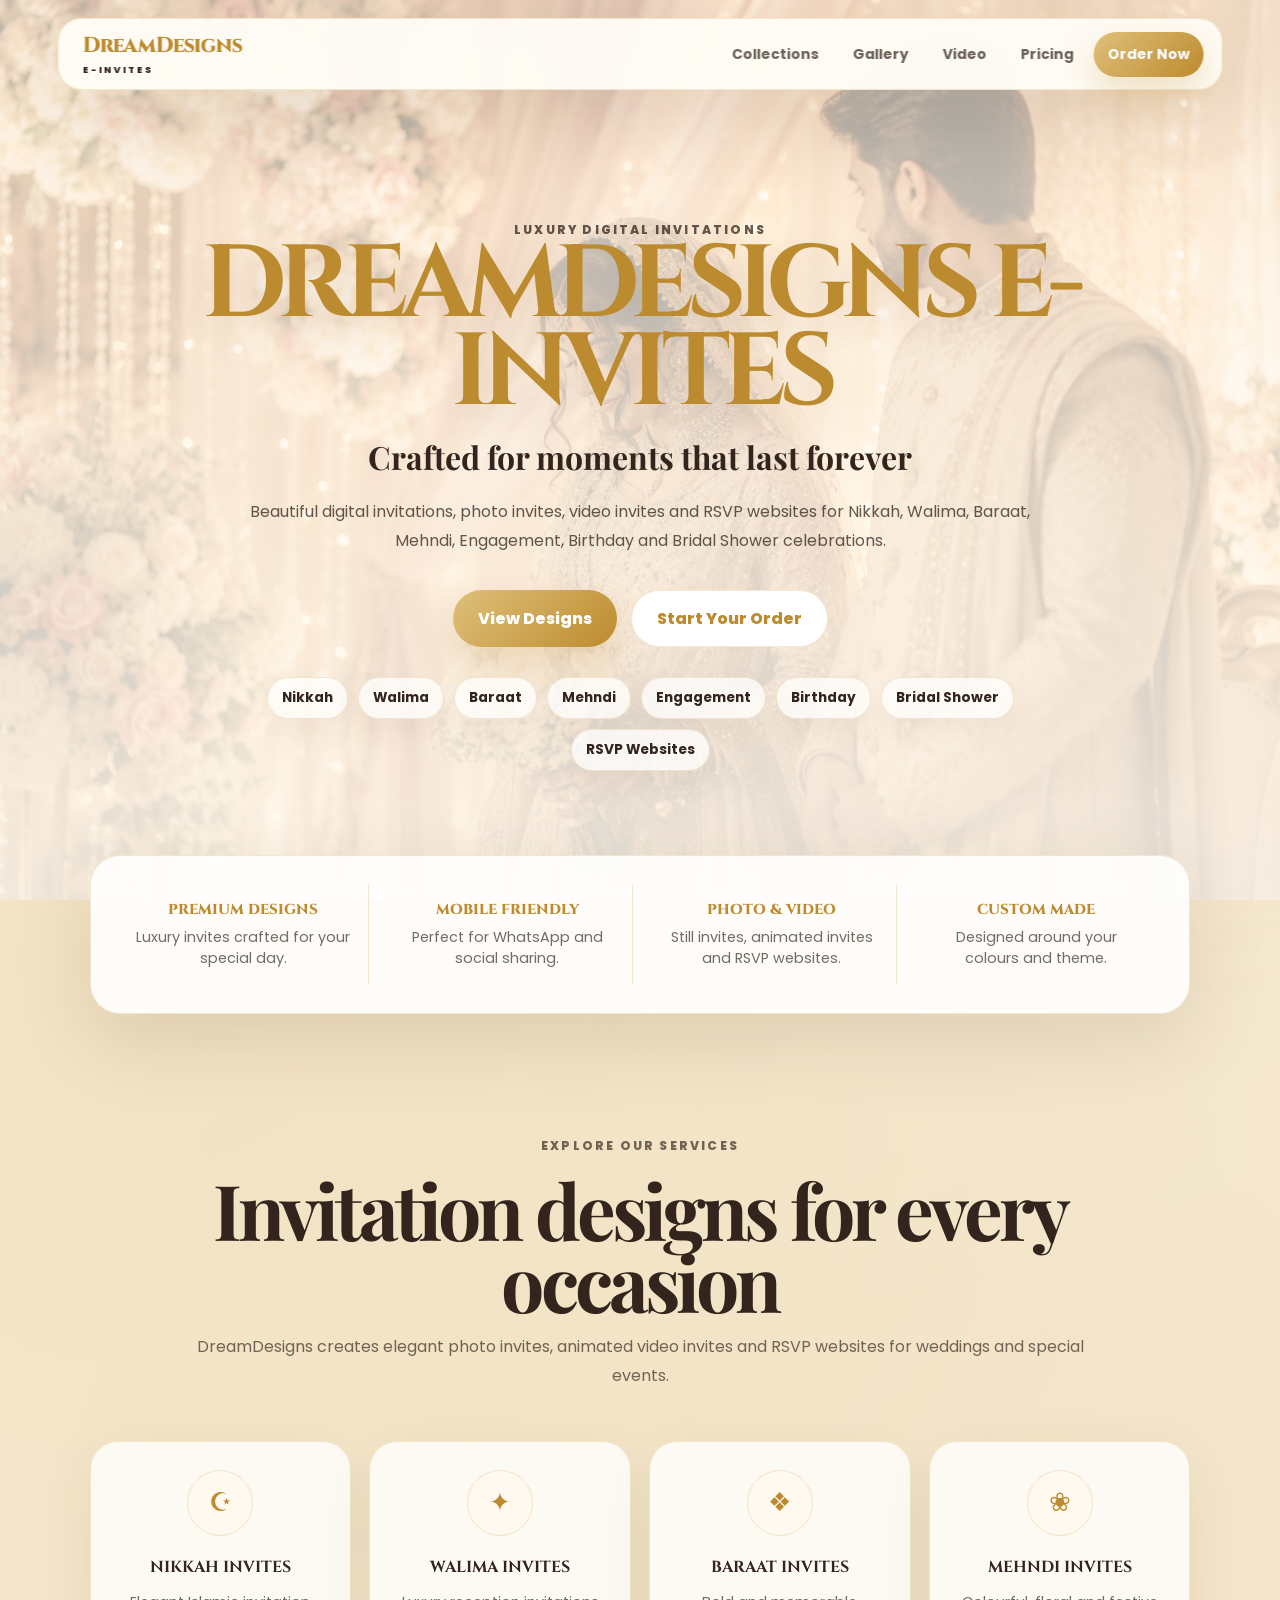
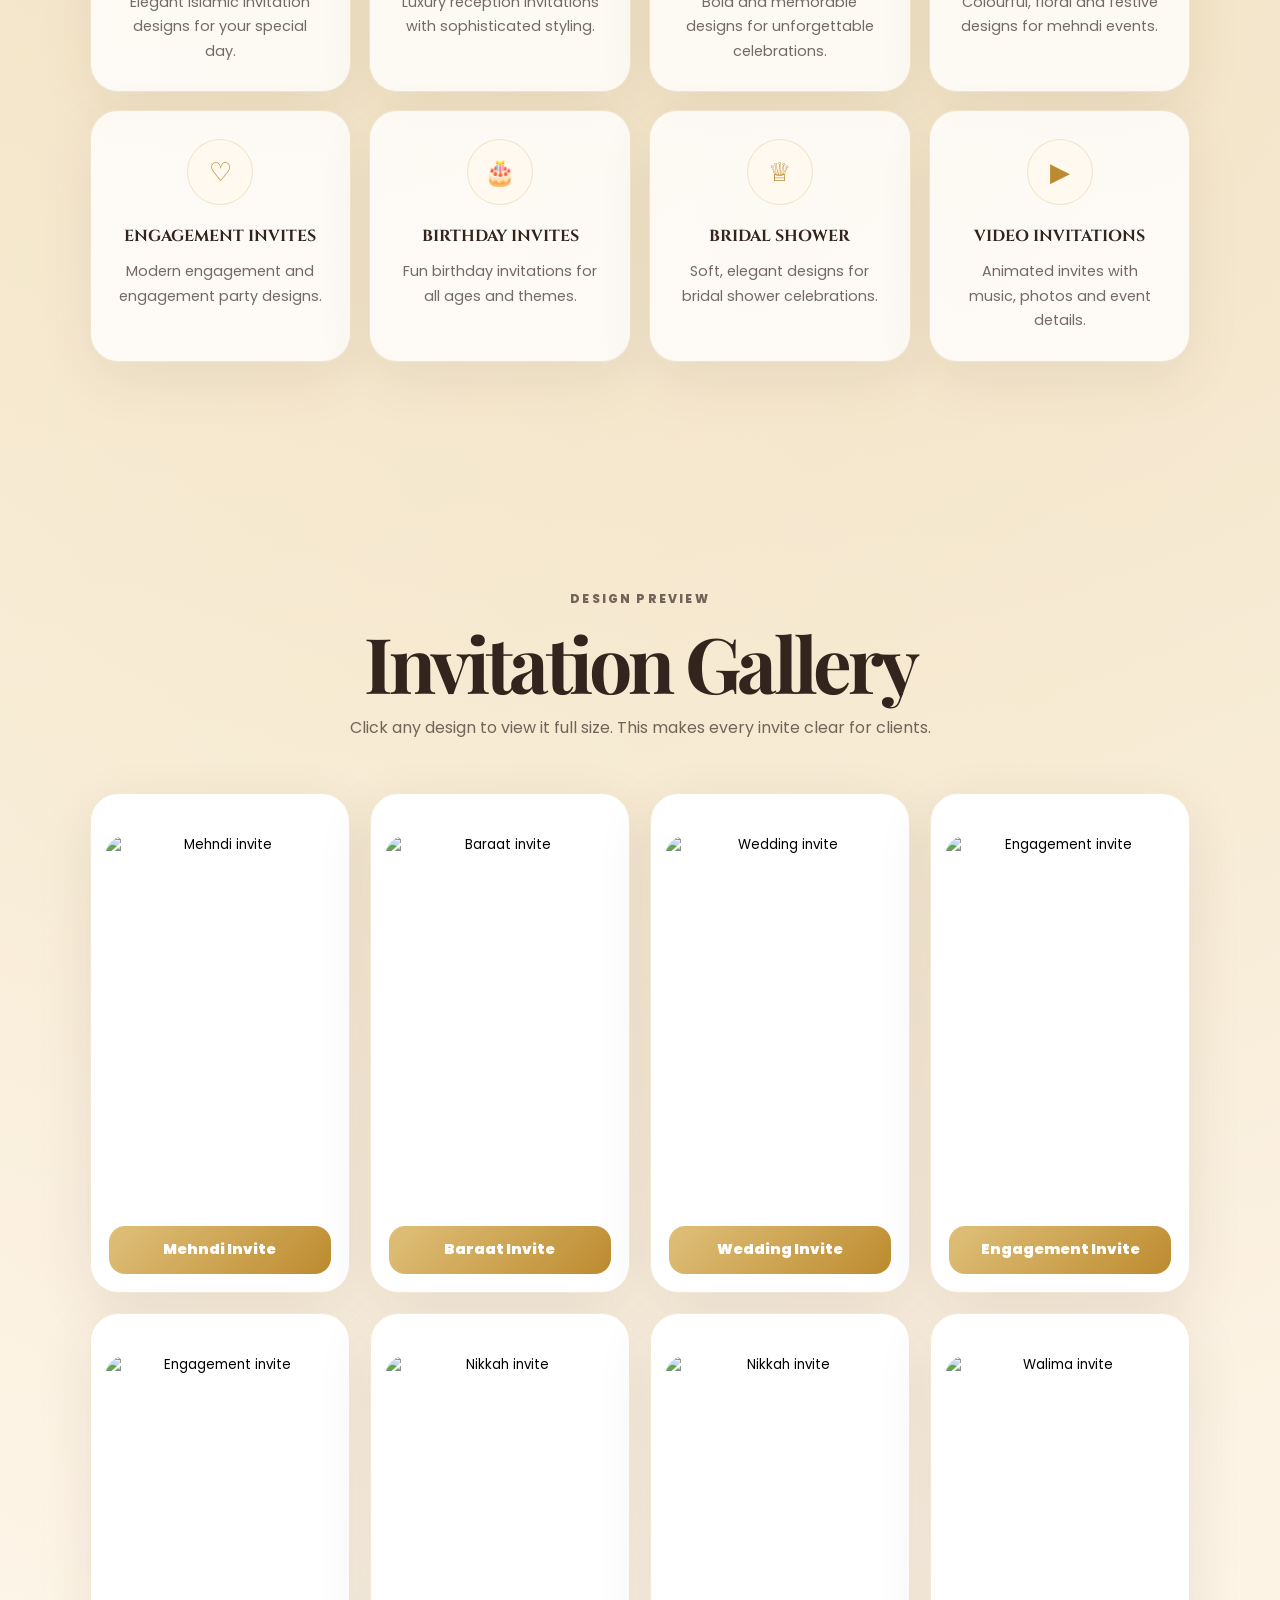
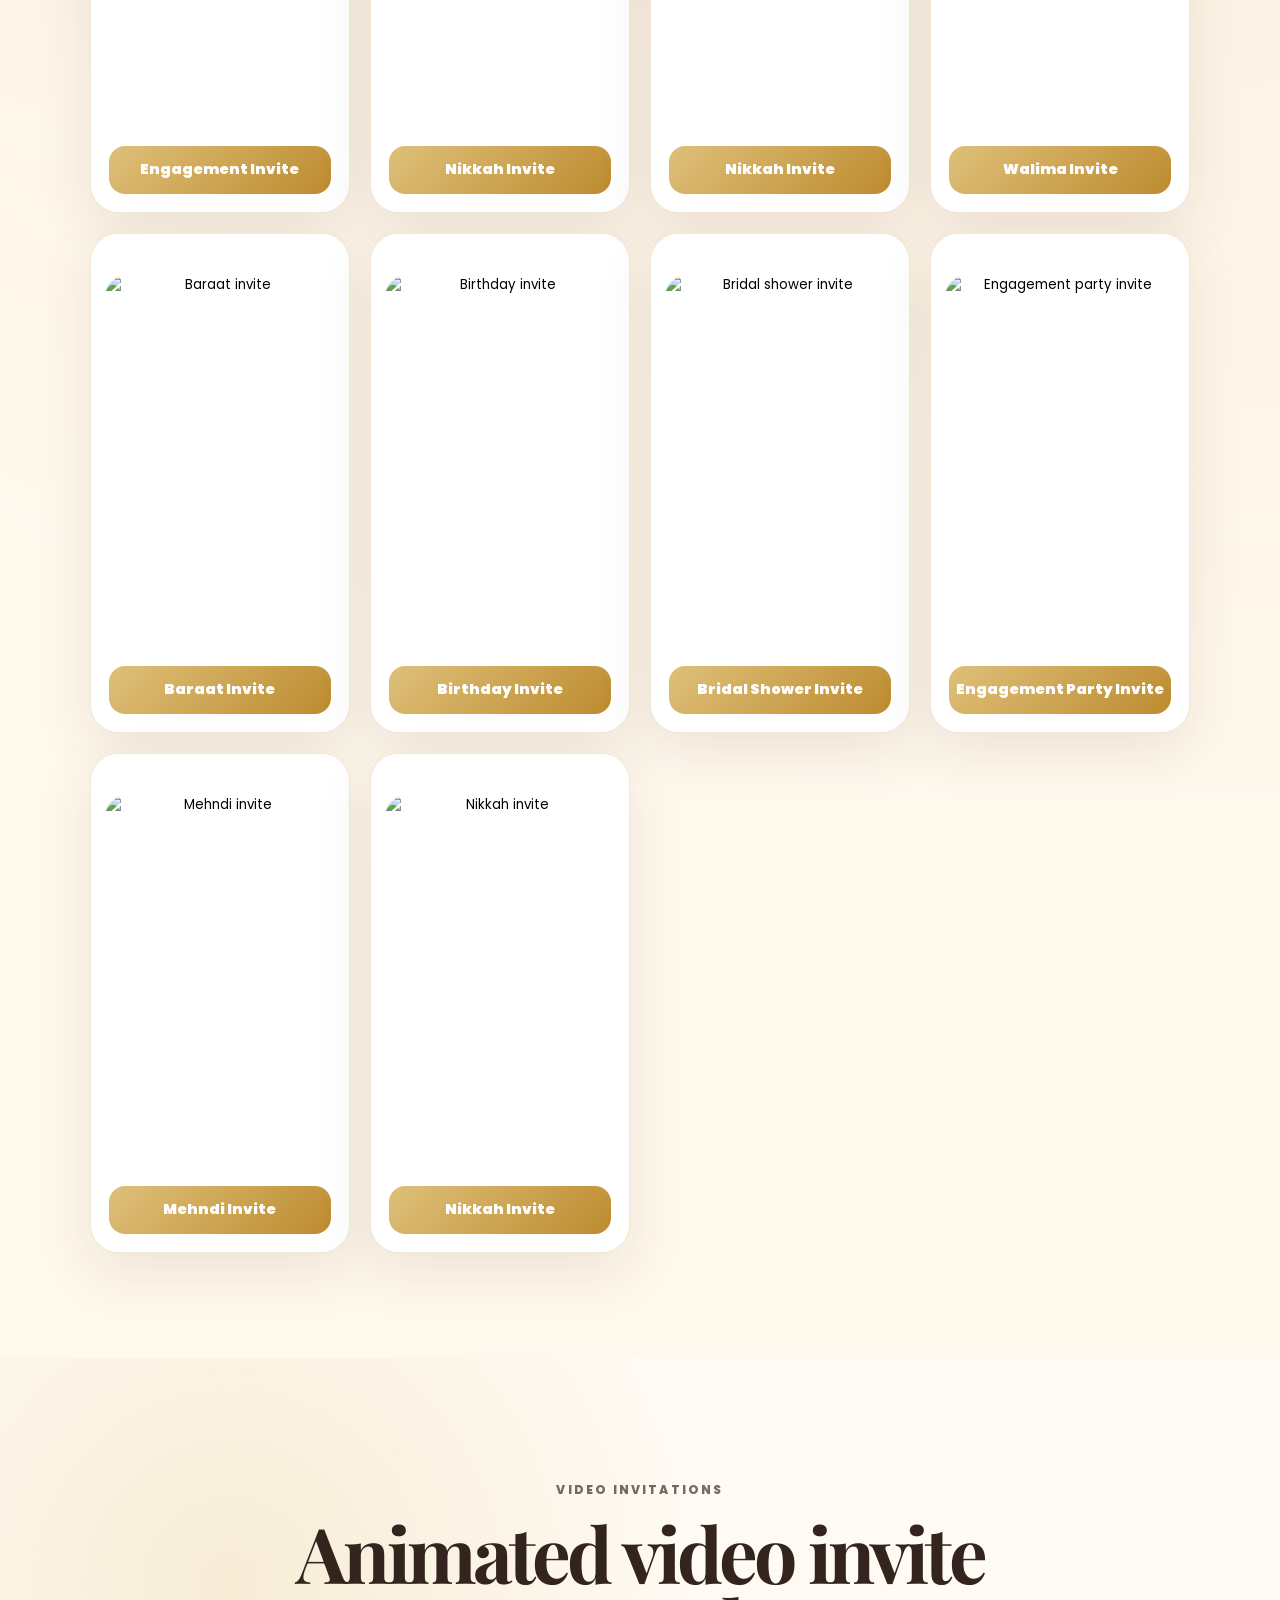
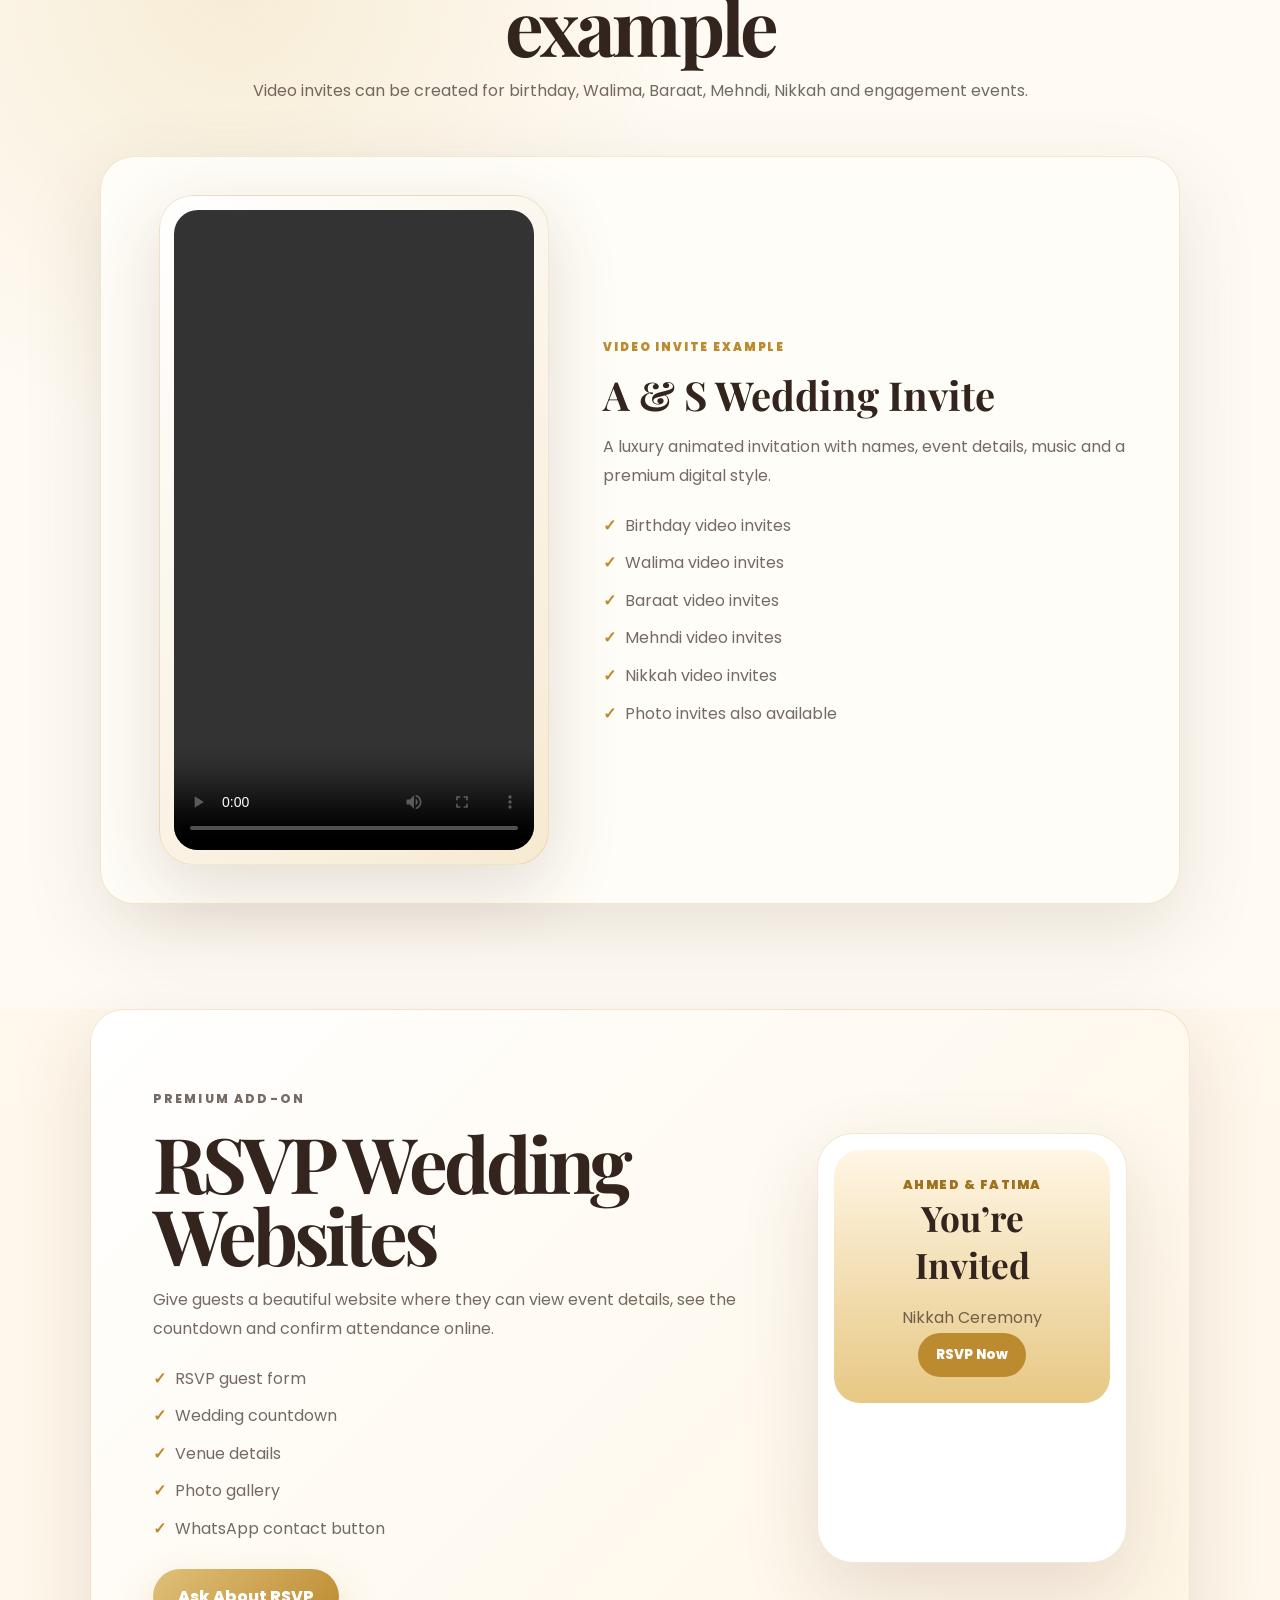
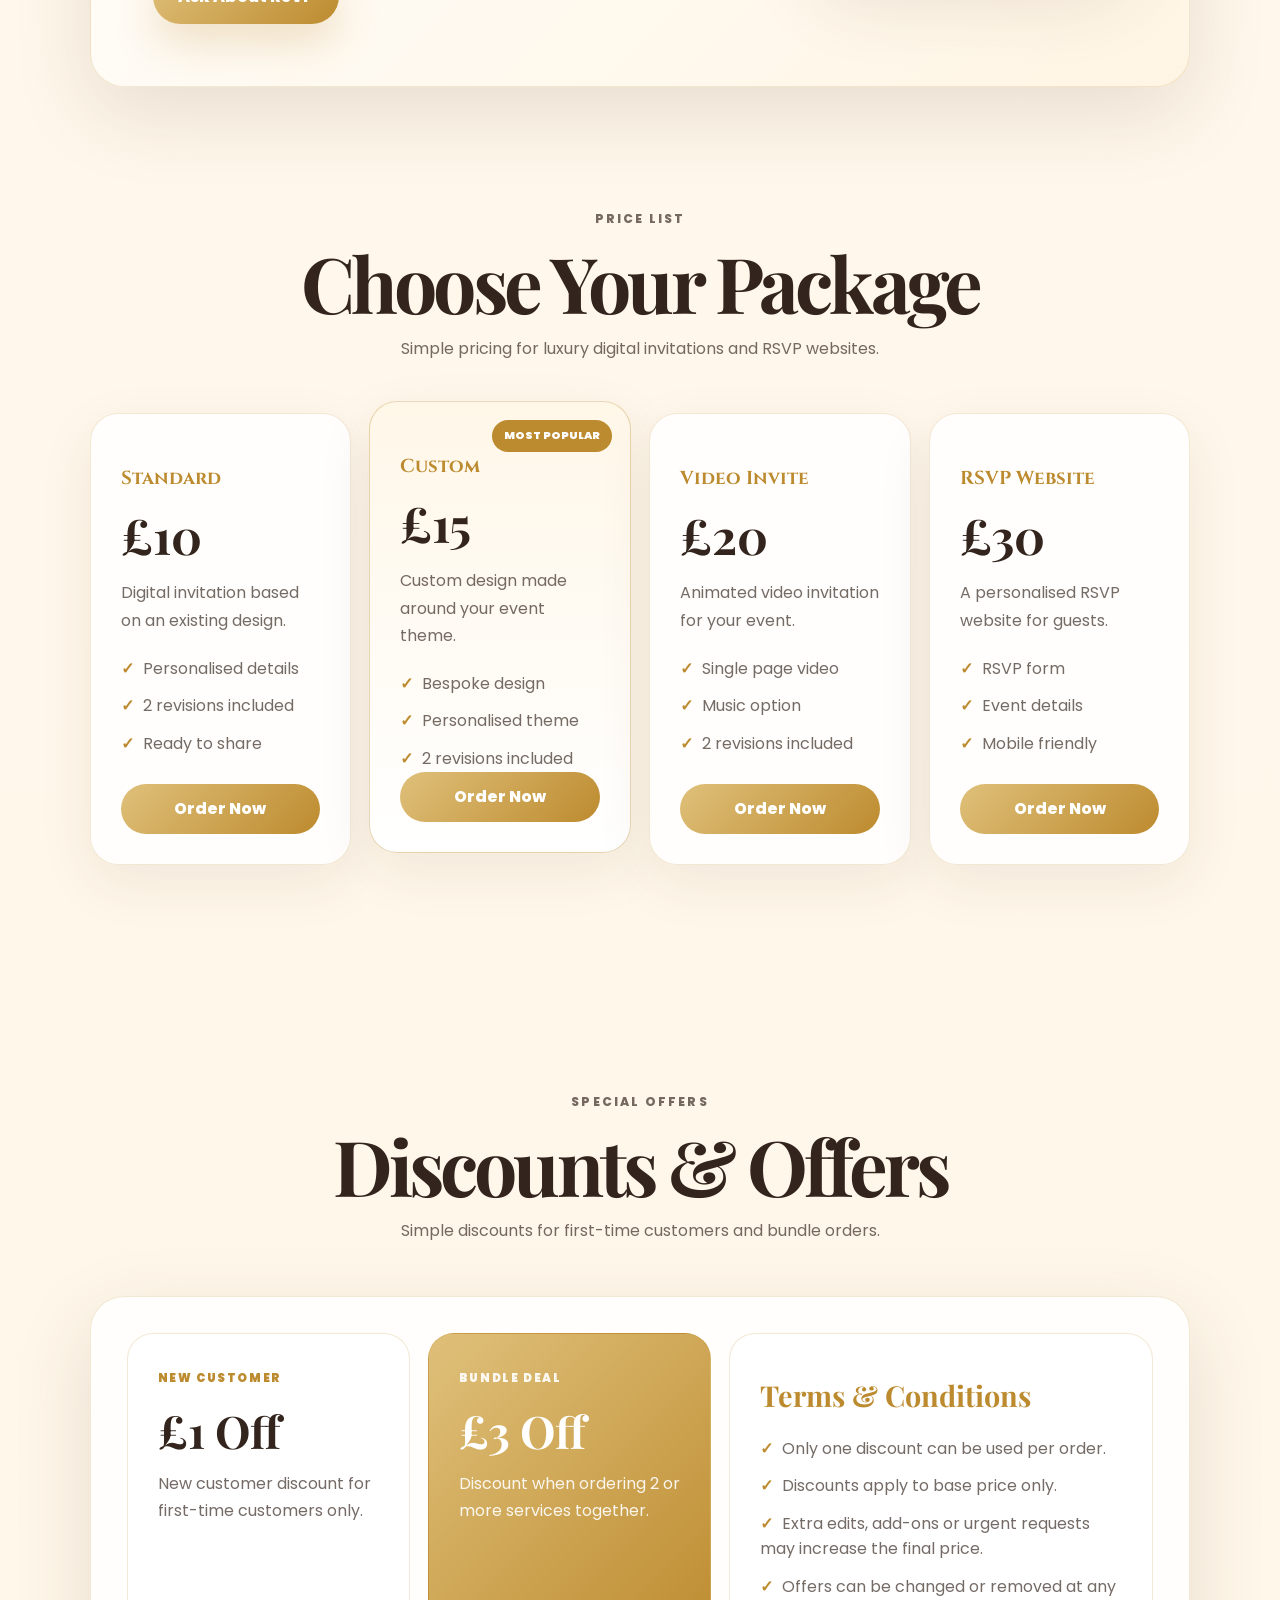
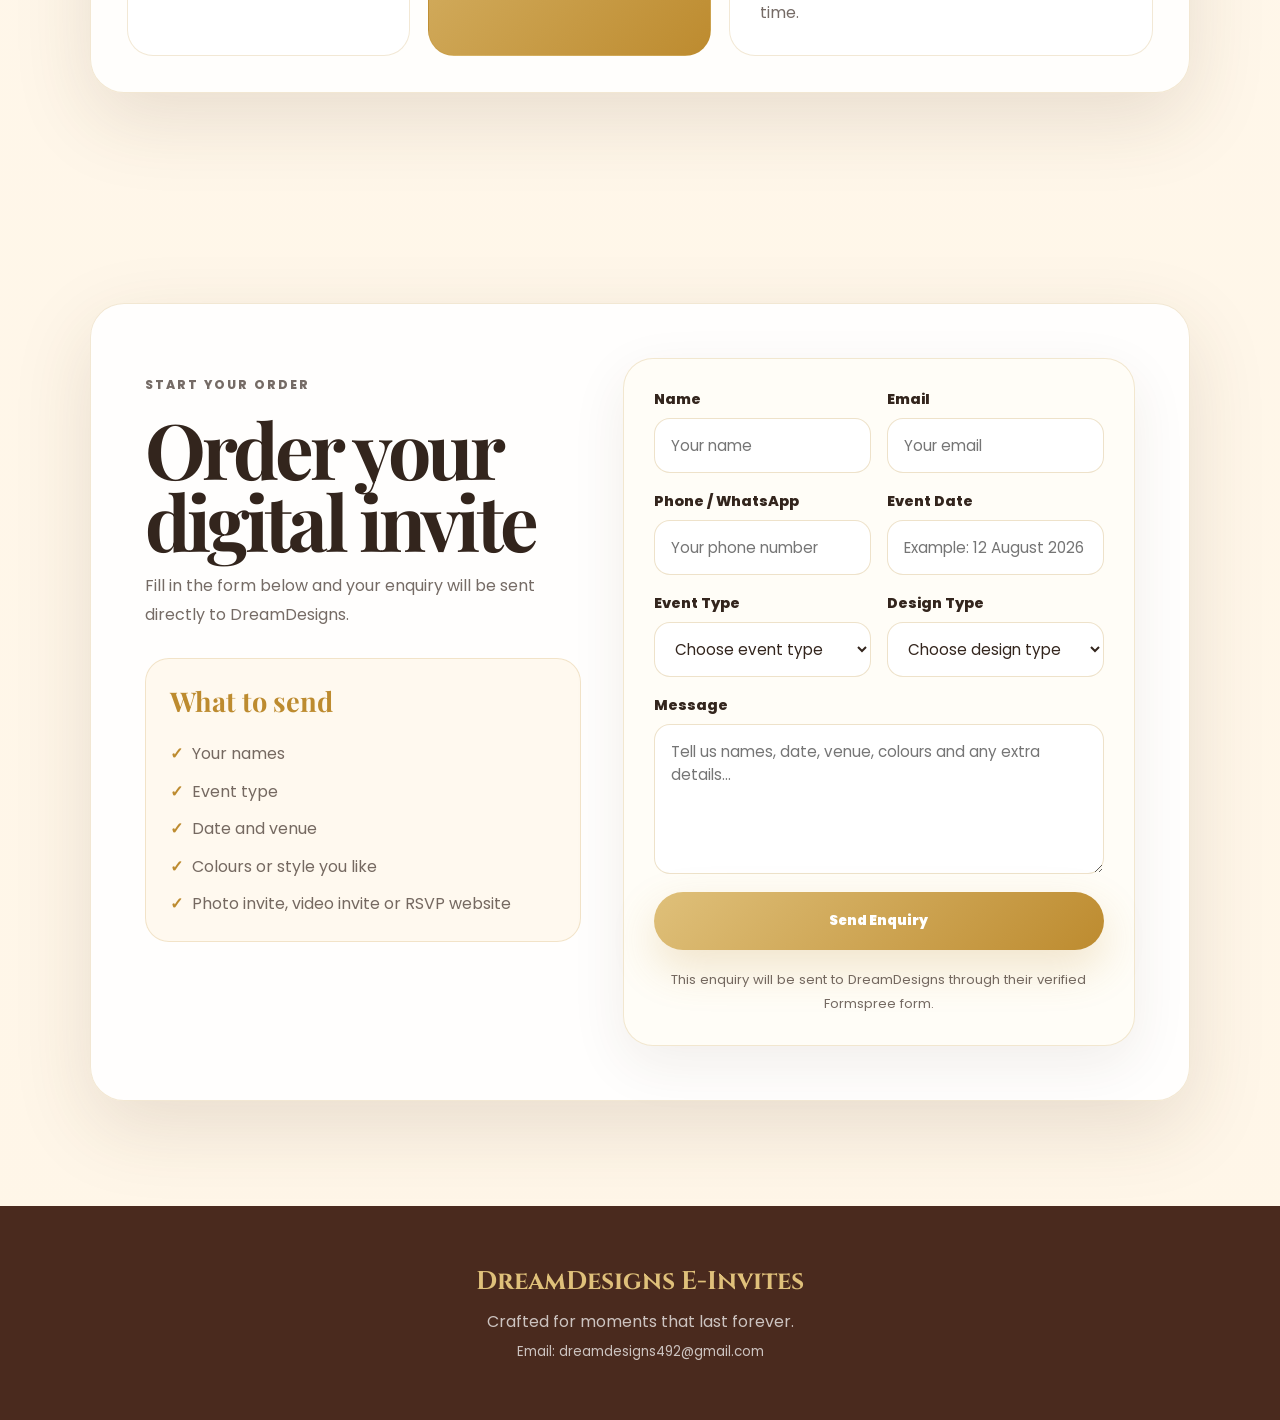
==== index.html @ f8950043 "Add files via upload" ====
<!DOCTYPE html>
<html lang="en">
<head>
  <meta charset="UTF-8" />
  <meta name="viewport" content="width=device-width, initial-scale=1.0" />

  <title>DreamDesigns E-Invites | Luxury Digital Invitations</title>
  <meta name="description" content="Luxury digital invitations, photo invites, video invites and RSVP websites for Nikkah, Walima, Baraat, Mehndi, Engagement, Birthday and Bridal Shower celebrations." />

  <link rel="stylesheet" href="style.css" />

  <link rel="preconnect" href="https://fonts.googleapis.com">
  <link rel="preconnect" href="https://fonts.gstatic.com" crossorigin>
  <link href="https://fonts.googleapis.com/css2?family=Cinzel:wght@500;600;700;800&family=Playfair+Display:wght@500;600;700;800&family=Poppins:wght@400;500;600;700;800&display=swap" rel="stylesheet">
</head>

<body>
  <div class="page-glow glow-one"></div>
  <div class="page-glow glow-two"></div>

  <header class="header" id="header">
    <a href="#home" class="logo">
      <span>DreamDesigns</span>
      <small>E-Invites</small>
    </a>

    <button class="menu-btn" id="menuBtn" aria-label="Open menu">☰</button>

    <nav class="nav" id="nav">
      <a href="#collections">Collections</a>
      <a href="#gallery">Gallery</a>
      <a href="#video">Video</a>
      <a href="#pricing">Pricing</a>
      <a href="#contact" class="nav-btn">Order Now</a>
    </nav>
  </header>

  <main>
    <section class="hero" id="home">
      <div class="hero-bg">
        <img src="hero-main.png" alt="DreamDesigns luxury wedding hero image">
      </div>

      <div class="hero-overlay"></div>

      <div class="hero-content reveal">
        <p class="eyebrow">Luxury Digital Invitations</p>
        <h1>DreamDesigns E-Invites</h1>
        <h2>Crafted for moments that last forever</h2>
        <p>
          Beautiful digital invitations, photo invites, video invites and RSVP websites for Nikkah, Walima, Baraat, Mehndi, Engagement, Birthday and Bridal Shower celebrations.
        </p>

        <div class="hero-actions">
          <a href="#gallery" class="btn btn-primary">View Designs</a>
          <a href="#contact" class="btn btn-secondary">Start Your Order</a>
        </div>

        <div class="hero-pills">
          <span>Nikkah</span>
          <span>Walima</span>
          <span>Baraat</span>
          <span>Mehndi</span>
          <span>Engagement</span>
          <span>Birthday</span>
          <span>Bridal Shower</span>
          <span>RSVP Websites</span>
        </div>
      </div>
    </section>

    <section class="feature-strip reveal">
      <div>
        <strong>Premium Designs</strong>
        <p>Luxury invites crafted for your special day.</p>
      </div>

      <div>
        <strong>Mobile Friendly</strong>
        <p>Perfect for WhatsApp and social sharing.</p>
      </div>

      <div>
        <strong>Photo & Video</strong>
        <p>Still invites, animated invites and RSVP websites.</p>
      </div>

      <div>
        <strong>Custom Made</strong>
        <p>Designed around your colours and theme.</p>
      </div>
    </section>

    <section class="section collections" id="collections">
      <div class="section-head center reveal">
        <p class="eyebrow">Explore Our Services</p>
        <h2>Invitation designs for every occasion</h2>
        <p>
          DreamDesigns creates elegant photo invites, animated video invites and RSVP websites for weddings and special events.
        </p>
      </div>

      <div class="collection-grid">
        <article class="reveal">
          <span>☪</span>
          <h3>Nikkah Invites</h3>
          <p>Elegant Islamic invitation designs for your special day.</p>
        </article>

        <article class="reveal">
          <span>✦</span>
          <h3>Walima Invites</h3>
          <p>Luxury reception invitations with sophisticated styling.</p>
        </article>

        <article class="reveal">
          <span>❖</span>
          <h3>Baraat Invites</h3>
          <p>Bold and memorable designs for unforgettable celebrations.</p>
        </article>

        <article class="reveal">
          <span>❀</span>
          <h3>Mehndi Invites</h3>
          <p>Colourful, floral and festive designs for mehndi events.</p>
        </article>

        <article class="reveal">
          <span>♡</span>
          <h3>Engagement Invites</h3>
          <p>Modern engagement and engagement party designs.</p>
        </article>

        <article class="reveal">
          <span>🎂</span>
          <h3>Birthday Invites</h3>
          <p>Fun birthday invitations for all ages and themes.</p>
        </article>

        <article class="reveal">
          <span>♕</span>
          <h3>Bridal Shower</h3>
          <p>Soft, elegant designs for bridal shower celebrations.</p>
        </article>

        <article class="reveal">
          <span>▶</span>
          <h3>Video Invitations</h3>
          <p>Animated invites with music, photos and event details.</p>
        </article>
      </div>
    </section>

    <section class="section gallery" id="gallery">
      <div class="section-head center reveal">
        <p class="eyebrow">Design Preview</p>
        <h2>Invitation Gallery</h2>
        <p>
          Click any design to view it full size. This makes every invite clear for clients.
        </p>
      </div>

      <div class="gallery-grid">
        <button class="gallery-card reveal" data-title="Mehndi Invite">
          <img src="images/imagesphoto-mehndi-1.jpg.png" alt="Mehndi invite">
          <span>Mehndi Invite</span>
        </button>

        <button class="gallery-card reveal" data-title="Baraat Invite">
          <img src="images/imagesphoto-baraat-1.jpg.png" alt="Baraat invite">
          <span>Baraat Invite</span>
        </button>

        <button class="gallery-card reveal" data-title="Wedding Invite">
          <img src="images/imagesphoto-wedding.jpg.png" alt="Wedding invite">
          <span>Wedding Invite</span>
        </button>

        <button class="gallery-card reveal" data-title="Engagement Invite">
          <img src="images/imagesphoto-engagement-1.jpg.png" alt="Engagement invite">
          <span>Engagement Invite</span>
        </button>

        <button class="gallery-card reveal" data-title="Engagement Invite">
          <img src="images/imagesphoto-engagement-2.jpg.png" alt="Engagement invite">
          <span>Engagement Invite</span>
        </button>

        <button class="gallery-card reveal" data-title="Nikkah Invite">
          <img src="images/imagesphoto-nikkah-1.jpg.png" alt="Nikkah invite">
          <span>Nikkah Invite</span>
        </button>

        <button class="gallery-card reveal" data-title="Nikkah Invite">
          <img src="images/imagesphoto-nikkah-2.jpg.png" alt="Nikkah invite">
          <span>Nikkah Invite</span>
        </button>

        <button class="gallery-card reveal" data-title="Walima Invite">
          <img src="images/imagesphoto-walima.jpg.png" alt="Walima invite">
          <span>Walima Invite</span>
        </button>

        <button class="gallery-card reveal" data-title="Baraat Invite">
          <img src="images/imagesphoto-baraat-2.jpg.png" alt="Baraat invite">
          <span>Baraat Invite</span>
        </button>

        <button class="gallery-card reveal" data-title="Birthday Invite">
          <img src="images/imagesphoto-birthday.jpg.png" alt="Birthday invite">
          <span>Birthday Invite</span>
        </button>

        <button class="gallery-card reveal" data-title="Bridal Shower Invite">
          <img src="images/imagesphoto-bridal-shower.jpg.png" alt="Bridal shower invite">
          <span>Bridal Shower Invite</span>
        </button>

        <button class="gallery-card reveal" data-title="Engagement Party Invite">
          <img src="images/imagesphoto-engagement-party.jpg.png" alt="Engagement party invite">
          <span>Engagement Party Invite</span>
        </button>

        <button class="gallery-card reveal" data-title="Mehndi Invite">
          <img src="images/imagesphoto-mehndi-2.jpg.png" alt="Mehndi invite">
          <span>Mehndi Invite</span>
        </button>

        <button class="gallery-card reveal" data-title="Nikkah Invite">
          <img src="images/imagesphoto-nikkah-3.jpg.png" alt="Nikkah invite">
          <span>Nikkah Invite</span>
        </button>
      </div>
    </section>

    <section class="section video-section" id="video">
      <div class="section-head center reveal">
        <p class="eyebrow">Video Invitations</p>
        <h2>Animated video invite example</h2>
        <p>
          Video invites can be created for birthday, Walima, Baraat, Mehndi, Nikkah and engagement events.
        </p>
      </div>

      <div class="video-layout reveal">
        <div class="video-phone">
          <video src="images/videosvideo-invite.mp4.mp4" controls playsinline preload="metadata"></video>
        </div>

        <div class="video-info">
          <span>Video Invite Example</span>
          <h3>A &amp; S Wedding Invite</h3>
          <p>
            A luxury animated invitation with names, event details, music and a premium digital style.
          </p>

          <ul>
            <li>Birthday video invites</li>
            <li>Walima video invites</li>
            <li>Baraat video invites</li>
            <li>Mehndi video invites</li>
            <li>Nikkah video invites</li>
            <li>Photo invites also available</li>
          </ul>
        </div>
      </div>
    </section>

    <section class="rsvp-section reveal">
      <div>
        <p class="eyebrow">Premium Add-On</p>
        <h2>RSVP Wedding Websites</h2>
        <p>
          Give guests a beautiful website where they can view event details, see the countdown and confirm attendance online.
        </p>

        <ul>
          <li>RSVP guest form</li>
          <li>Wedding countdown</li>
          <li>Venue details</li>
          <li>Photo gallery</li>
          <li>WhatsApp contact button</li>
        </ul>

        <a href="#contact" class="btn btn-primary">Ask About RSVP</a>
      </div>

      <div class="phone-preview">
        <div>
          <span>Ahmed &amp; Fatima</span>
          <h3>You’re Invited</h3>
          <p>Nikkah Ceremony</p>
          <button>RSVP Now</button>
        </div>
      </div>
    </section>

    <section class="section pricing" id="pricing">
      <div class="section-head center reveal">
        <p class="eyebrow">Price List</p>
        <h2>Choose Your Package</h2>
        <p>Simple pricing for luxury digital invitations and RSVP websites.</p>
      </div>

      <div class="pricing-grid">
        <article class="reveal">
          <h3>Standard</h3>
          <strong>£10</strong>
          <p>Digital invitation based on an existing design.</p>
          <ul>
            <li>Personalised details</li>
            <li>2 revisions included</li>
            <li>Ready to share</li>
          </ul>
          <a href="#contact">Order Now</a>
        </article>

        <article class="featured reveal">
          <span>Most Popular</span>
          <h3>Custom</h3>
          <strong>£15</strong>
          <p>Custom design made around your event theme.</p>
          <ul>
            <li>Bespoke design</li>
            <li>Personalised theme</li>
            <li>2 revisions included</li>
          </ul>
          <a href="#contact">Order Now</a>
        </article>

        <article class="reveal">
          <h3>Video Invite</h3>
          <strong>£20</strong>
          <p>Animated video invitation for your event.</p>
          <ul>
            <li>Single page video</li>
            <li>Music option</li>
            <li>2 revisions included</li>
          </ul>
          <a href="#contact">Order Now</a>
        </article>

        <article class="reveal">
          <h3>RSVP Website</h3>
          <strong>£30</strong>
          <p>A personalised RSVP website for guests.</p>
          <ul>
            <li>RSVP form</li>
            <li>Event details</li>
            <li>Mobile friendly</li>
          </ul>
          <a href="#contact">Order Now</a>
        </article>
      </div>
    </section>

    <section class="section offers" id="offers">
      <div class="section-head center reveal">
        <p class="eyebrow">Special Offers</p>
        <h2>Discounts & Offers</h2>
        <p>Simple discounts for first-time customers and bundle orders.</p>
      </div>

      <div class="offers-panel reveal">
        <article>
          <span>New Customer</span>
          <h3>£1 Off</h3>
          <p>New customer discount for first-time customers only.</p>
        </article>

        <article class="highlight">
          <span>Bundle Deal</span>
          <h3>£3 Off</h3>
          <p>Discount when ordering 2 or more services together.</p>
        </article>

        <article class="terms">
          <h3>Terms & Conditions</h3>
          <ul>
            <li>Only one discount can be used per order.</li>
            <li>Discounts apply to base price only.</li>
            <li>Extra edits, add-ons or urgent requests may increase the final price.</li>
            <li>Offers can be changed or removed at any time.</li>
          </ul>
        </article>
      </div>
    </section>

    <section class="section contact" id="contact">
      <div class="contact-card reveal">
        <div>
          <p class="eyebrow">Start Your Order</p>
          <h2>Order your digital invite</h2>
          <p>
            Fill in the form below and your enquiry will be sent directly to DreamDesigns.
          </p>

          <div class="contact-note">
            <h3>What to send</h3>
            <ul>
              <li>Your names</li>
              <li>Event type</li>
              <li>Date and venue</li>
              <li>Colours or style you like</li>
              <li>Photo invite, video invite or RSVP website</li>
            </ul>
          </div>
        </div>

        <form action="https://formspree.io/f/mpqgjnbg" method="POST" class="form">
          <input type="hidden" name="_subject" value="New DreamDesigns E-Invites enquiry">

          <div class="form-row">
            <label>
              Name
              <input type="text" name="name" placeholder="Your name" required>
            </label>

            <label>
              Email
              <input type="email" name="email" placeholder="Your email" required>
            </label>
          </div>

          <div class="form-row">
            <label>
              Phone / WhatsApp
              <input type="text" name="phone" placeholder="Your phone number">
            </label>

            <label>
              Event Date
              <input type="text" name="event_date" placeholder="Example: 12 August 2026">
            </label>
          </div>

          <div class="form-row">
            <label>
              Event Type
              <select name="event_type" required>
                <option value="">Choose event type</option>
                <option>Nikkah</option>
                <option>Walima</option>
                <option>Baraat</option>
                <option>Mehndi</option>
                <option>Wedding</option>
                <option>Engagement</option>
                <option>Engagement Party</option>
                <option>Birthday</option>
                <option>Bridal Shower</option>
                <option>Other</option>
              </select>
            </label>

            <label>
              Design Type
              <select name="design_type" required>
                <option value="">Choose design type</option>
                <option>Photo Invite</option>
                <option>Video Invite</option>
                <option>RSVP Website</option>
                <option>Photo Invite + RSVP Website</option>
                <option>Video Invite + RSVP Website</option>
              </select>
            </label>
          </div>

          <label>
            Message
            <textarea name="message" placeholder="Tell us names, date, venue, colours and any extra details..." required></textarea>
          </label>

          <button type="submit">Send Enquiry</button>

          <p class="form-small">
            This enquiry will be sent to DreamDesigns through their verified Formspree form.
          </p>
        </form>
      </div>
    </section>
  </main>

  <div class="lightbox" id="lightbox">
    <button class="lightbox-close" id="lightboxClose" aria-label="Close image">×</button>
    <div class="lightbox-content">
      <img src="" alt="" id="lightboxImage">
      <h3 id="lightboxTitle"></h3>
    </div>
  </div>

  <footer class="footer">
    <strong>DreamDesigns E-Invites</strong>
    <p>Crafted for moments that last forever.</p>
    <small>Email: dreamdesigns492@gmail.com</small>
  </footer>

  <script src="script.js"></script>
</body>
</html>
---- style.css ----
:root {
  --cream: #fff9ef;
  --ivory: #fffdf7;
  --soft: #f8efe1;
  --gold: #bd8b2f;
  --gold-dark: #9f711d;
  --gold-light: #dfc07a;
  --gold-soft: rgba(189, 139, 47, 0.14);
  --brown: #33251d;
  --muted: rgba(51, 37, 29, 0.68);
  --line: rgba(189, 139, 47, 0.2);
  --white: #ffffff;
  --shadow: 0 26px 80px rgba(79, 52, 28, 0.13);
  --deep: #4a2a1e;
}

* {
  margin: 0;
  padding: 0;
  box-sizing: border-box;
}

html {
  scroll-behavior: smooth;
}

body {
  font-family: 'Poppins', sans-serif;
  color: var(--brown);
  background:
    radial-gradient(circle at 12% 10%, rgba(223,192,122,.32), transparent 28%),
    radial-gradient(circle at 88% 18%, rgba(189,139,47,.12), transparent 30%),
    linear-gradient(180deg, #fffaf1, #fff6e8);
  overflow-x: hidden;
}

a {
  color: inherit;
  text-decoration: none;
}

button,
input,
select,
textarea {
  font-family: inherit;
}

img,
video {
  width: 100%;
  display: block;
}

.page-glow {
  position: fixed;
  z-index: -2;
  border-radius: 50%;
  filter: blur(100px);
  pointer-events: none;
}

.glow-one {
  width: 430px;
  height: 430px;
  background: rgba(223,192,122,.38);
  top: -150px;
  left: -130px;
  animation: floatGlow 9s ease-in-out infinite alternate;
}

.glow-two {
  width: 460px;
  height: 460px;
  background: rgba(189,139,47,.16);
  right: -150px;
  top: 38%;
  animation: floatGlow 11s ease-in-out infinite alternate-reverse;
}

@keyframes floatGlow {
  from {
    transform: translateY(0) scale(1);
  }

  to {
    transform: translateY(45px) scale(1.08);
  }
}

.header {
  position: fixed;
  top: 18px;
  left: 50%;
  transform: translateX(-50%);
  width: 91%;
  max-width: 1180px;
  min-height: 72px;
  z-index: 999;
  padding: 12px 18px 12px 24px;
  border-radius: 24px;
  border: 1px solid var(--line);
  background: rgba(255,253,247,.94);
  backdrop-filter: blur(18px);
  box-shadow: var(--shadow);
  display: flex;
  align-items: center;
  justify-content: space-between;
  transition: .3s ease;
}

.header.scrolled {
  top: 10px;
  background: rgba(255,253,247,.98);
}

.logo span {
  display: block;
  font-family: 'Cinzel', serif;
  color: var(--gold);
  font-weight: 800;
  font-size: 1.35rem;
  letter-spacing: -.04em;
}

.logo small {
  display: block;
  margin-top: 3px;
  color: var(--brown);
  font-size: .58rem;
  letter-spacing: .22em;
  text-transform: uppercase;
  font-weight: 800;
}

.nav {
  display: flex;
  align-items: center;
  gap: 6px;
}

.nav a {
  padding: 12px 14px;
  border-radius: 999px;
  color: rgba(51,37,29,.72);
  font-weight: 700;
  font-size: .88rem;
  transition: .25s ease;
}

.nav a:hover {
  color: var(--gold);
  background: var(--gold-soft);
}

.nav-btn {
  background: linear-gradient(135deg, var(--gold-light), var(--gold)) !important;
  color: white !important;
  box-shadow: 0 16px 34px rgba(189,139,47,.25);
}

.menu-btn {
  display: none;
  border: 0;
  width: 44px;
  height: 44px;
  border-radius: 14px;
  background: var(--gold);
  color: white;
  font-size: 1.35rem;
  font-weight: 900;
  cursor: pointer;
}

.hero {
  min-height: 100vh;
  padding: 0 7%;
  position: relative;
  display: grid;
  place-items: center;
  text-align: center;
  overflow: hidden;
}

.hero-bg {
  position: absolute;
  inset: 0;
  overflow: hidden;
}

.hero-bg img {
  height: 100%;
  object-fit: cover;
  filter: saturate(.98) contrast(1.02);
  animation: heroZoom 14s ease-in-out infinite alternate;
}

@keyframes heroZoom {
  from {
    transform: scale(1);
  }

  to {
    transform: scale(1.07);
  }
}

.hero-overlay {
  position: absolute;
  inset: 0;
  background:
    linear-gradient(180deg, rgba(255,249,239,.68), rgba(255,249,239,.9)),
    radial-gradient(circle at 50% 45%, rgba(255,255,255,.1), transparent 42%);
}

.hero-content {
  position: relative;
  z-index: 2;
  max-width: 1040px;
  padding: 150px 20px 80px;
}

.eyebrow {
  color: var(--gold);
  font-size: .76rem;
  font-weight: 800;
  letter-spacing: .18em;
  text-transform: uppercase;
  margin-bottom: 16px;
}

.hero h1 {
  font-family: 'Cinzel', serif;
  font-size: clamp(3.5rem, 8vw, 8.6rem);
  line-height: .86;
  letter-spacing: -.08em;
  color: var(--gold);
  text-transform: uppercase;
  text-shadow: 0 18px 45px rgba(79,52,28,.12);
}

.hero h2 {
  margin-top: 18px;
  font-family: 'Playfair Display', serif;
  font-size: clamp(1.25rem, 2.5vw, 2.2rem);
  color: var(--brown);
  font-weight: 700;
}

.hero p {
  margin: 20px auto 0;
  max-width: 780px;
  color: rgba(51,37,29,.76);
  line-height: 1.8;
}

.hero-actions {
  margin-top: 34px;
  display: flex;
  justify-content: center;
  gap: 14px;
  flex-wrap: wrap;
}

.btn {
  min-height: 54px;
  padding: 15px 25px;
  border-radius: 999px;
  display: inline-flex;
  align-items: center;
  justify-content: center;
  font-weight: 800;
  transition: .25s ease;
}

.btn:hover {
  transform: translateY(-4px);
}

.btn-primary {
  background: linear-gradient(135deg, var(--gold-light), var(--gold));
  color: white;
  box-shadow: 0 18px 44px rgba(189,139,47,.24);
}

.btn-secondary {
  background: white;
  color: var(--gold);
  border: 1px solid var(--line);
}

.hero-pills {
  margin: 30px auto 0;
  max-width: 820px;
  display: flex;
  flex-wrap: wrap;
  justify-content: center;
  gap: 10px;
}

.hero-pills span {
  padding: 10px 14px;
  border-radius: 999px;
  background: rgba(255,255,255,.75);
  border: 1px solid var(--line);
  color: var(--brown);
  font-weight: 700;
  font-size: .86rem;
  box-shadow: 0 12px 30px rgba(79,52,28,.06);
}

.feature-strip {
  margin: -45px 7% 0;
  position: relative;
  z-index: 5;
  padding: 28px;
  border-radius: 30px;
  background: rgba(255,255,255,.88);
  border: 1px solid var(--line);
  box-shadow: var(--shadow);
  display: grid;
  grid-template-columns: repeat(4, 1fr);
  gap: 14px;
}

.feature-strip div {
  padding: 16px;
  border-right: 1px solid var(--line);
  text-align: center;
}

.feature-strip div:last-child {
  border-right: 0;
}

.feature-strip strong {
  display: block;
  color: var(--gold);
  font-family: 'Cinzel', serif;
  font-weight: 800;
  text-transform: uppercase;
  font-size: .9rem;
}

.feature-strip p {
  margin-top: 8px;
  color: var(--muted);
  font-size: .9rem;
}

.section {
  padding: 105px 7%;
}

.section-head {
  max-width: 920px;
  margin-bottom: 50px;
}

.section-head.center {
  text-align: center;
  margin-left: auto;
  margin-right: auto;
}

.section-head h2,
.video-section h2,
.rsvp-section h2,
.contact-card h2 {
  font-family: 'Playfair Display', serif;
  font-size: clamp(2.8rem, 6vw, 5.8rem);
  line-height: .94;
  letter-spacing: -.05em;
  color: var(--brown);
}

.section-head p,
.video-section p,
.rsvp-section p,
.contact-card p {
  margin-top: 16px;
  color: var(--muted);
  line-height: 1.8;
}

.collection-grid {
  display: grid;
  grid-template-columns: repeat(4, 1fr);
  gap: 18px;
}

.collection-grid article {
  min-height: 230px;
  padding: 28px;
  border-radius: 28px;
  background: rgba(255,255,255,.8);
  border: 1px solid var(--line);
  box-shadow: 0 18px 55px rgba(79,52,28,.08);
  text-align: center;
  transition: .25s ease;
}

.collection-grid article:hover {
  transform: translateY(-8px);
  box-shadow: var(--shadow);
}

.collection-grid span {
  width: 66px;
  height: 66px;
  margin: 0 auto 20px;
  border-radius: 999px;
  border: 1px solid var(--line);
  display: grid;
  place-items: center;
  color: var(--gold);
  font-size: 1.6rem;
  background: var(--cream);
}

.collection-grid h3 {
  font-family: 'Cinzel', serif;
  color: var(--brown);
  font-size: 1rem;
  text-transform: uppercase;
}

.collection-grid p {
  margin-top: 12px;
  color: var(--muted);
  font-size: .9rem;
  line-height: 1.7;
}

.gallery-grid {
  display: grid;
  grid-template-columns: repeat(4, 1fr);
  gap: 20px;
}

.gallery-card {
  border: 0;
  position: relative;
  min-height: 500px;
  border-radius: 28px;
  overflow: hidden;
  background: #fff;
  border: 1px solid var(--line);
  box-shadow: 0 18px 55px rgba(79,52,28,.1);
  transition: .25s ease;
  cursor: pointer;
  padding: 14px;
}

.gallery-card:hover {
  transform: translateY(-8px);
  box-shadow: var(--shadow);
}

.gallery-card img {
  height: 415px;
  object-fit: contain;
  background: #fff;
  border-radius: 22px;
}

.gallery-card span {
  position: absolute;
  left: 18px;
  right: 18px;
  bottom: 18px;
  min-height: 48px;
  border-radius: 16px;
  display: grid;
  place-items: center;
  background: linear-gradient(135deg, var(--gold-light), var(--gold));
  color: white;
  font-weight: 900;
  font-size: .9rem;
}

.video-section {
  background:
    radial-gradient(circle at 18% 18%, rgba(223,192,122,.25), transparent 32%),
    rgba(255,255,255,.42);
}

.video-layout {
  max-width: 1080px;
  margin: 0 auto;
  padding: 38px;
  border-radius: 34px;
  background: var(--ivory);
  border: 1px solid var(--line);
  box-shadow: var(--shadow);
  display: grid;
  grid-template-columns: .8fr 1fr;
  gap: 34px;
  align-items: center;
}

.video-phone {
  max-width: 390px;
  margin: 0 auto;
  padding: 14px;
  border-radius: 34px;
  background: linear-gradient(135deg, #fff, #f7ead2);
  border: 1px solid var(--line);
  box-shadow: 0 22px 70px rgba(79,52,28,.16);
}

.video-phone video {
  height: 640px;
  object-fit: contain;
  background: #fff;
  border-radius: 24px;
}

.video-info span {
  color: var(--gold);
  font-size: .72rem;
  text-transform: uppercase;
  letter-spacing: .16em;
  font-weight: 900;
}

.video-info h3 {
  margin-top: 10px;
  font-family: 'Playfair Display', serif;
  font-size: 2.5rem;
  color: var(--brown);
}

.video-info p {
  margin-top: 12px;
}

.video-info ul,
.rsvp-section ul,
.pricing-grid ul,
.contact-note ul,
.offers-panel ul {
  list-style: none;
  margin-top: 22px;
  display: grid;
  gap: 12px;
}

.video-info li,
.rsvp-section li,
.pricing-grid li,
.contact-note li,
.offers-panel li {
  color: var(--muted);
  line-height: 1.6;
}

.video-info li::before,
.rsvp-section li::before,
.pricing-grid li::before,
.contact-note li::before,
.offers-panel li::before {
  content: "✓";
  color: var(--gold);
  margin-right: 9px;
  font-weight: 900;
}

.rsvp-section {
  margin: 0 7%;
  padding: 62px;
  border-radius: 34px;
  display: grid;
  grid-template-columns: 1fr .5fr;
  gap: 44px;
  align-items: center;
  background: linear-gradient(135deg, #fff, #fff5e4);
  border: 1px solid var(--line);
  box-shadow: var(--shadow);
}

.rsvp-section .btn {
  margin-top: 28px;
}

.phone-preview {
  min-height: 430px;
  border-radius: 36px;
  padding: 16px;
  background: #fff;
  border: 1px solid var(--line);
  box-shadow: 0 30px 80px rgba(79,52,28,.14);
}

.phone-preview div {
  height: 100%;
  border-radius: 26px;
  background: linear-gradient(180deg, #fff6e5, #e7c884);
  display: grid;
  place-items: center;
  text-align: center;
  padding: 26px;
}

.phone-preview span {
  color: var(--gold-dark);
  font-size: .78rem;
  letter-spacing: .12em;
  text-transform: uppercase;
  font-weight: 900;
}

.phone-preview h3 {
  font-family: 'Playfair Display', serif;
  font-size: 2.2rem;
}

.phone-preview button {
  border: 0;
  padding: 12px 18px;
  border-radius: 999px;
  background: var(--gold);
  color: white;
  font-weight: 800;
}

.pricing-grid {
  display: grid;
  grid-template-columns: repeat(4, 1fr);
  gap: 18px;
}

.pricing-grid article {
  position: relative;
  padding: 30px;
  border-radius: 28px;
  background: rgba(255,255,255,.84);
  border: 1px solid var(--line);
  box-shadow: 0 18px 55px rgba(79,52,28,.08);
  display: flex;
  flex-direction: column;
  min-height: 420px;
}

.pricing-grid article.featured {
  background: linear-gradient(180deg, #fff7e8, #ffffff);
  border-color: rgba(189,139,47,.34);
  transform: translateY(-12px);
}

.pricing-grid article > span {
  position: absolute;
  top: 18px;
  right: 18px;
  padding: 8px 12px;
  border-radius: 999px;
  background: var(--gold);
  color: white;
  font-size: .68rem;
  font-weight: 900;
  text-transform: uppercase;
}

.pricing-grid h3 {
  margin-top: 22px;
  font-family: 'Cinzel', serif;
  color: var(--gold);
}

.pricing-grid strong {
  display: block;
  margin-top: 12px;
  font-family: 'Playfair Display', serif;
  font-size: 3rem;
}

.pricing-grid p {
  margin-top: 12px;
  color: var(--muted);
  line-height: 1.7;
}

.pricing-grid a {
  margin-top: auto;
  min-height: 50px;
  border-radius: 999px;
  display: grid;
  place-items: center;
  background: linear-gradient(135deg, var(--gold-light), var(--gold));
  color: white;
  font-weight: 800;
}

.offers-panel {
  padding: 36px;
  border-radius: 34px;
  background: rgba(255,255,255,.84);
  border: 1px solid var(--line);
  box-shadow: var(--shadow);
  display: grid;
  grid-template-columns: .8fr .8fr 1.2fr;
  gap: 18px;
}

.offers-panel article {
  padding: 30px;
  border-radius: 26px;
  background: #fff;
  border: 1px solid var(--line);
}

.offers-panel .highlight {
  background: linear-gradient(135deg, var(--gold-light), var(--gold));
  color: white;
}

.offers-panel span {
  color: var(--gold);
  font-size: .72rem;
  text-transform: uppercase;
  letter-spacing: .14em;
  font-weight: 900;
}

.offers-panel .highlight span,
.offers-panel .highlight p {
  color: rgba(255,255,255,.9);
}

.offers-panel h3 {
  margin-top: 12px;
  font-family: 'Playfair Display', serif;
  font-size: 2.8rem;
}

.offers-panel p {
  margin-top: 10px;
  color: var(--muted);
  line-height: 1.7;
}

.terms h3 {
  font-size: 1.8rem;
  color: var(--gold);
}

.contact-card {
  padding: 54px;
  border-radius: 34px;
  background: rgba(255,255,255,.88);
  border: 1px solid var(--line);
  box-shadow: var(--shadow);
  display: grid;
  grid-template-columns: .85fr 1fr;
  gap: 42px;
  align-items: start;
}

.contact-note {
  margin-top: 28px;
  padding: 24px;
  border-radius: 24px;
  background: var(--cream);
  border: 1px solid var(--line);
}

.contact-note h3 {
  font-family: 'Playfair Display', serif;
  color: var(--gold);
  font-size: 1.7rem;
}

.form {
  display: grid;
  gap: 18px;
  padding: 30px;
  border-radius: 30px;
  background: var(--ivory);
  border: 1px solid var(--line);
  box-shadow: 0 18px 55px rgba(79,52,28,.08);
}

.form-row {
  display: grid;
  grid-template-columns: 1fr 1fr;
  gap: 16px;
}

.form label {
  display: grid;
  gap: 8px;
  color: var(--brown);
  font-weight: 800;
  font-size: .9rem;
}

.form input,
.form select,
.form textarea {
  width: 100%;
  min-height: 52px;
  border: 1px solid rgba(189,139,47,.25);
  border-radius: 16px;
  background: white;
  outline: none;
  padding: 15px 16px;
  color: var(--brown);
  font-size: .95rem;
  transition: .25s ease;
}

.form input:focus,
.form select:focus,
.form textarea:focus {
  border-color: var(--gold);
  box-shadow: 0 0 0 4px rgba(189,139,47,.12);
}

.form textarea {
  min-height: 150px;
  resize: vertical;
}

.form button {
  border: 0;
  min-height: 58px;
  border-radius: 999px;
  background: linear-gradient(135deg, var(--gold-light), var(--gold));
  color: white;
  font-weight: 900;
  cursor: pointer;
  box-shadow: 0 18px 44px rgba(189,139,47,.22);
}

.form-small {
  text-align: center;
  color: var(--muted);
  font-size: .82rem;
  margin-top: 0 !important;
}

.lightbox {
  position: fixed;
  inset: 0;
  z-index: 9999;
  padding: 28px;
  background: rgba(38,24,16,.82);
  backdrop-filter: blur(18px);
  display: none;
  align-items: center;
  justify-content: center;
}

.lightbox.active {
  display: flex;
}

.lightbox-content {
  width: min(92vw, 900px);
  max-height: 92vh;
  text-align: center;
}

.lightbox-content img {
  max-height: 80vh;
  object-fit: contain;
  border-radius: 24px;
  background: white;
  box-shadow: 0 30px 100px rgba(0,0,0,.38);
}

.lightbox-content h3 {
  margin-top: 16px;
  color: var(--gold-light);
  font-family: 'Playfair Display', serif;
  font-size: 1.7rem;
}

.lightbox-close {
  position: fixed;
  top: 24px;
  right: 24px;
  width: 48px;
  height: 48px;
  border: 0;
  border-radius: 999px;
  background: white;
  color: var(--gold);
  font-size: 2rem;
  cursor: pointer;
}

.footer {
  padding: 58px 7%;
  text-align: center;
  background: var(--deep);
  color: white;
}

.footer strong {
  font-family: 'Cinzel', serif;
  color: var(--gold-light);
  font-size: 1.6rem;
}

.footer p,
.footer small {
  color: rgba(255,255,255,.72);
}

.footer p {
  margin-top: 10px;
}

.footer small {
  display: block;
  margin-top: 8px;
}

.reveal {
  opacity: 0;
  transform: translateY(34px);
  transition: opacity .7s ease, transform .7s ease;
}

.reveal.show {
  opacity: 1;
  transform: translateY(0);
}

@media (max-width: 1100px) {
  .feature-strip,
  .collection-grid,
  .pricing-grid {
    grid-template-columns: repeat(2, 1fr);
  }

  .gallery-grid {
    grid-template-columns: repeat(2, 1fr);
  }

  .video-layout,
  .rsvp-section,
  .contact-card,
  .offers-panel {
    grid-template-columns: 1fr;
  }

  .feature-strip div {
    border-right: 0;
    border-bottom: 1px solid var(--line);
  }
}

@media (max-width: 760px) {
  .header {
    top: 12px;
    width: 92%;
    min-height: 66px;
  }

  .logo span {
    font-size: 1rem;
  }

  .logo small {
    font-size: .48rem;
  }

  .menu-btn {
    display: grid;
    place-items: center;
  }

  .nav {
    position: absolute;
    top: 82px;
    left: 0;
    right: 0;
    display: none;
    flex-direction: column;
    padding: 16px;
    border-radius: 22px;
    background: rgba(255,253,247,.98);
    border: 1px solid var(--line);
    box-shadow: var(--shadow);
  }

  .nav.active {
    display: flex;
  }

  .nav a {
    width: 100%;
    text-align: center;
  }

  .hero {
    min-height: 100vh;
    padding: 0 5%;
  }

  .hero-content {
    padding: 135px 0 70px;
  }

  .hero h1 {
    font-size: 3.15rem;
  }

  .hero h2 {
    font-size: 1.18rem;
  }

  .hero-actions {
    flex-direction: column;
  }

  .btn {
    width: 100%;
  }

  .feature-strip {
    margin: -28px 5% 0;
    grid-template-columns: 1fr;
  }

  .section {
    padding: 76px 5%;
  }

  .section-head h2,
  .video-section h2,
  .rsvp-section h2,
  .contact-card h2 {
    font-size: 2.65rem;
  }

  .collection-grid,
  .gallery-grid,
  .pricing-grid {
    grid-template-columns: 1fr;
  }

  .gallery-card {
    min-height: 520px;
  }

  .gallery-card img {
    height: 430px;
  }

  .video-layout,
  .rsvp-section,
  .contact-card,
  .offers-panel {
    padding: 28px 20px;
  }

  .video-phone video {
    height: 560px;
  }

  .pricing-grid article.featured {
    transform: none;
  }

  .form-row {
    grid-template-columns: 1fr;
  }
}
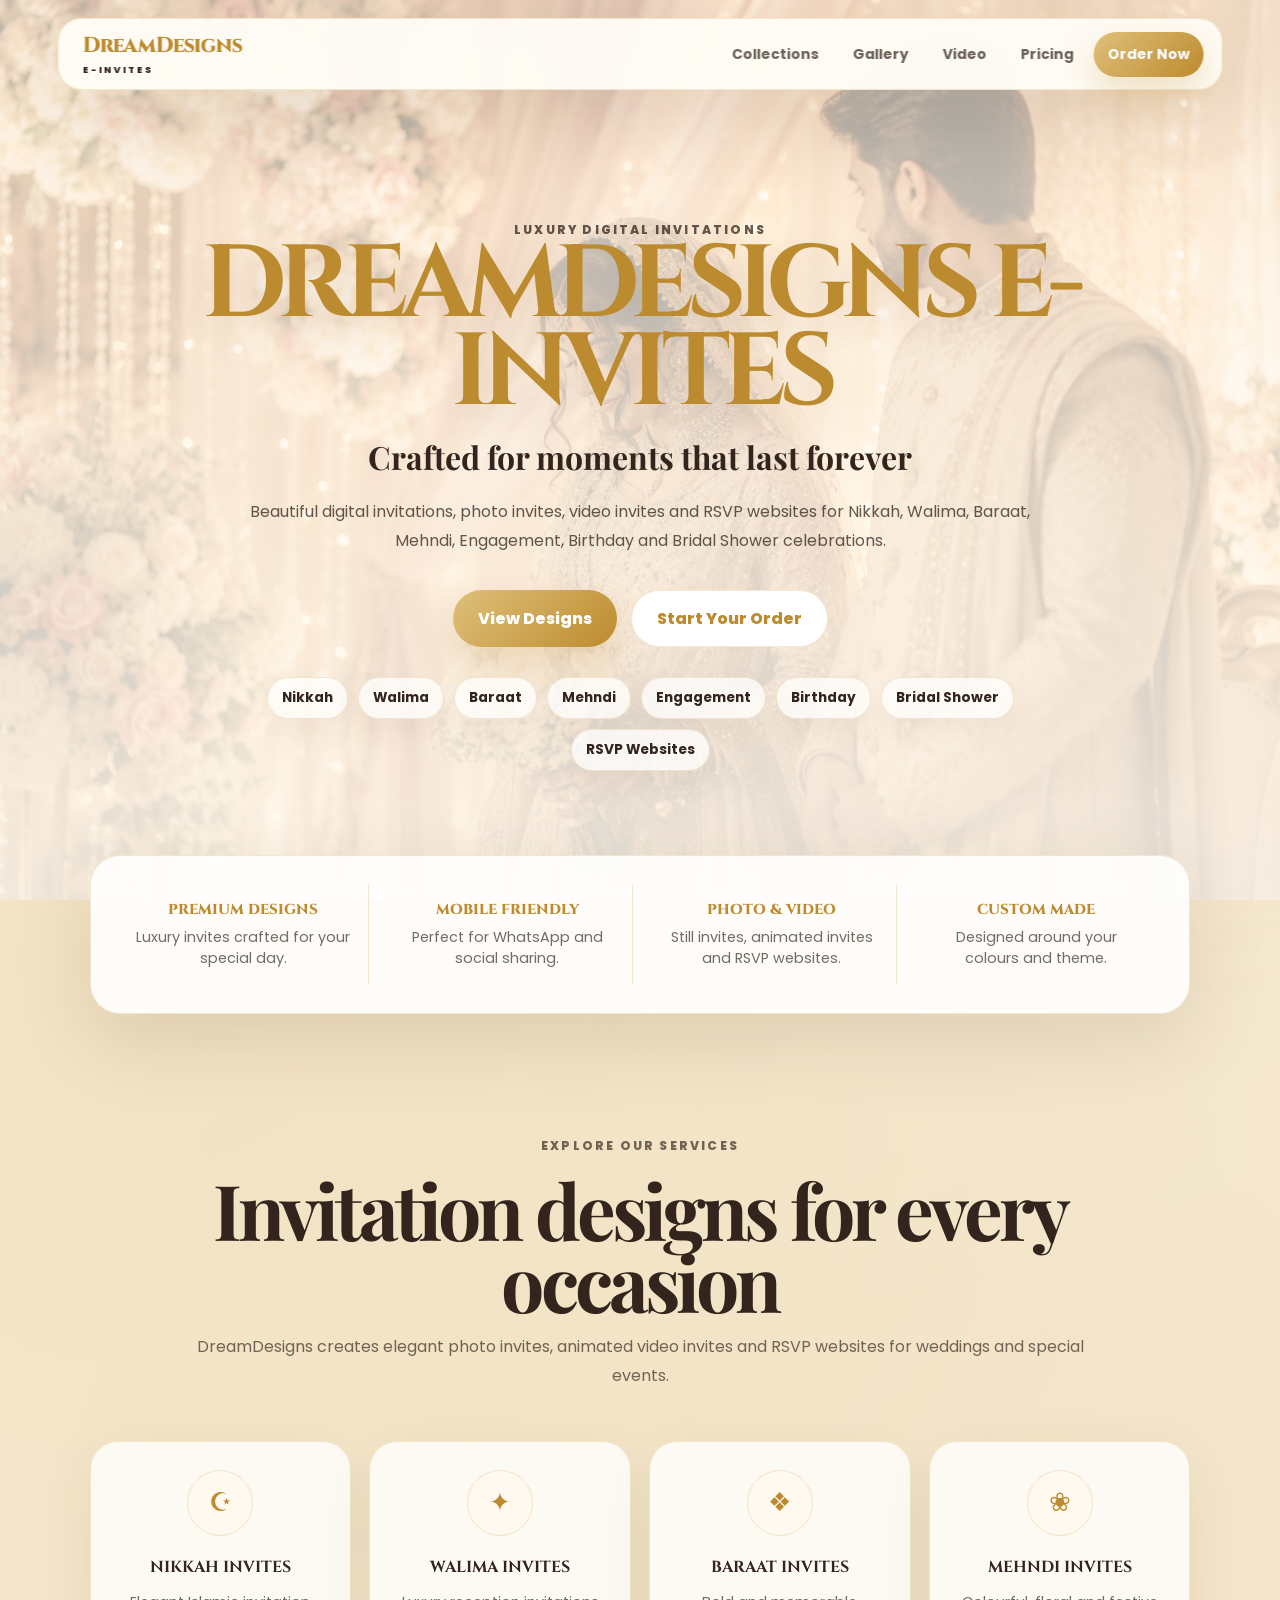
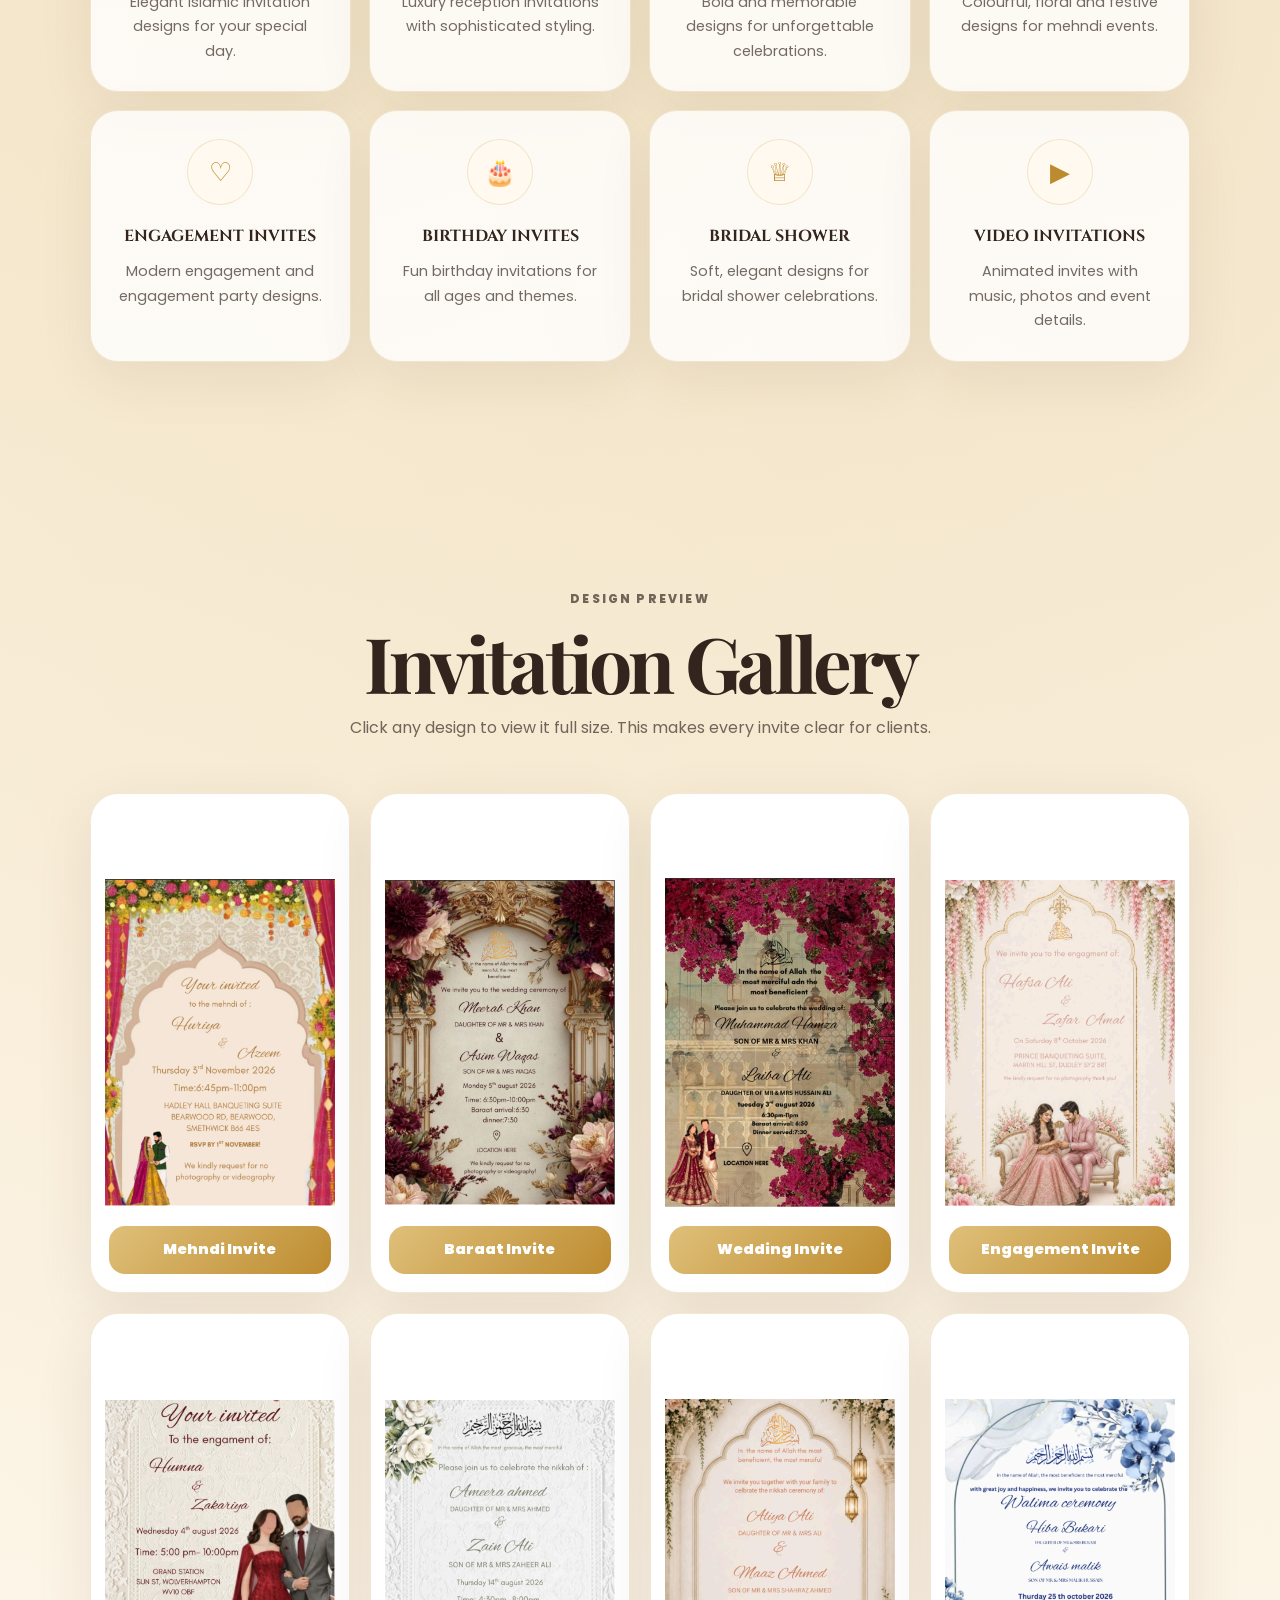
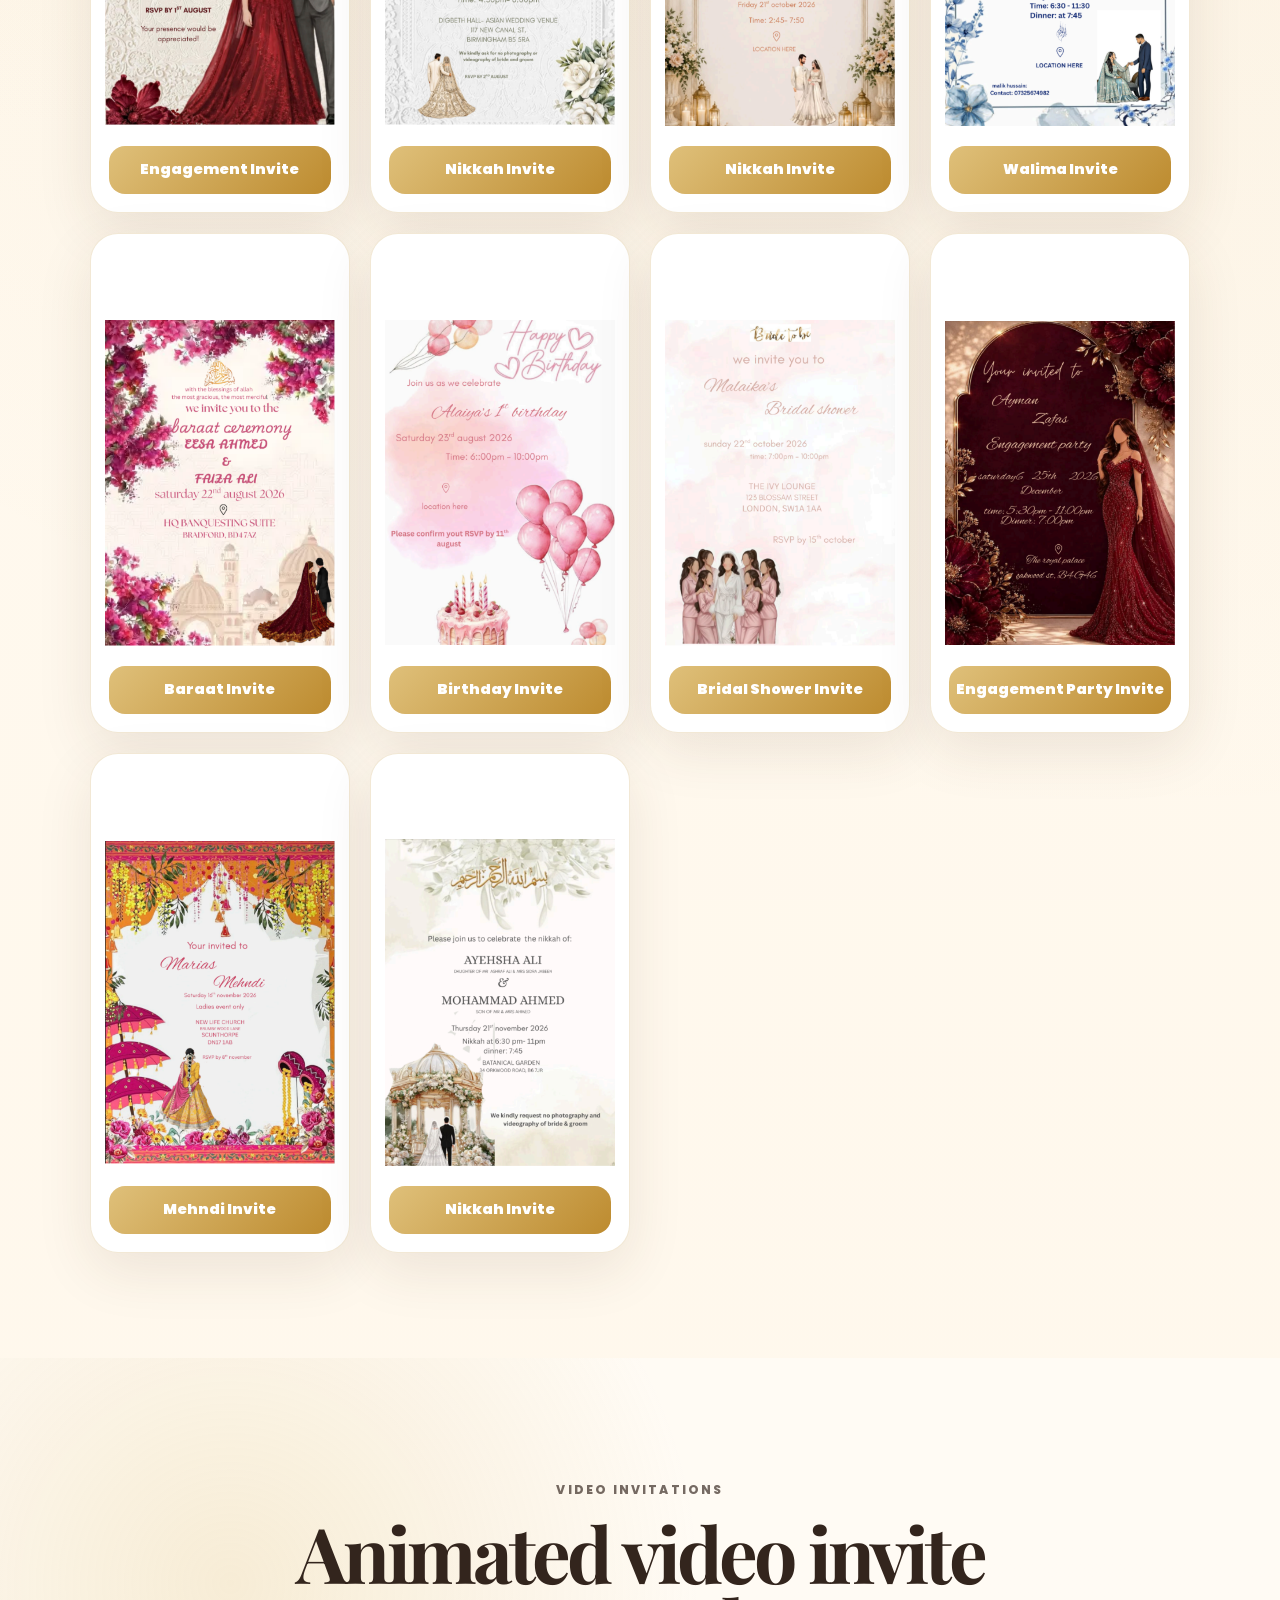
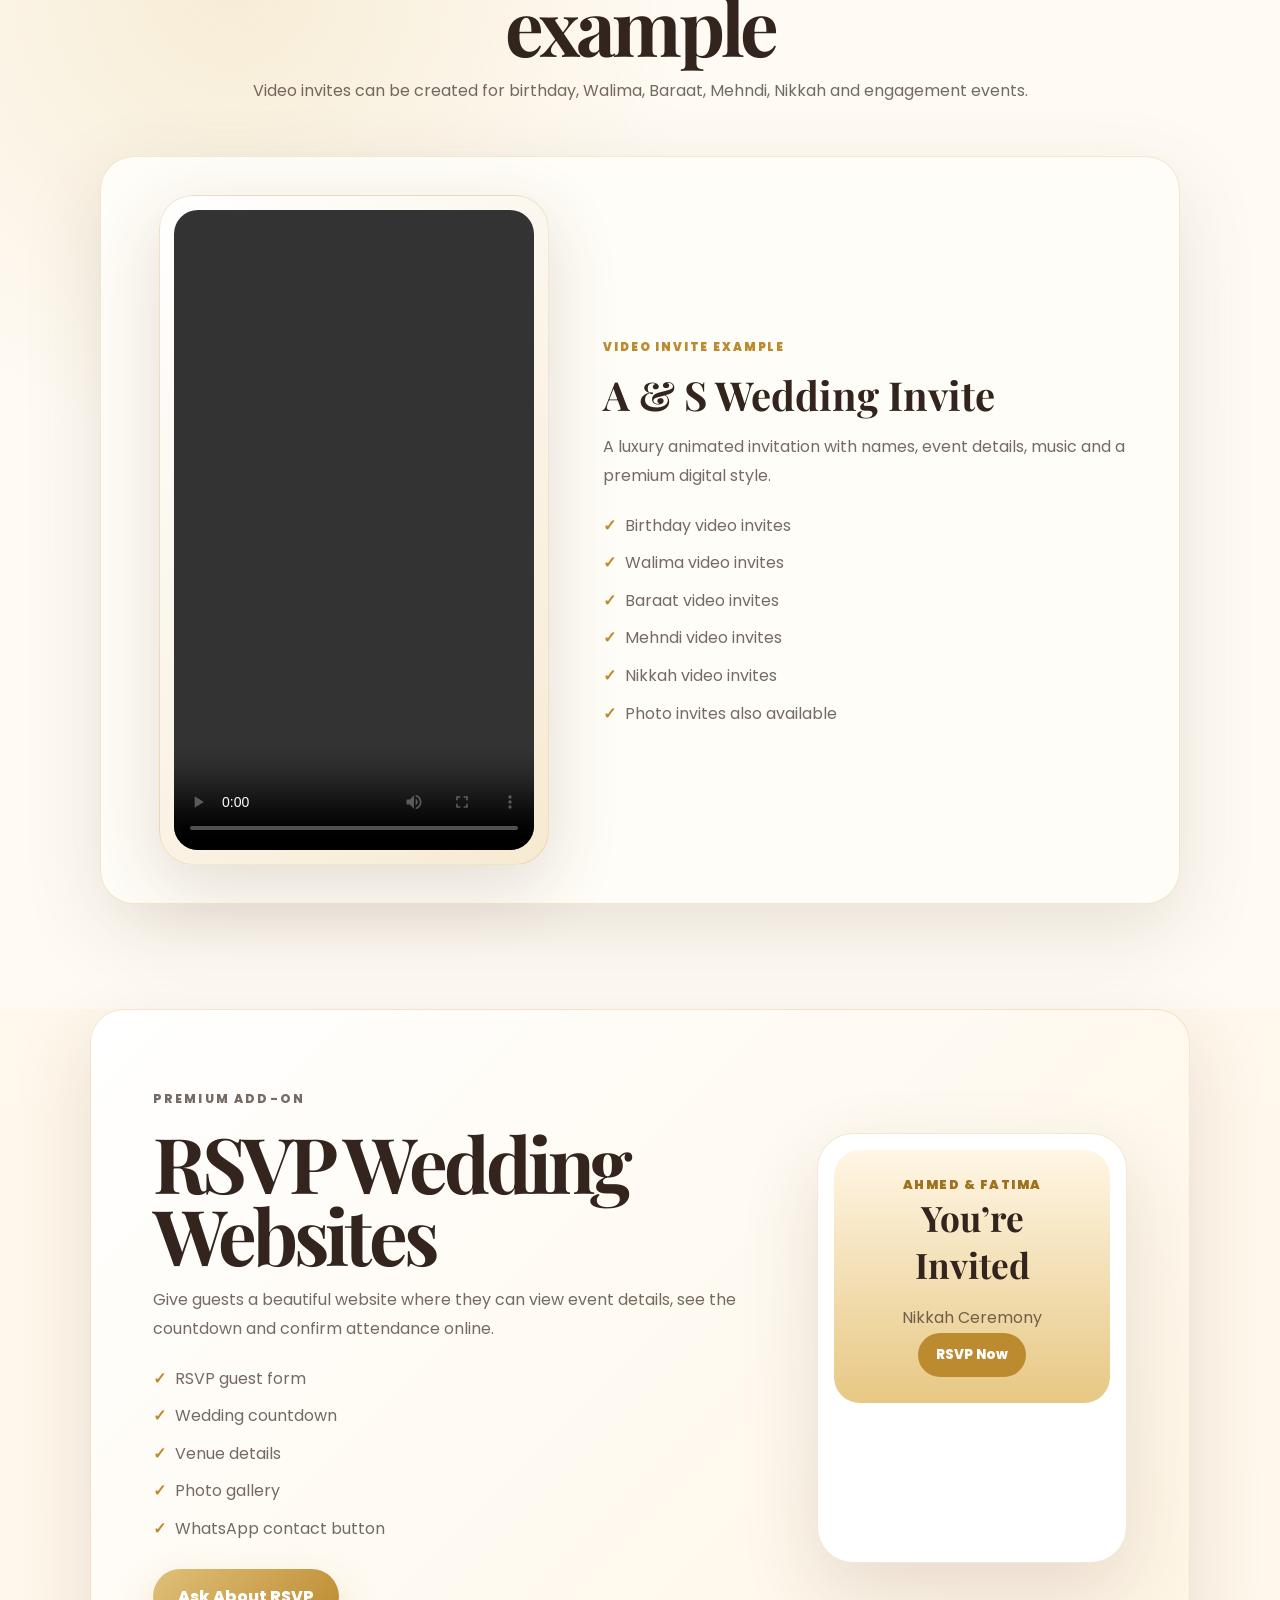
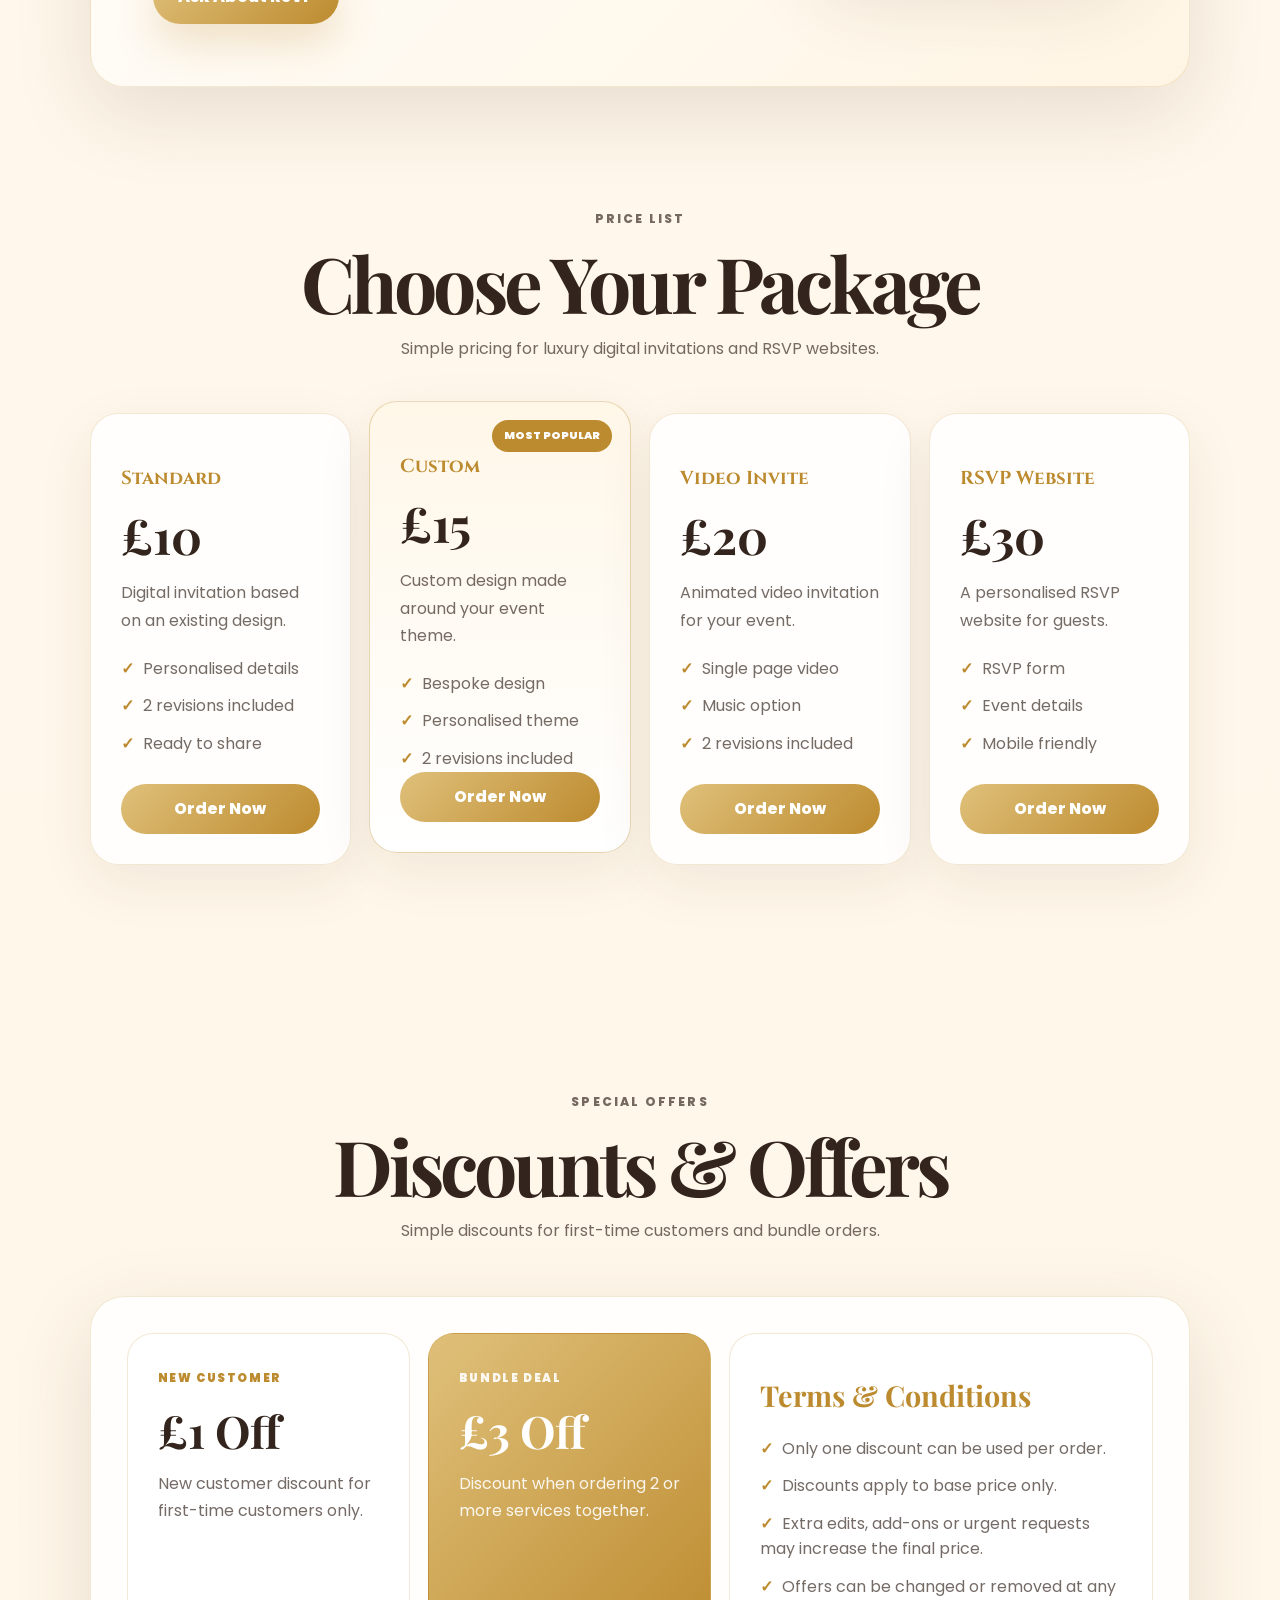
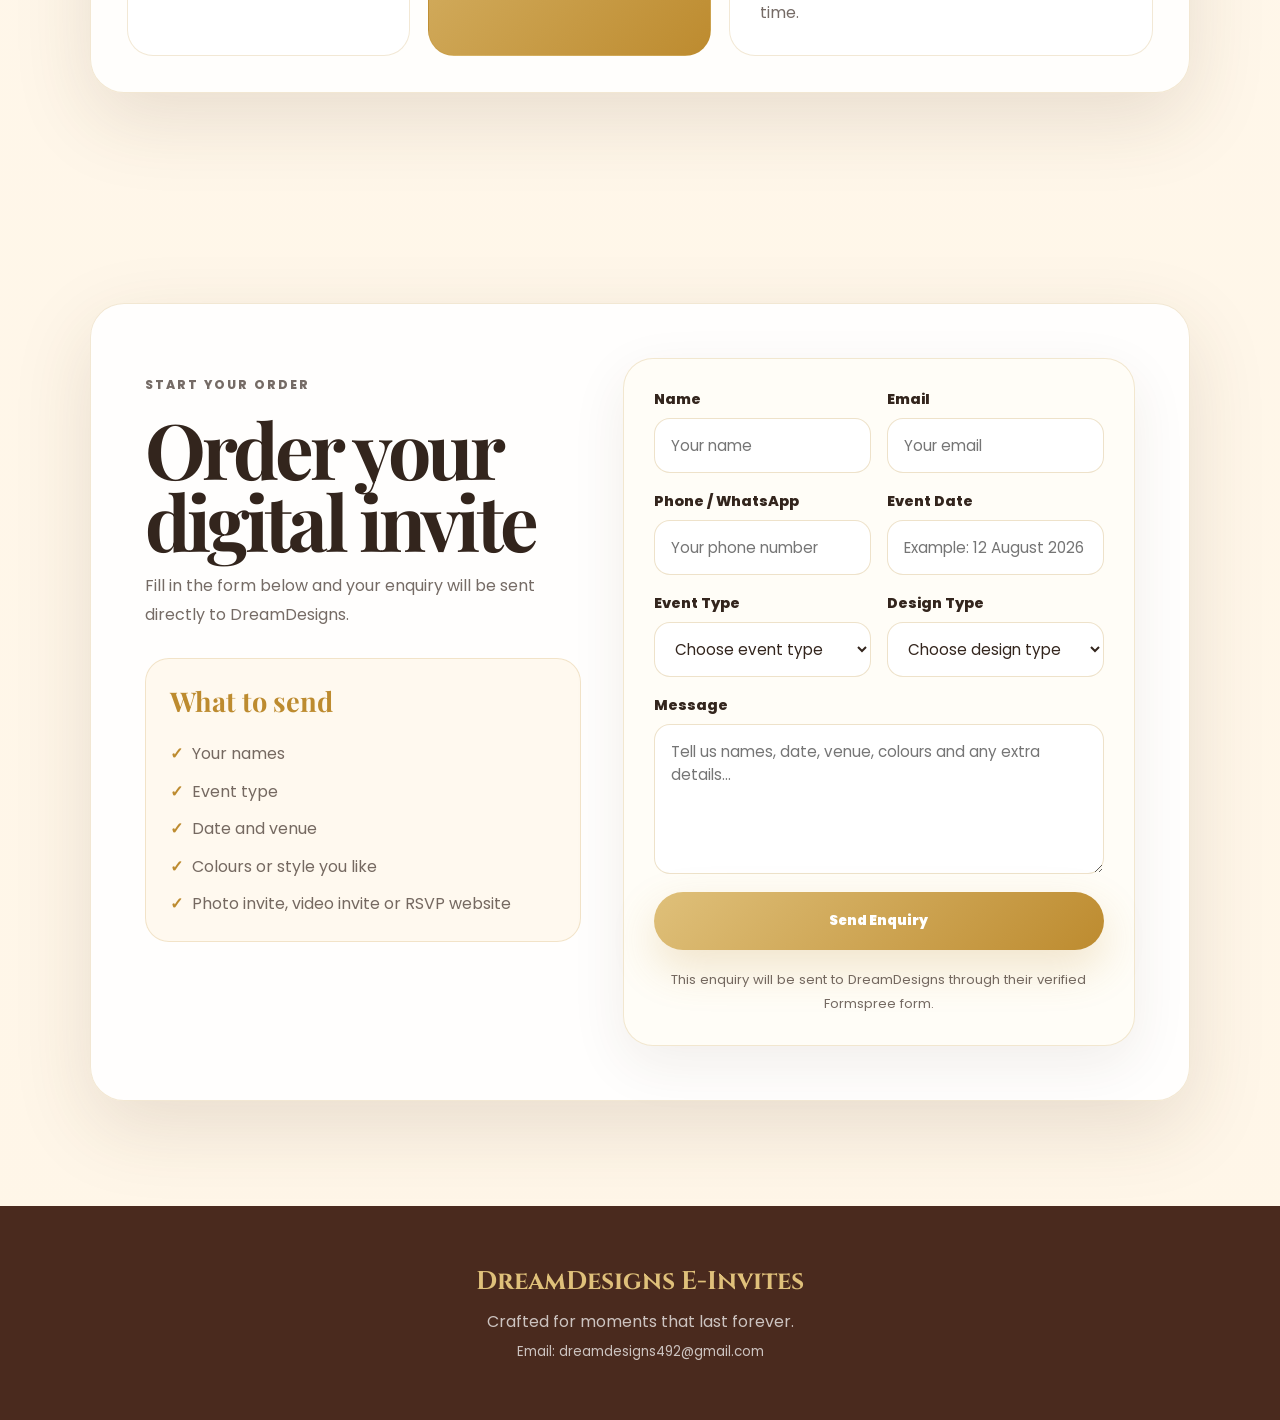
==== commit 1d9274a1: "Add files via upload" ====
--- a/index.html
+++ b/index.html
@@ -162,72 +162,72 @@
 
       <div class="gallery-grid">
         <button class="gallery-card reveal" data-title="Mehndi Invite">
-          <img src="images/imagesphoto-mehndi-1.jpg.png" alt="Mehndi invite">
+          <img src="imagesphoto-mehndi-1.jpg.png" alt="Mehndi invite">
           <span>Mehndi Invite</span>
         </button>
 
         <button class="gallery-card reveal" data-title="Baraat Invite">
-          <img src="images/imagesphoto-baraat-1.jpg.png" alt="Baraat invite">
+          <img src="imagesphoto-baraat-1.jpg.png" alt="Baraat invite">
           <span>Baraat Invite</span>
         </button>
 
         <button class="gallery-card reveal" data-title="Wedding Invite">
-          <img src="images/imagesphoto-wedding.jpg.png" alt="Wedding invite">
+          <img src="imagesphoto-wedding.jpg.png" alt="Wedding invite">
           <span>Wedding Invite</span>
         </button>
 
         <button class="gallery-card reveal" data-title="Engagement Invite">
-          <img src="images/imagesphoto-engagement-1.jpg.png" alt="Engagement invite">
+          <img src="imagesphoto-engagement-1.jpg.png" alt="Engagement invite">
           <span>Engagement Invite</span>
         </button>
 
         <button class="gallery-card reveal" data-title="Engagement Invite">
-          <img src="images/imagesphoto-engagement-2.jpg.png" alt="Engagement invite">
+          <img src="imagesphoto-engagement-2.jpg.png" alt="Engagement invite">
           <span>Engagement Invite</span>
         </button>
 
         <button class="gallery-card reveal" data-title="Nikkah Invite">
-          <img src="images/imagesphoto-nikkah-1.jpg.png" alt="Nikkah invite">
+          <img src="imagesphoto-nikkah-1.jpg.png" alt="Nikkah invite">
           <span>Nikkah Invite</span>
         </button>
 
         <button class="gallery-card reveal" data-title="Nikkah Invite">
-          <img src="images/imagesphoto-nikkah-2.jpg.png" alt="Nikkah invite">
+          <img src="imagesphoto-nikkah-2.jpg.png" alt="Nikkah invite">
           <span>Nikkah Invite</span>
         </button>
 
         <button class="gallery-card reveal" data-title="Walima Invite">
-          <img src="images/imagesphoto-walima.jpg.png" alt="Walima invite">
+          <img src="imagesphoto-walima.jpg.png" alt="Walima invite">
           <span>Walima Invite</span>
         </button>
 
         <button class="gallery-card reveal" data-title="Baraat Invite">
-          <img src="images/imagesphoto-baraat-2.jpg.png" alt="Baraat invite">
+          <img src="imagesphoto-baraat-2.jpg.png" alt="Baraat invite">
           <span>Baraat Invite</span>
         </button>
 
         <button class="gallery-card reveal" data-title="Birthday Invite">
-          <img src="images/imagesphoto-birthday.jpg.png" alt="Birthday invite">
+          <img src="imagesphoto-birthday.jpg.png" alt="Birthday invite">
           <span>Birthday Invite</span>
         </button>
 
         <button class="gallery-card reveal" data-title="Bridal Shower Invite">
-          <img src="images/imagesphoto-bridal-shower.jpg.png" alt="Bridal shower invite">
+          <img src="imagesphoto-bridal-shower.jpg.png" alt="Bridal shower invite">
           <span>Bridal Shower Invite</span>
         </button>
 
         <button class="gallery-card reveal" data-title="Engagement Party Invite">
-          <img src="images/imagesphoto-engagement-party.jpg.png" alt="Engagement party invite">
+          <img src="imagesphoto-engagement-party.jpg.png" alt="Engagement party invite">
           <span>Engagement Party Invite</span>
         </button>
 
         <button class="gallery-card reveal" data-title="Mehndi Invite">
-          <img src="images/imagesphoto-mehndi-2.jpg.png" alt="Mehndi invite">
+          <img src="imagesphoto-mehndi-2.jpg.png" alt="Mehndi invite">
           <span>Mehndi Invite</span>
         </button>
 
         <button class="gallery-card reveal" data-title="Nikkah Invite">
-          <img src="images/imagesphoto-nikkah-3.jpg.png" alt="Nikkah invite">
+          <img src="imagesphoto-nikkah-3.jpg.png" alt="Nikkah invite">
           <span>Nikkah Invite</span>
         </button>
       </div>
@@ -244,7 +244,7 @@
 
       <div class="video-layout reveal">
         <div class="video-phone">
-          <video src="images/videosvideo-invite.mp4.mp4" controls playsinline preload="metadata"></video>
+          <video src="videosvideo-invite.mp4.mp4" controls playsinline preload="metadata"></video>
         </div>
 
         <div class="video-info">
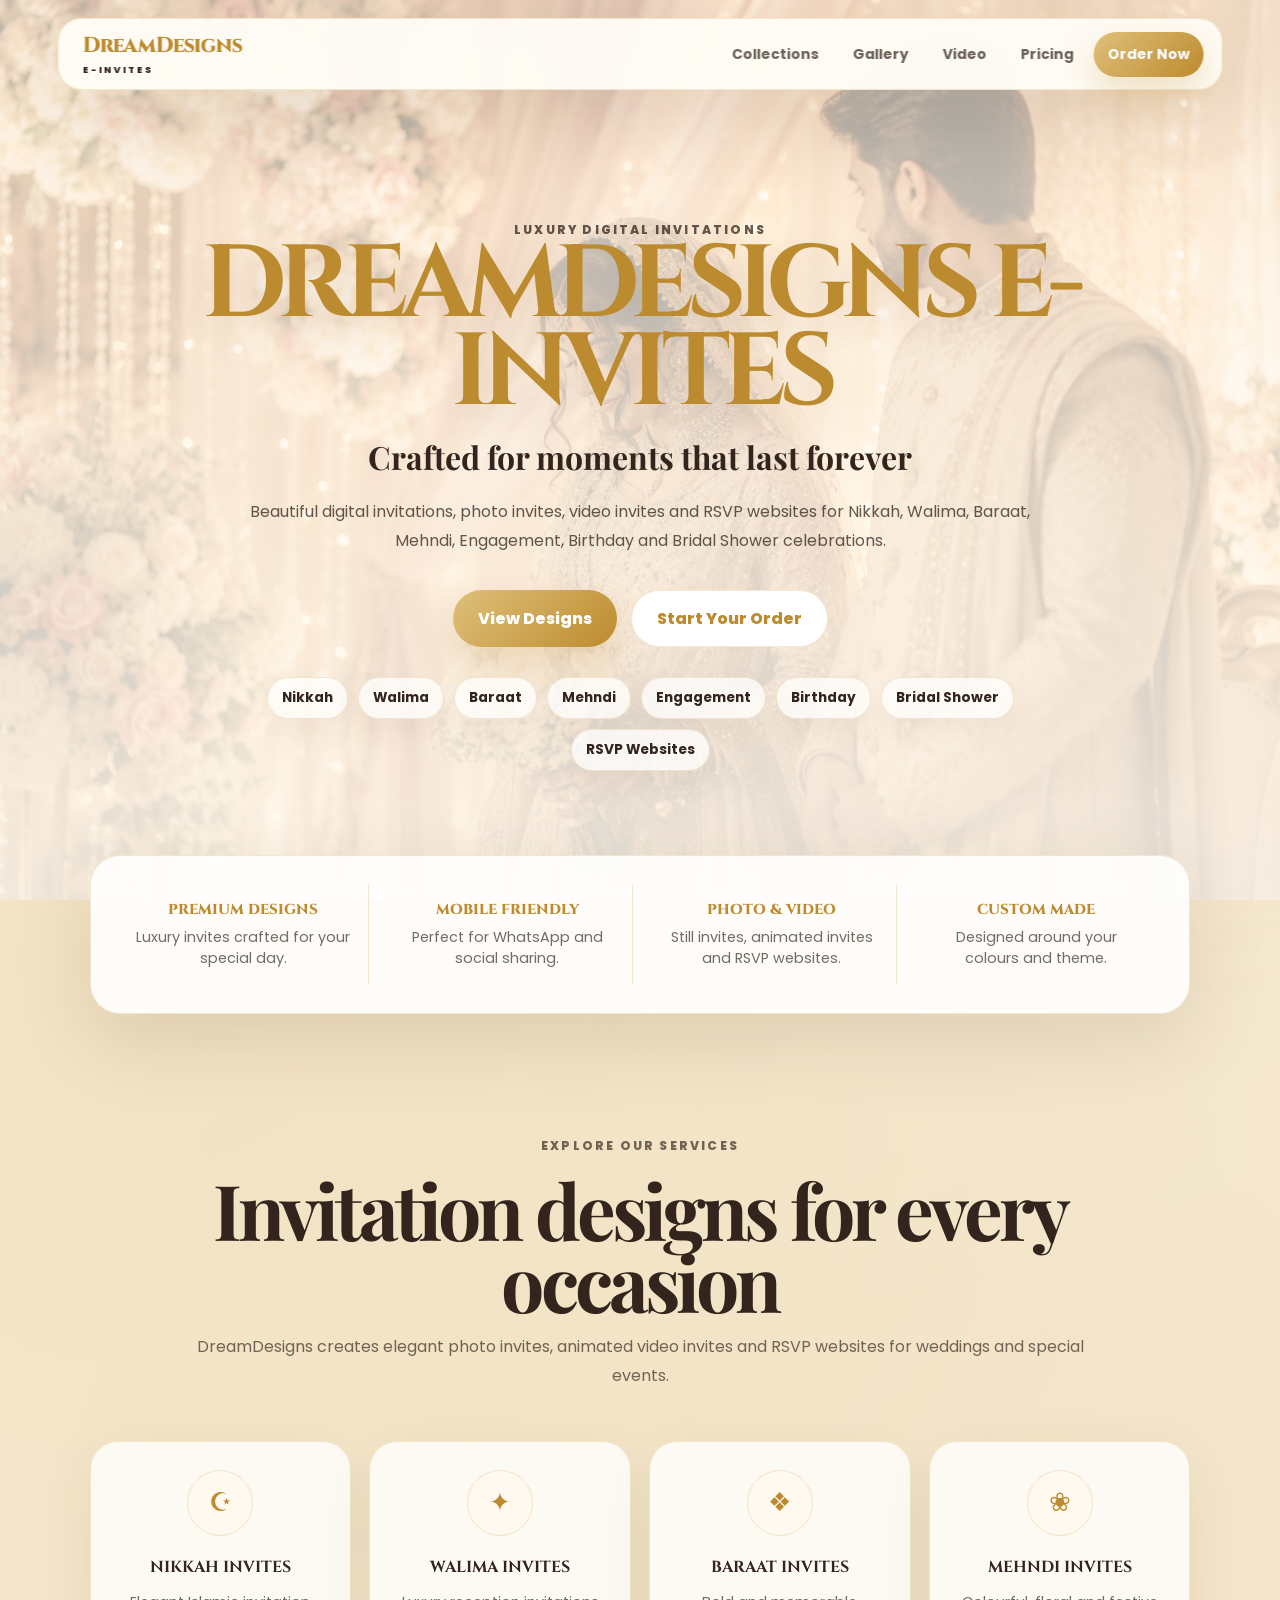
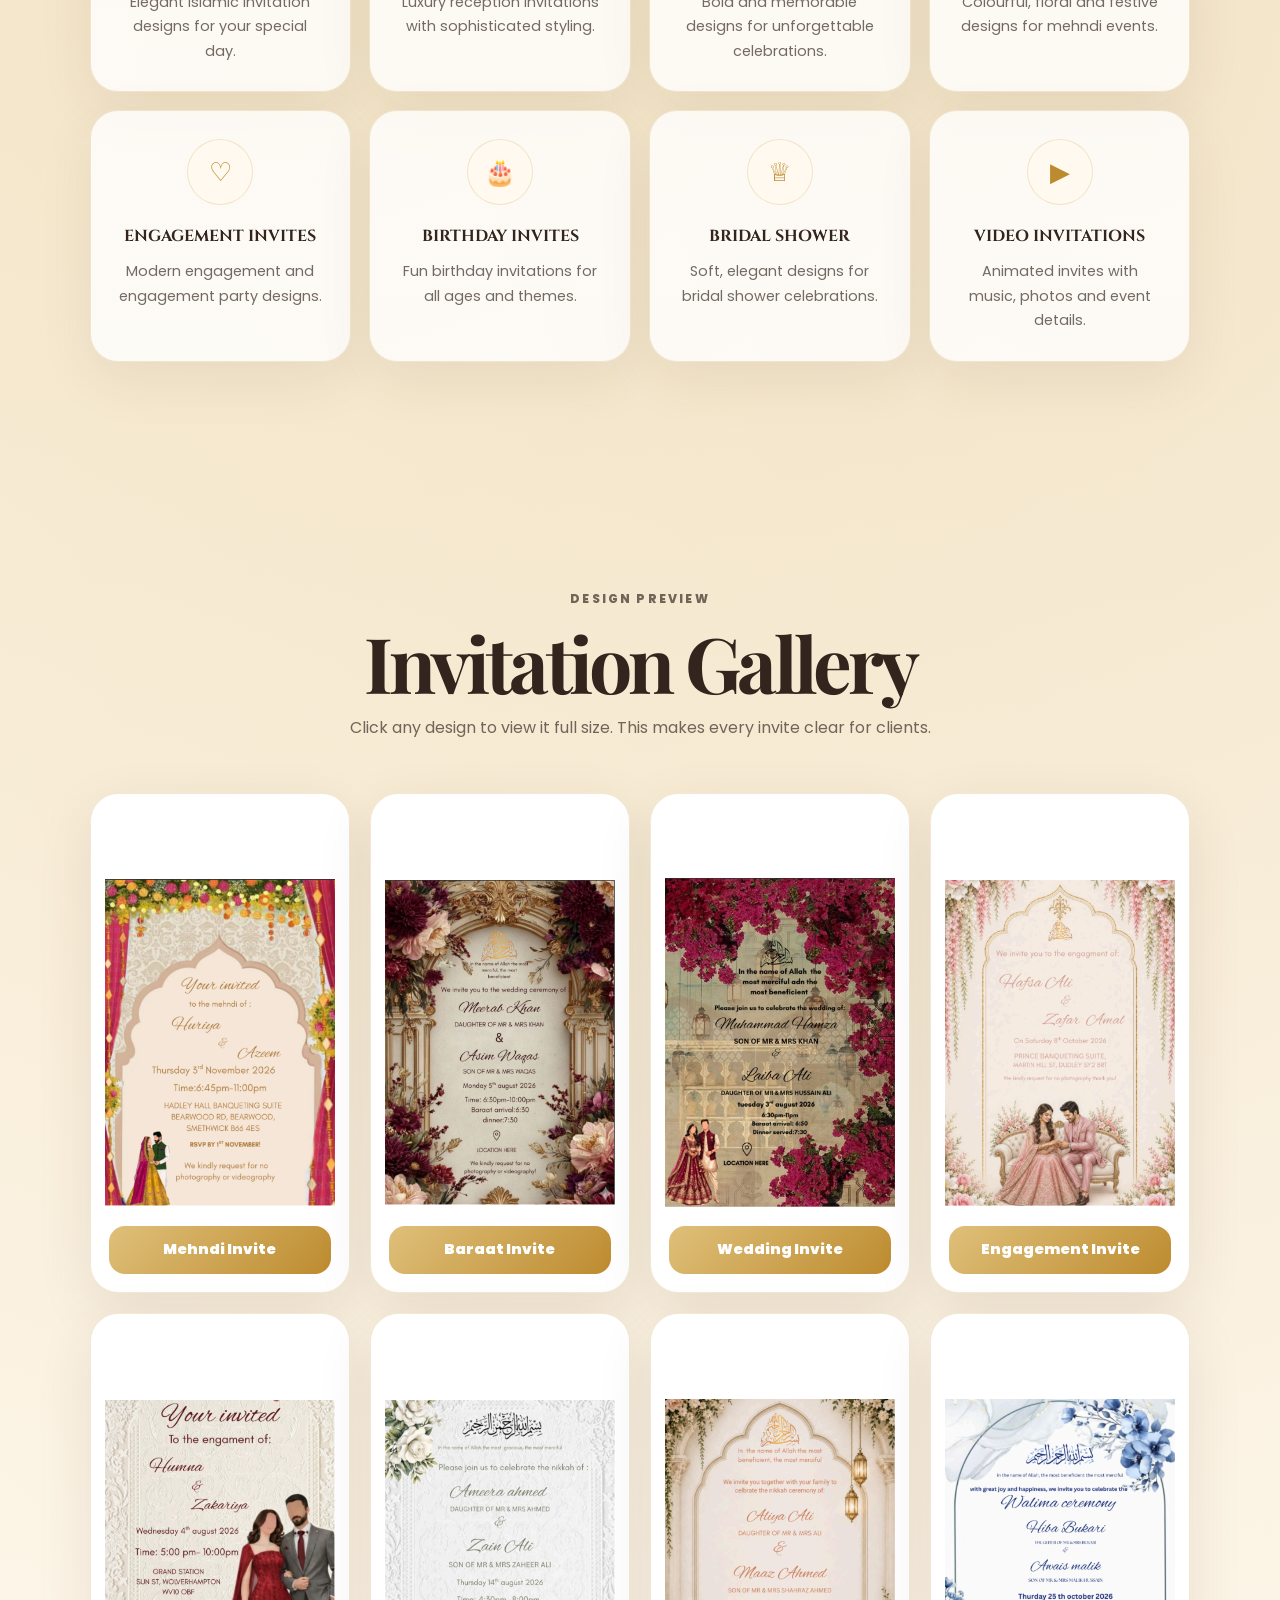
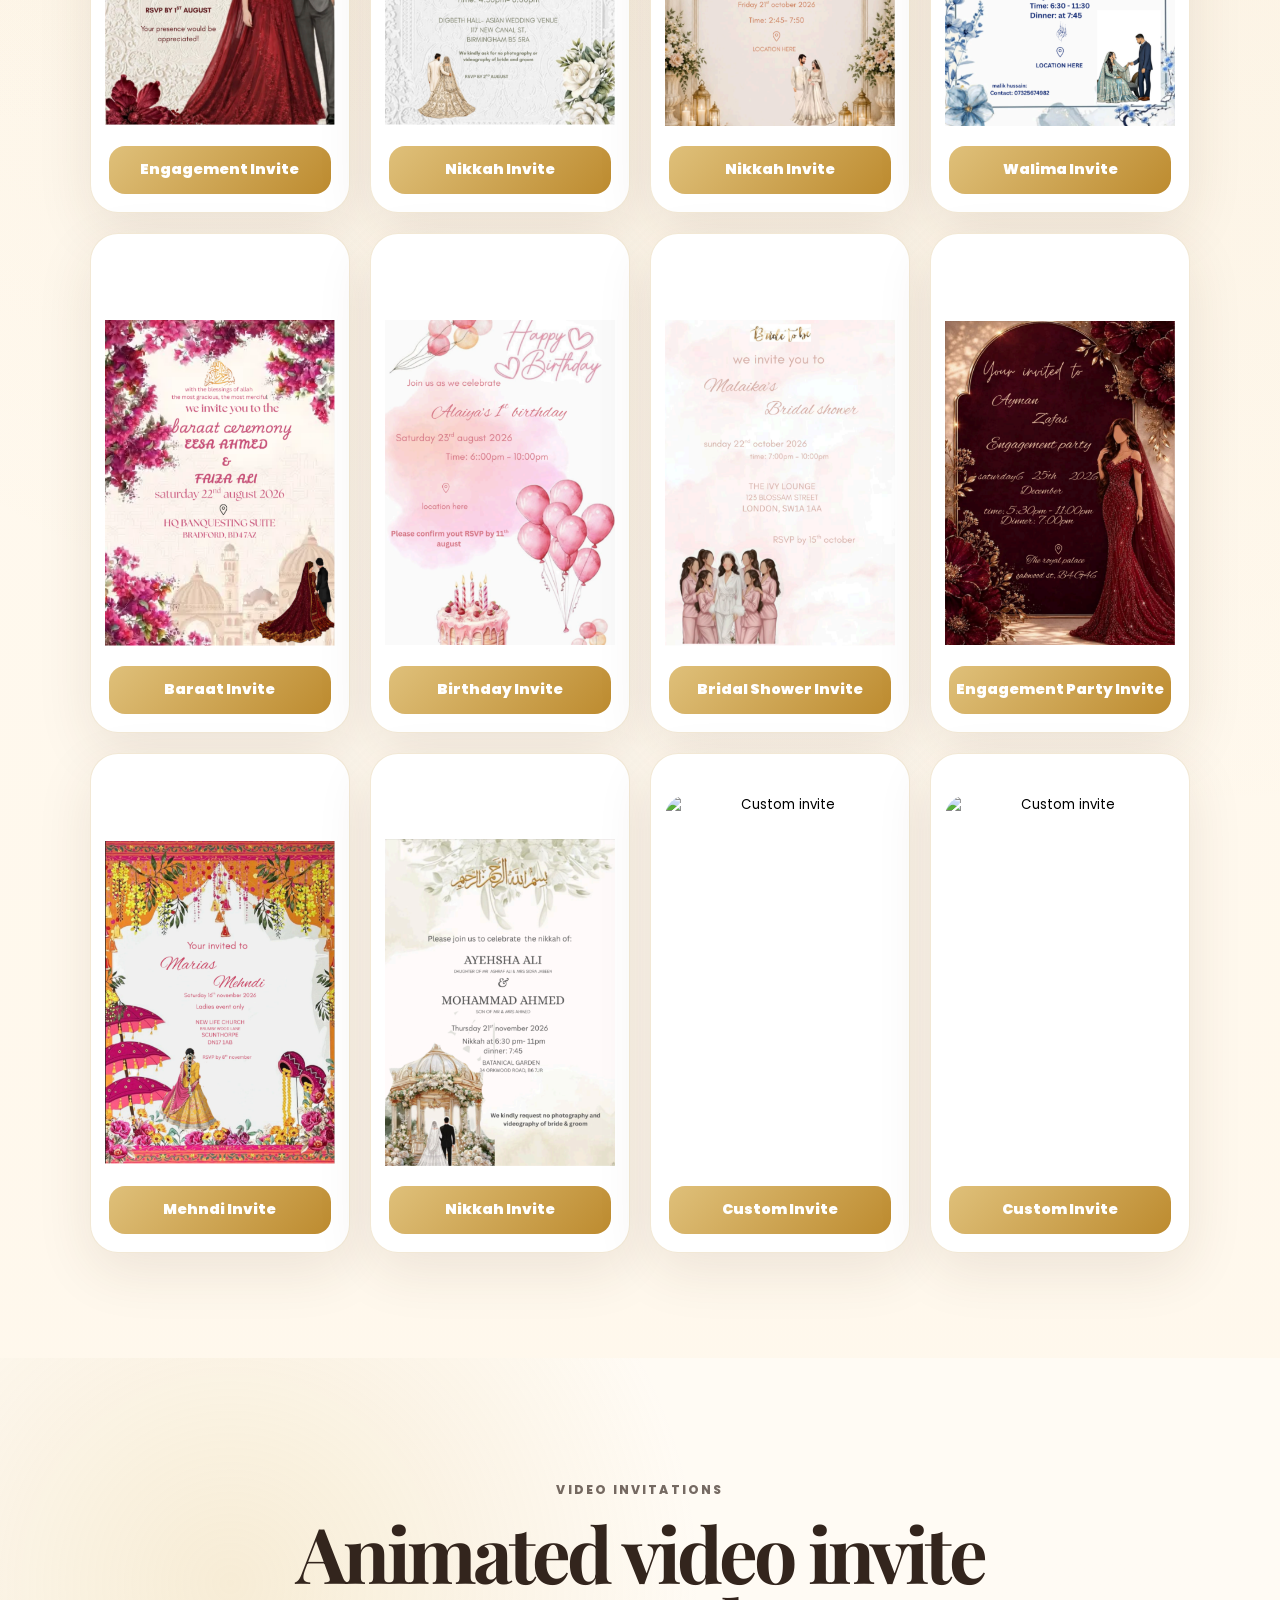
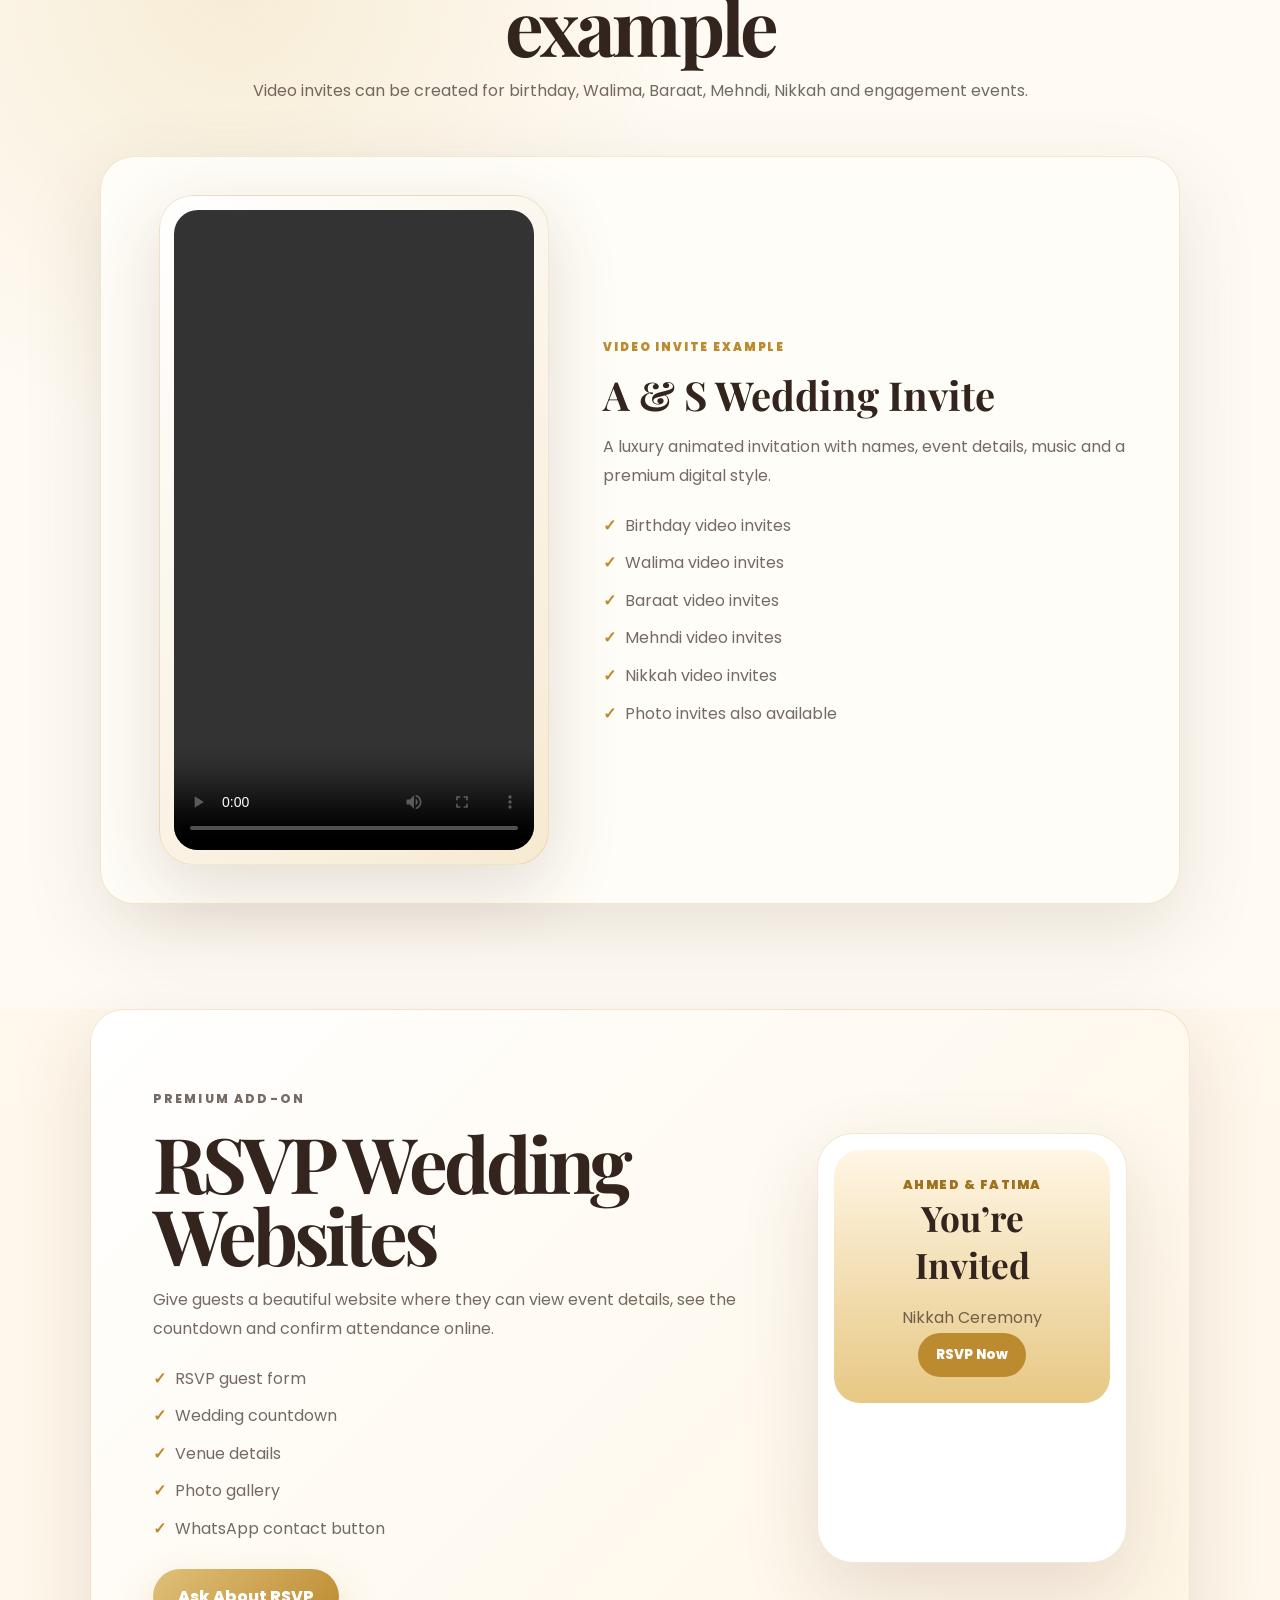
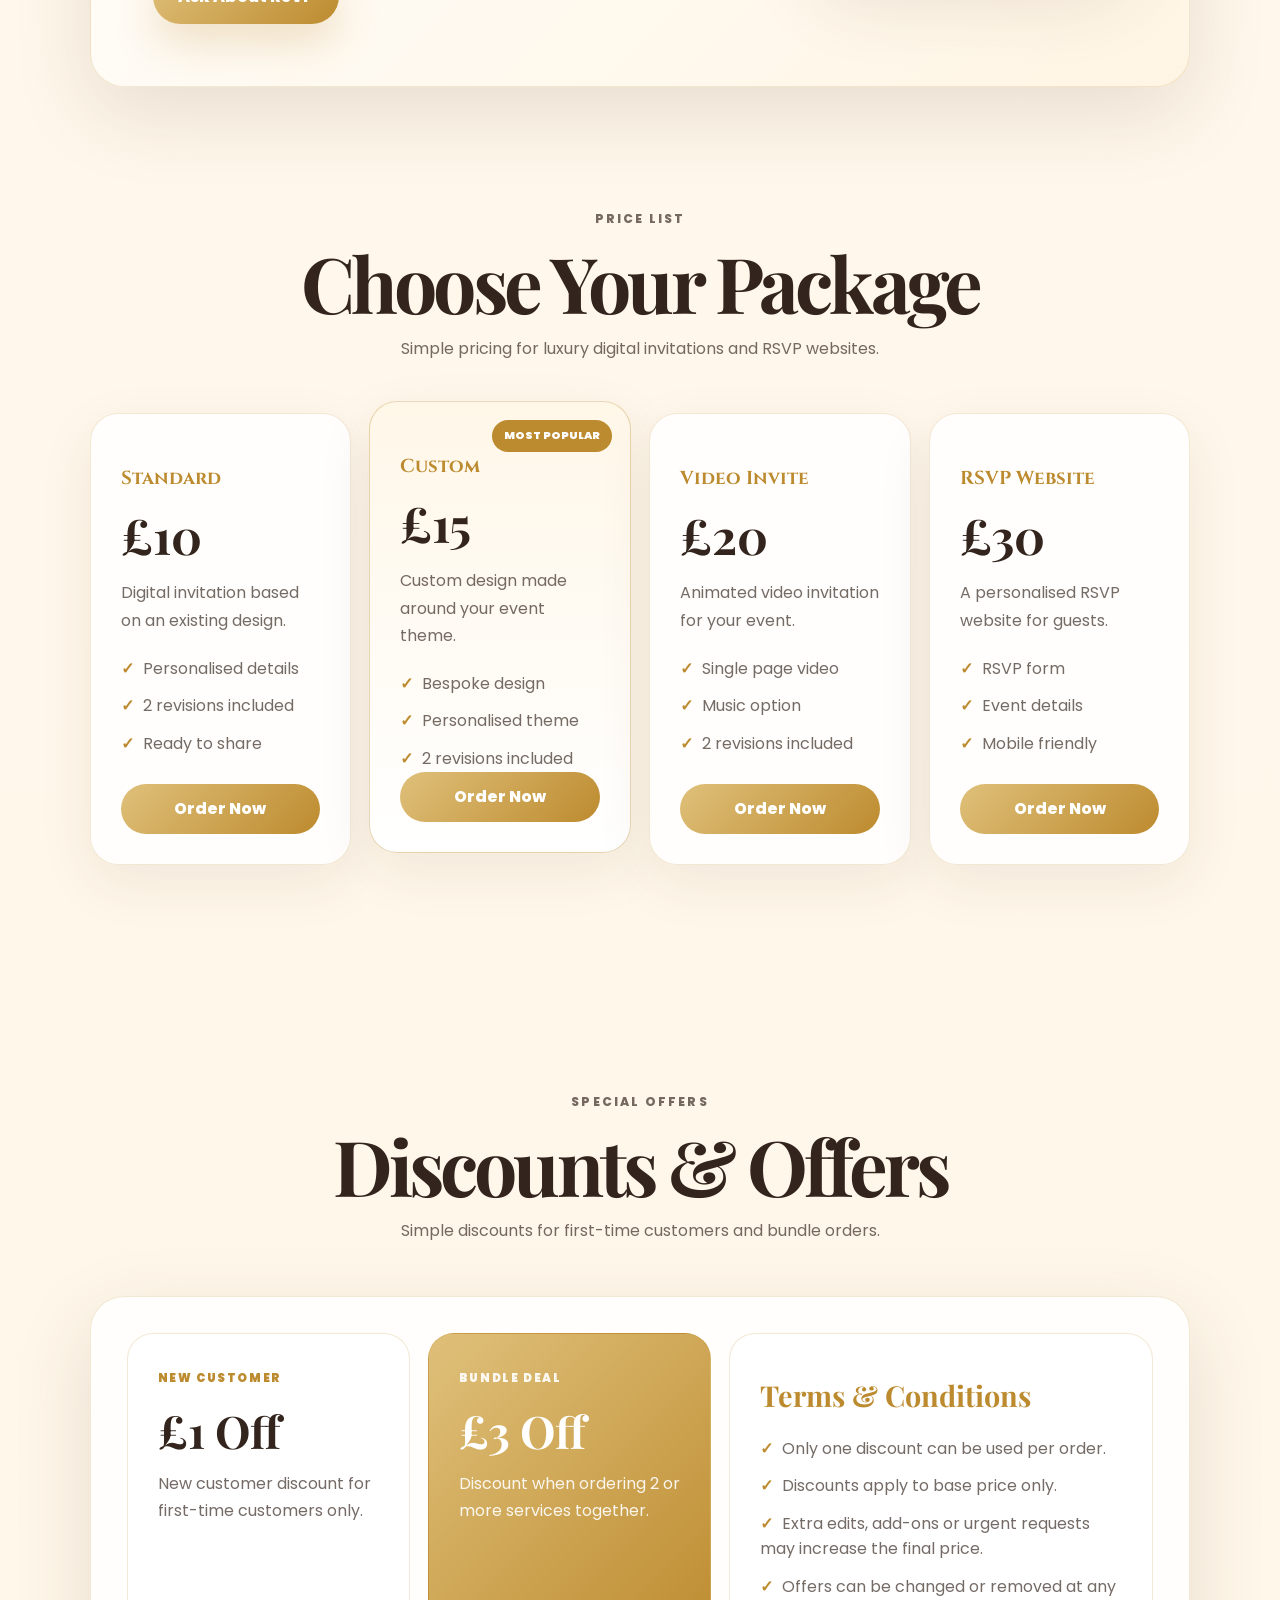
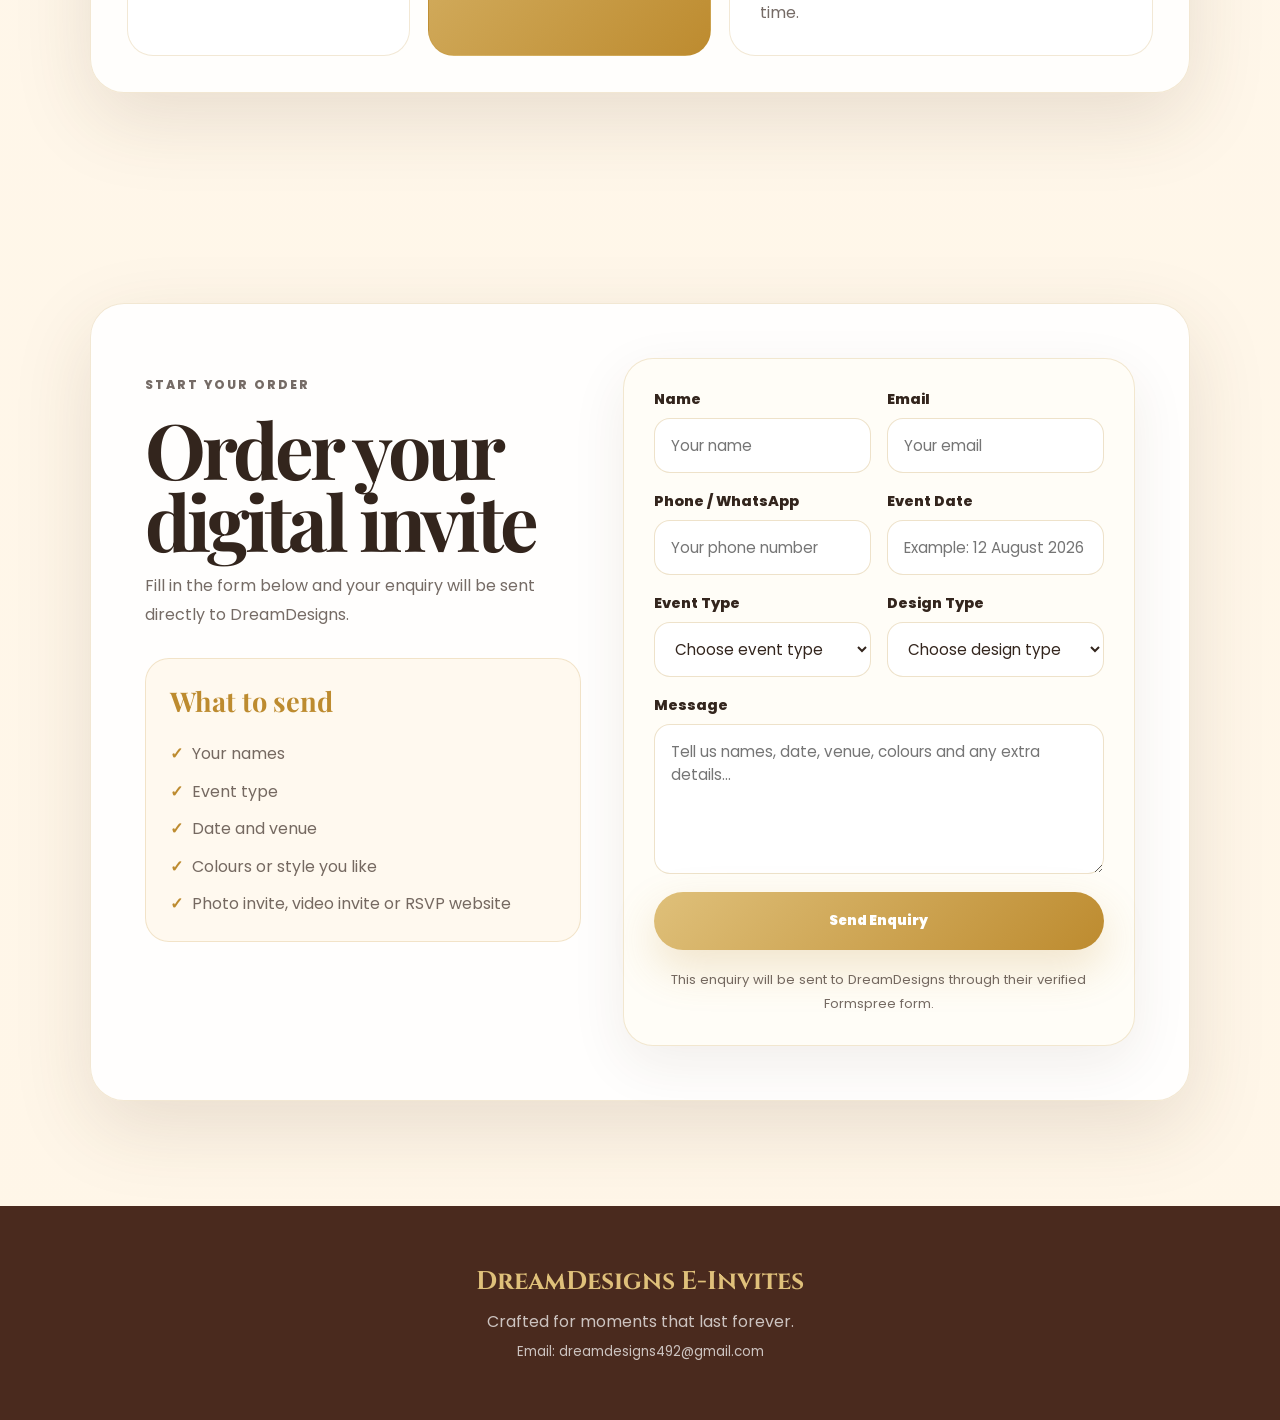
==== commit dd60af6b: "Add files via upload" ====
--- a/index.html
+++ b/index.html
@@ -230,7 +230,17 @@
           <img src="imagesphoto-nikkah-3.jpg.png" alt="Nikkah invite">
           <span>Nikkah Invite</span>
         </button>
-      </div>
+        <button class="gallery-card reveal" data-title="Custom Invite">
+  <img src="imagesphoto-extra-1.jpg.png" alt="Custom invite">
+  <span>Custom Invite</span>
+</button>
+
+<button class="gallery-card reveal" data-title="Custom Invite">
+  <img src="imagesphoto-extra-2.jpg.png" alt="Custom invite">
+  <span>Custom Invite</span>
+</button>
+      </div>
+      
     </section>
 
     <section class="section video-section" id="video">
--- a/style.css
+++ b/style.css
@@ -1068,4 +1068,249 @@
   .form-row {
     grid-template-columns: 1fr;
   }
+}
+@media (max-width: 760px) {
+  body {
+    overflow-x: hidden;
+  }
+
+  .header {
+    top: 10px;
+    width: calc(100% - 24px);
+    min-height: 64px;
+    padding: 10px 14px;
+    border-radius: 20px;
+  }
+
+  .logo span {
+    font-size: 1rem;
+  }
+
+  .logo small {
+    font-size: 0.48rem;
+  }
+
+  .menu-btn {
+    display: grid;
+    place-items: center;
+  }
+
+  .nav {
+    position: absolute;
+    top: 78px;
+    left: 0;
+    right: 0;
+    display: none;
+    flex-direction: column;
+    gap: 8px;
+    padding: 16px;
+    border-radius: 20px;
+    background: rgba(255, 253, 247, 0.98);
+    border: 1px solid var(--line);
+    box-shadow: var(--shadow);
+  }
+
+  .nav.active {
+    display: flex;
+  }
+
+  .nav a {
+    width: 100%;
+    text-align: center;
+    padding: 13px 14px;
+  }
+
+  .hero {
+    min-height: 100svh;
+    padding: 0 20px;
+  }
+
+  .hero-content {
+    padding: 120px 0 60px;
+  }
+
+  .hero h1 {
+    font-size: clamp(2.65rem, 17vw, 4.1rem);
+    line-height: 0.9;
+    letter-spacing: -0.08em;
+  }
+
+  .hero h2 {
+    font-size: 1.15rem;
+    line-height: 1.25;
+  }
+
+  .hero p {
+    font-size: 0.94rem;
+    line-height: 1.7;
+  }
+
+  .hero-actions {
+    flex-direction: column;
+    gap: 12px;
+  }
+
+  .btn {
+    width: 100%;
+  }
+
+  .hero-pills {
+    gap: 8px;
+  }
+
+  .hero-pills span {
+    font-size: 0.78rem;
+    padding: 9px 11px;
+  }
+
+  .feature-strip {
+    margin: -20px 16px 0;
+    grid-template-columns: 1fr;
+    padding: 18px;
+    border-radius: 24px;
+  }
+
+  .feature-strip div {
+    border-right: 0;
+    border-bottom: 1px solid var(--line);
+  }
+
+  .feature-strip div:last-child {
+    border-bottom: 0;
+  }
+
+  .section {
+    padding: 72px 18px;
+  }
+
+  .section-head {
+    margin-bottom: 32px;
+  }
+
+  .section-head h2,
+  .video-section h2,
+  .rsvp-section h2,
+  .contact-card h2 {
+    font-size: clamp(2.2rem, 12vw, 3.3rem);
+    line-height: 0.96;
+  }
+
+  .collection-grid,
+  .gallery-grid,
+  .pricing-grid {
+    grid-template-columns: 1fr;
+    gap: 18px;
+  }
+
+  .gallery-card {
+    min-height: auto;
+    height: auto;
+    padding: 12px 12px 76px;
+    border-radius: 24px;
+  }
+
+  .gallery-card img {
+    height: auto;
+    max-height: 560px;
+    object-fit: contain;
+    border-radius: 18px;
+  }
+
+  .gallery-card span {
+    left: 14px;
+    right: 14px;
+    bottom: 14px;
+  }
+
+  .video-layout {
+    padding: 22px;
+    border-radius: 26px;
+    grid-template-columns: 1fr;
+  }
+
+  .video-phone {
+    max-width: 100%;
+    width: 100%;
+    padding: 10px;
+    border-radius: 26px;
+  }
+
+  .video-phone video {
+    height: auto;
+    max-height: 78vh;
+    aspect-ratio: 9 / 16;
+    object-fit: contain;
+    border-radius: 20px;
+  }
+
+  .video-info h3 {
+    font-size: 2rem;
+  }
+
+  .rsvp-section {
+    margin: 0 18px;
+    padding: 26px 20px;
+    grid-template-columns: 1fr;
+    border-radius: 26px;
+  }
+
+  .phone-preview {
+    min-height: 360px;
+  }
+
+  .pricing-grid article.featured {
+    transform: none;
+  }
+
+  .offers-panel {
+    grid-template-columns: 1fr;
+    padding: 22px;
+    border-radius: 26px;
+  }
+
+  .contact-card {
+    grid-template-columns: 1fr;
+    padding: 24px 18px;
+    border-radius: 26px;
+    gap: 24px;
+  }
+
+  .contact-note {
+    padding: 20px;
+    border-radius: 20px;
+  }
+
+  .form {
+    padding: 20px;
+    border-radius: 22px;
+  }
+
+  .form-row {
+    grid-template-columns: 1fr;
+    gap: 14px;
+  }
+
+  .form input,
+  .form select,
+  .form textarea {
+    font-size: 16px;
+  }
+
+  .lightbox {
+    padding: 16px;
+  }
+
+  .lightbox-content {
+    width: 100%;
+  }
+
+  .lightbox-content img {
+    max-height: 78vh;
+    border-radius: 18px;
+  }
+
+  .lightbox-close {
+    top: 14px;
+    right: 14px;
+  }
 }
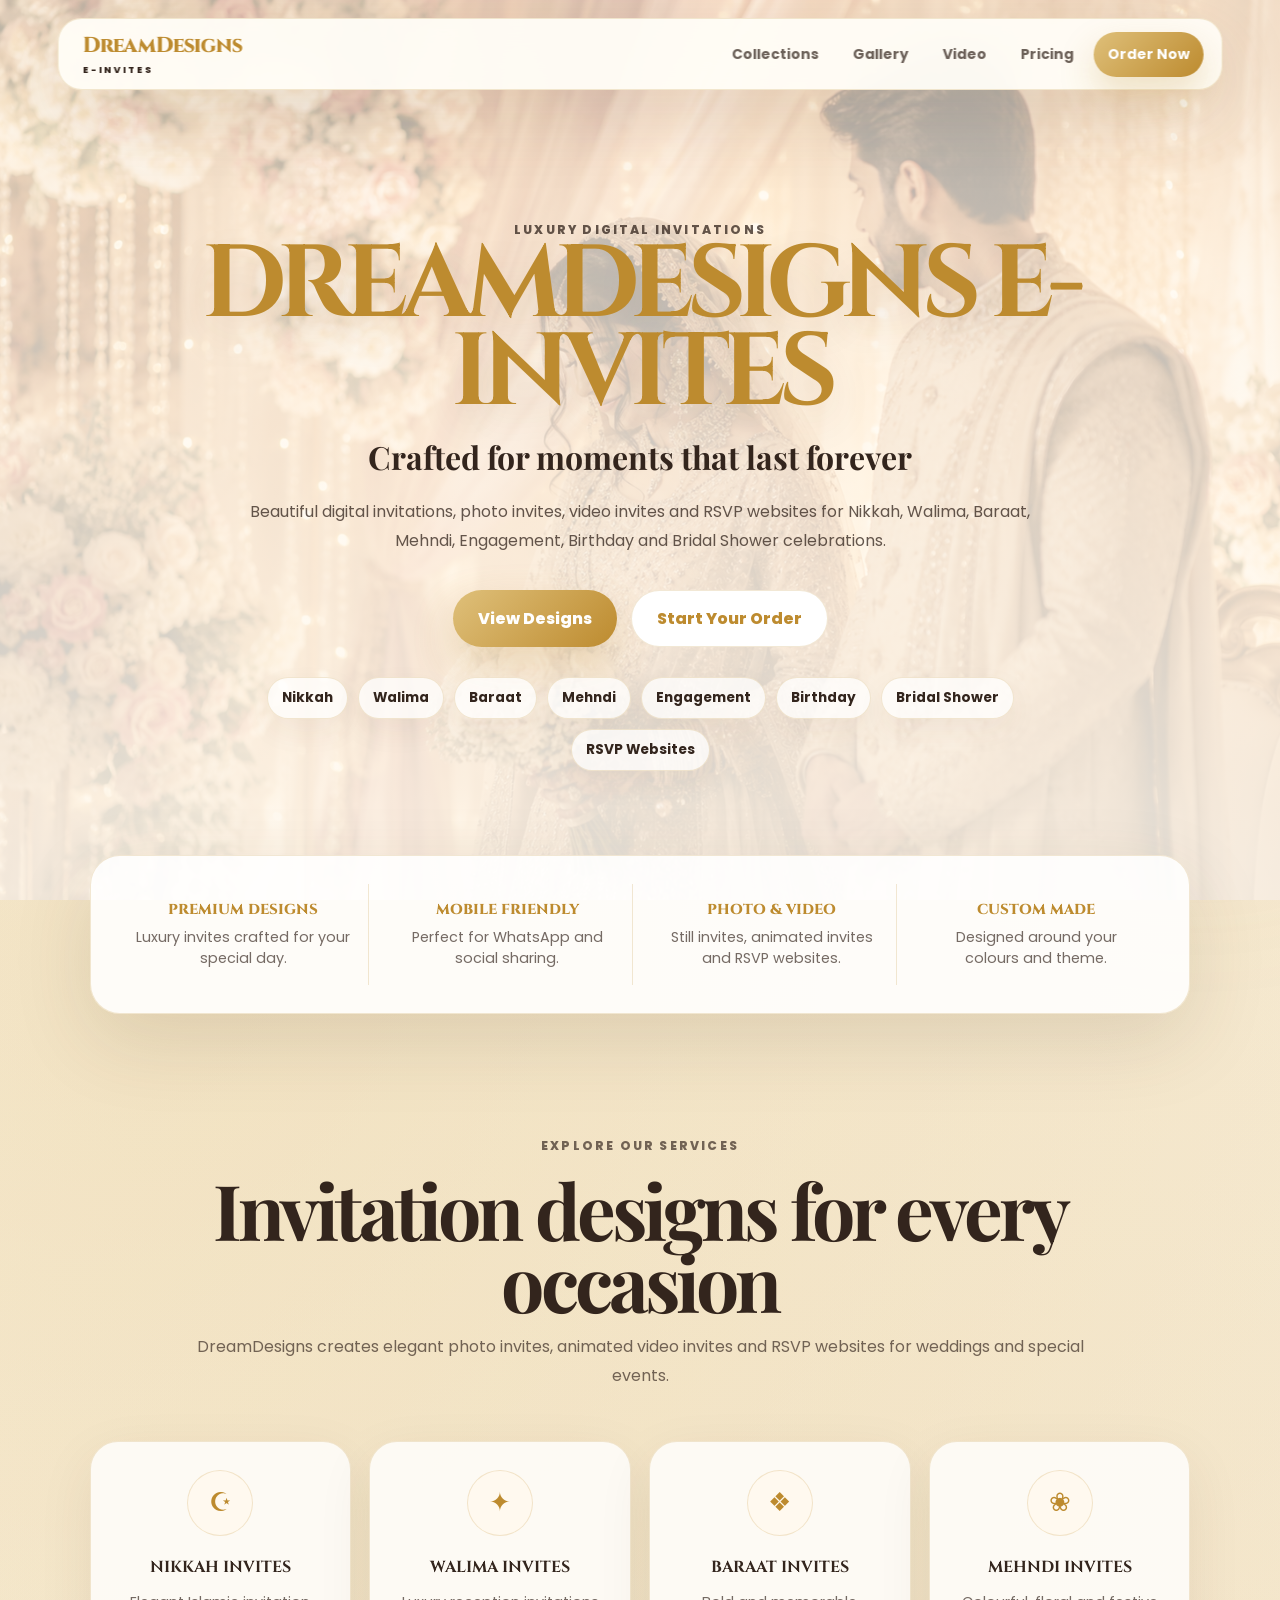
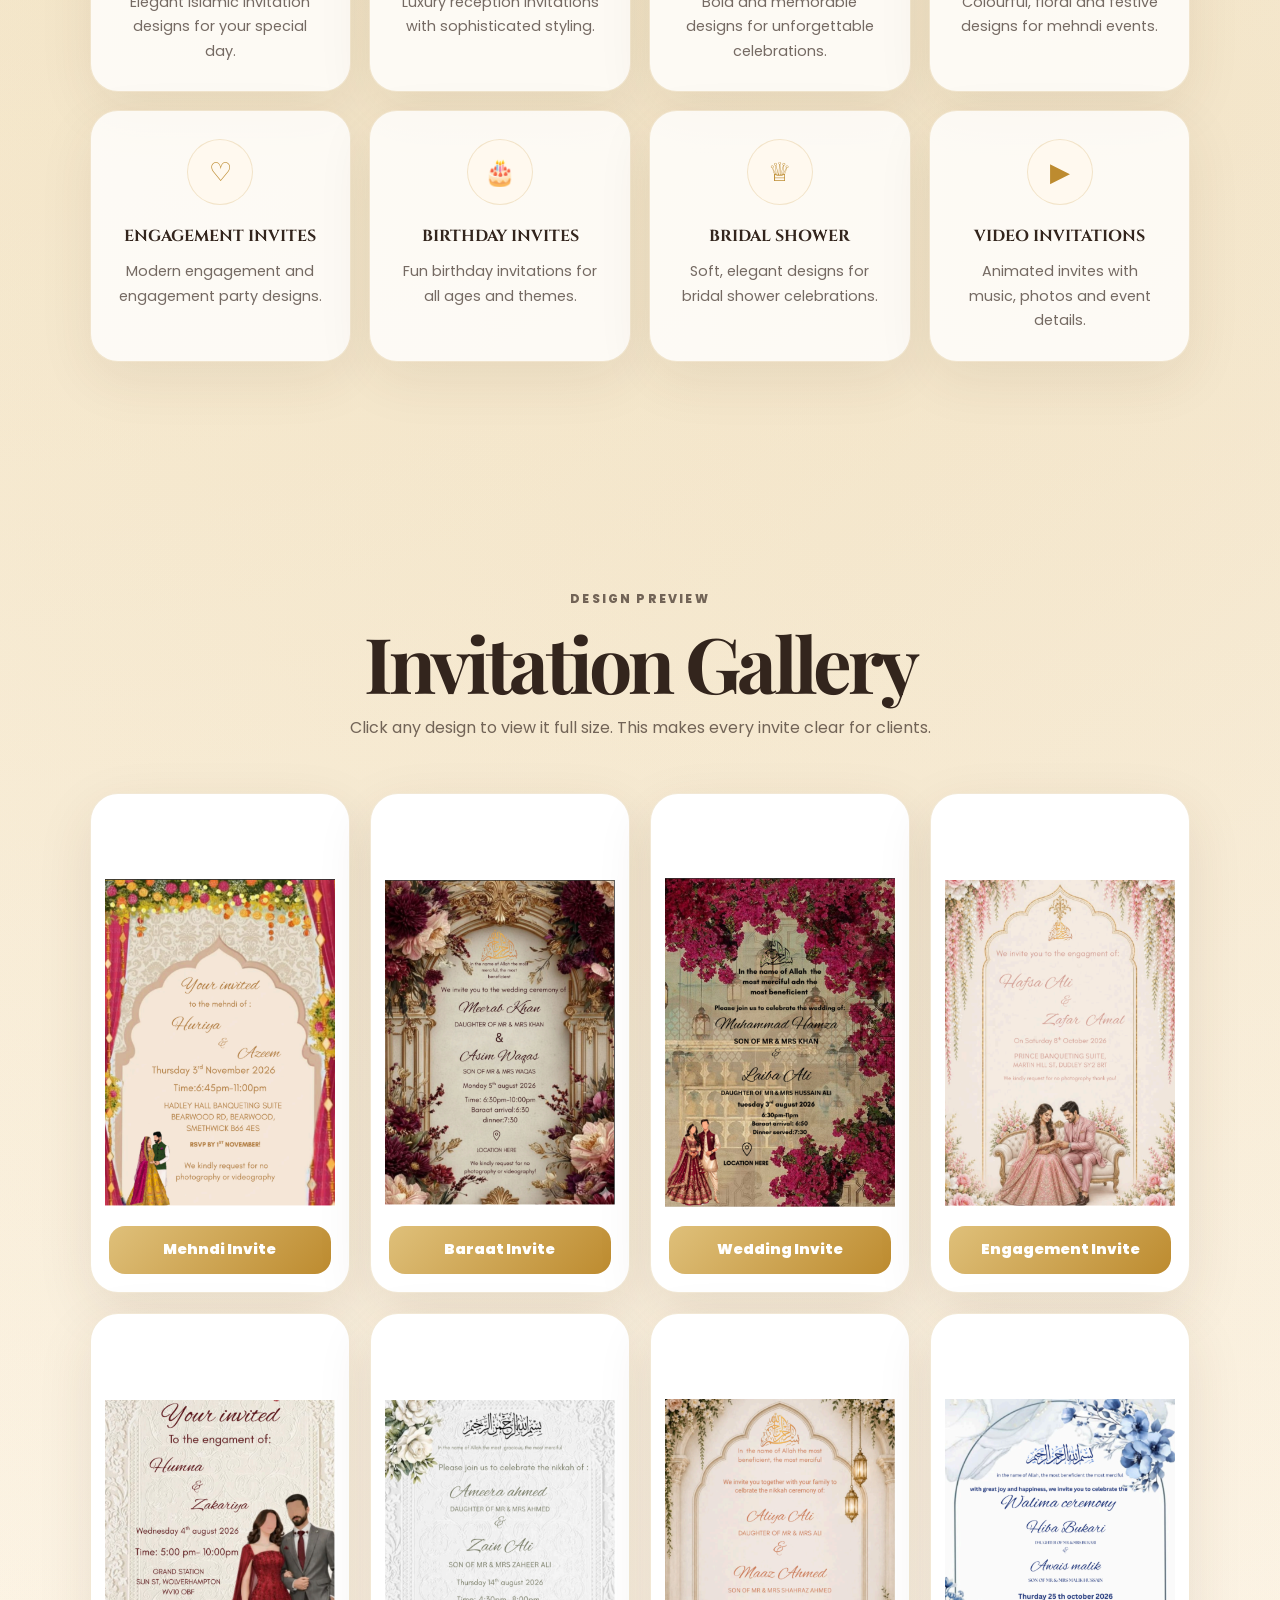
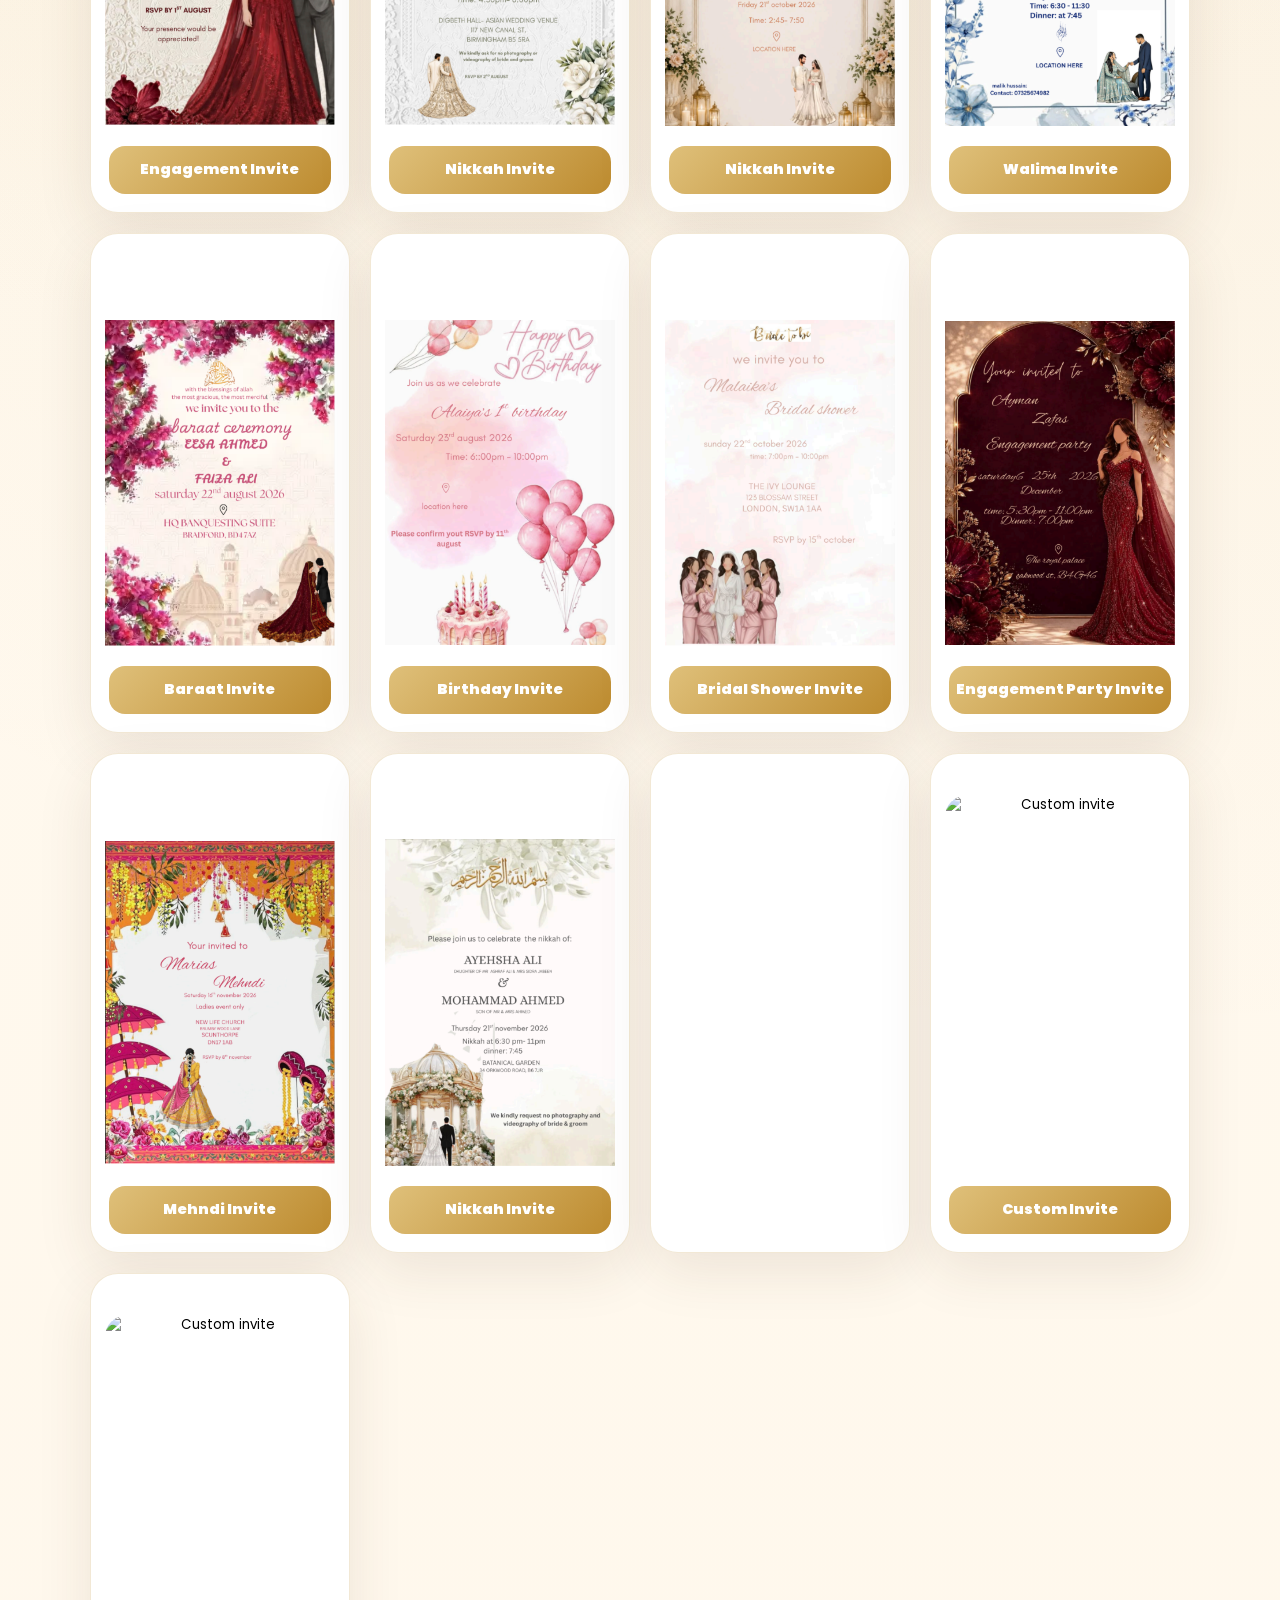
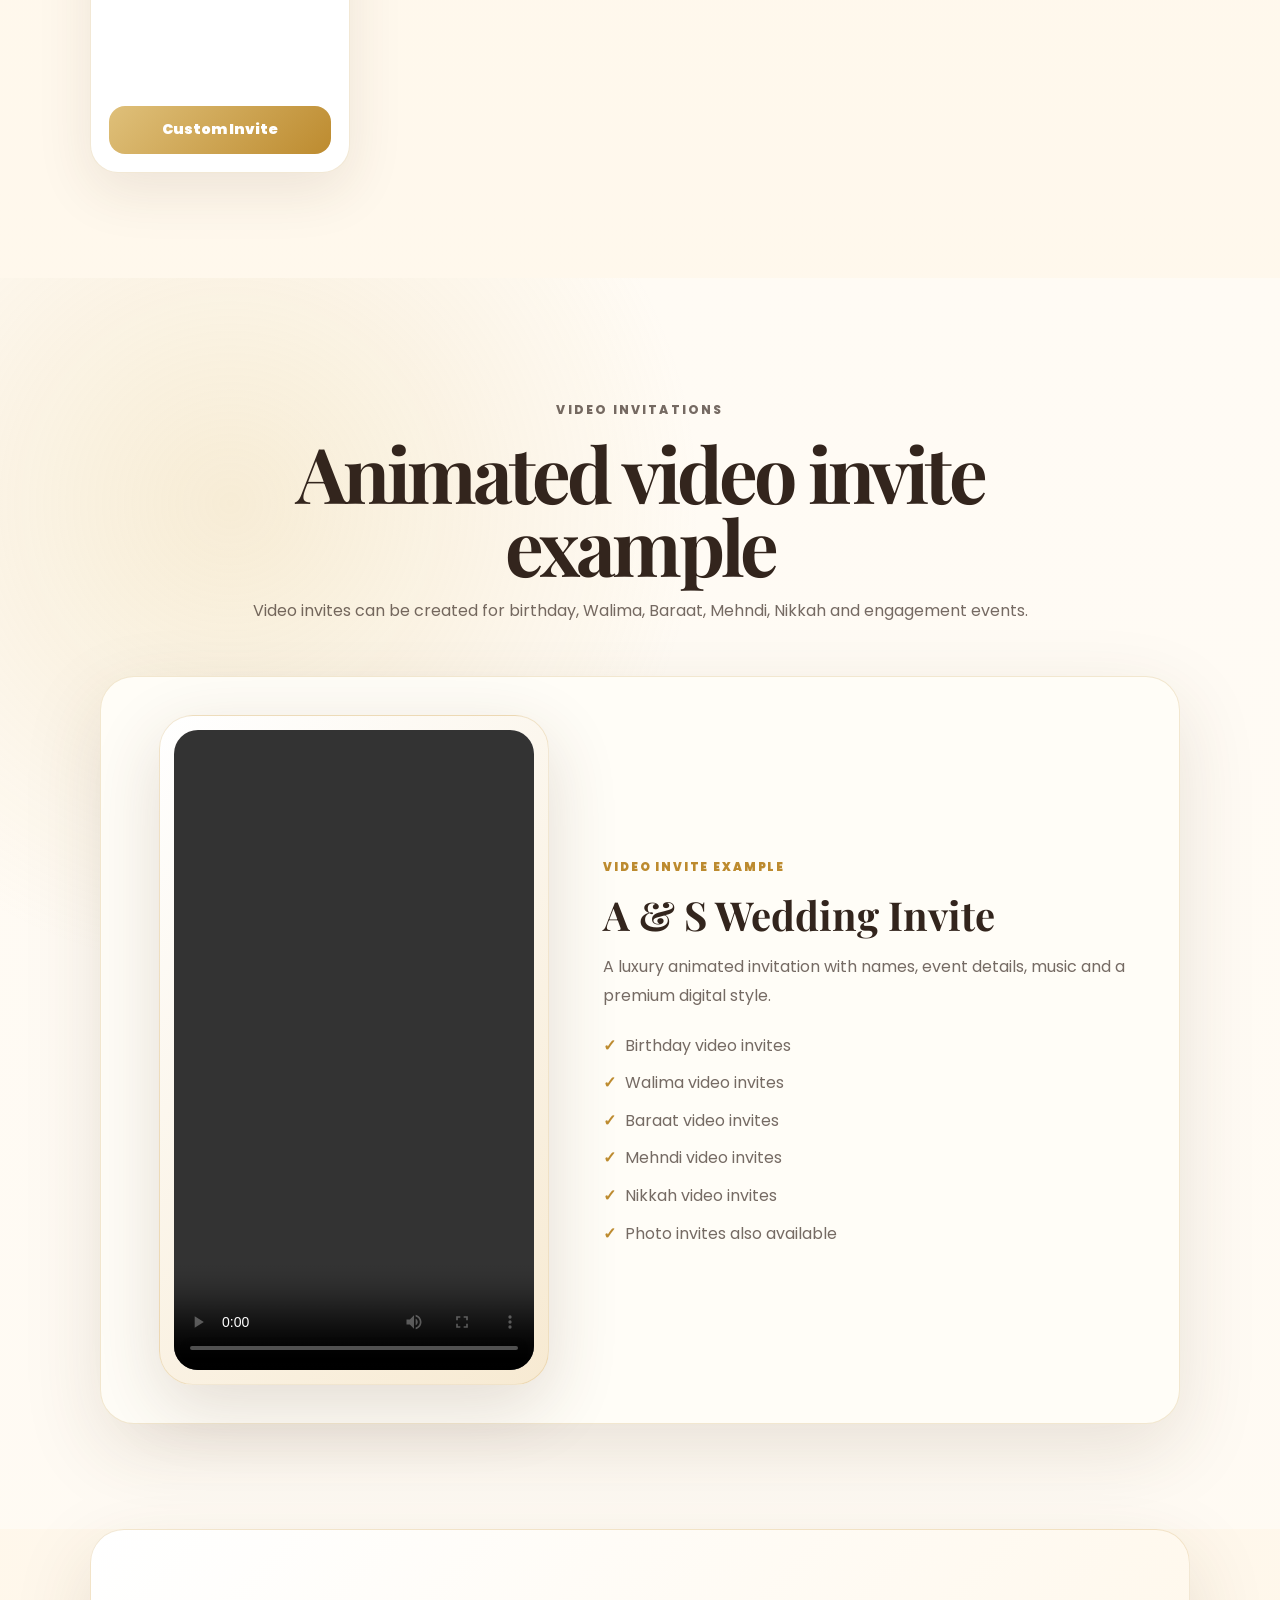
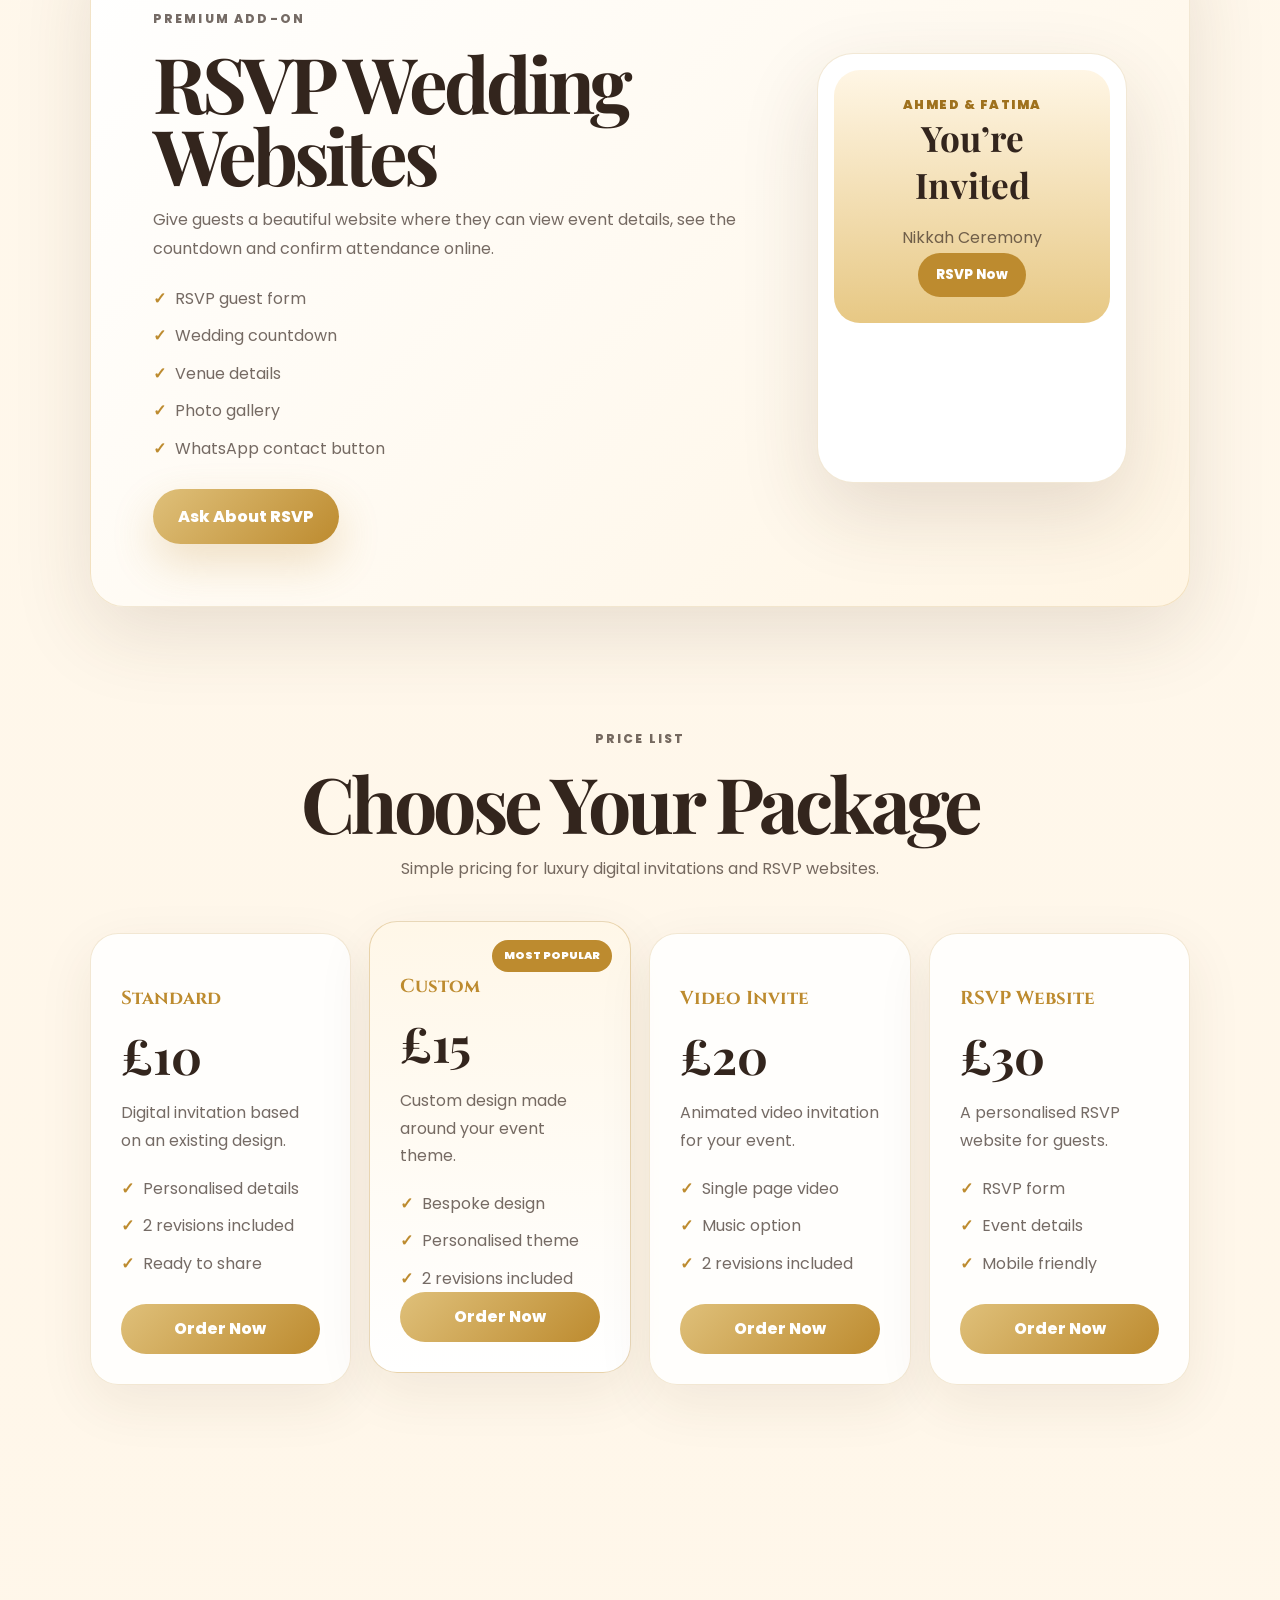
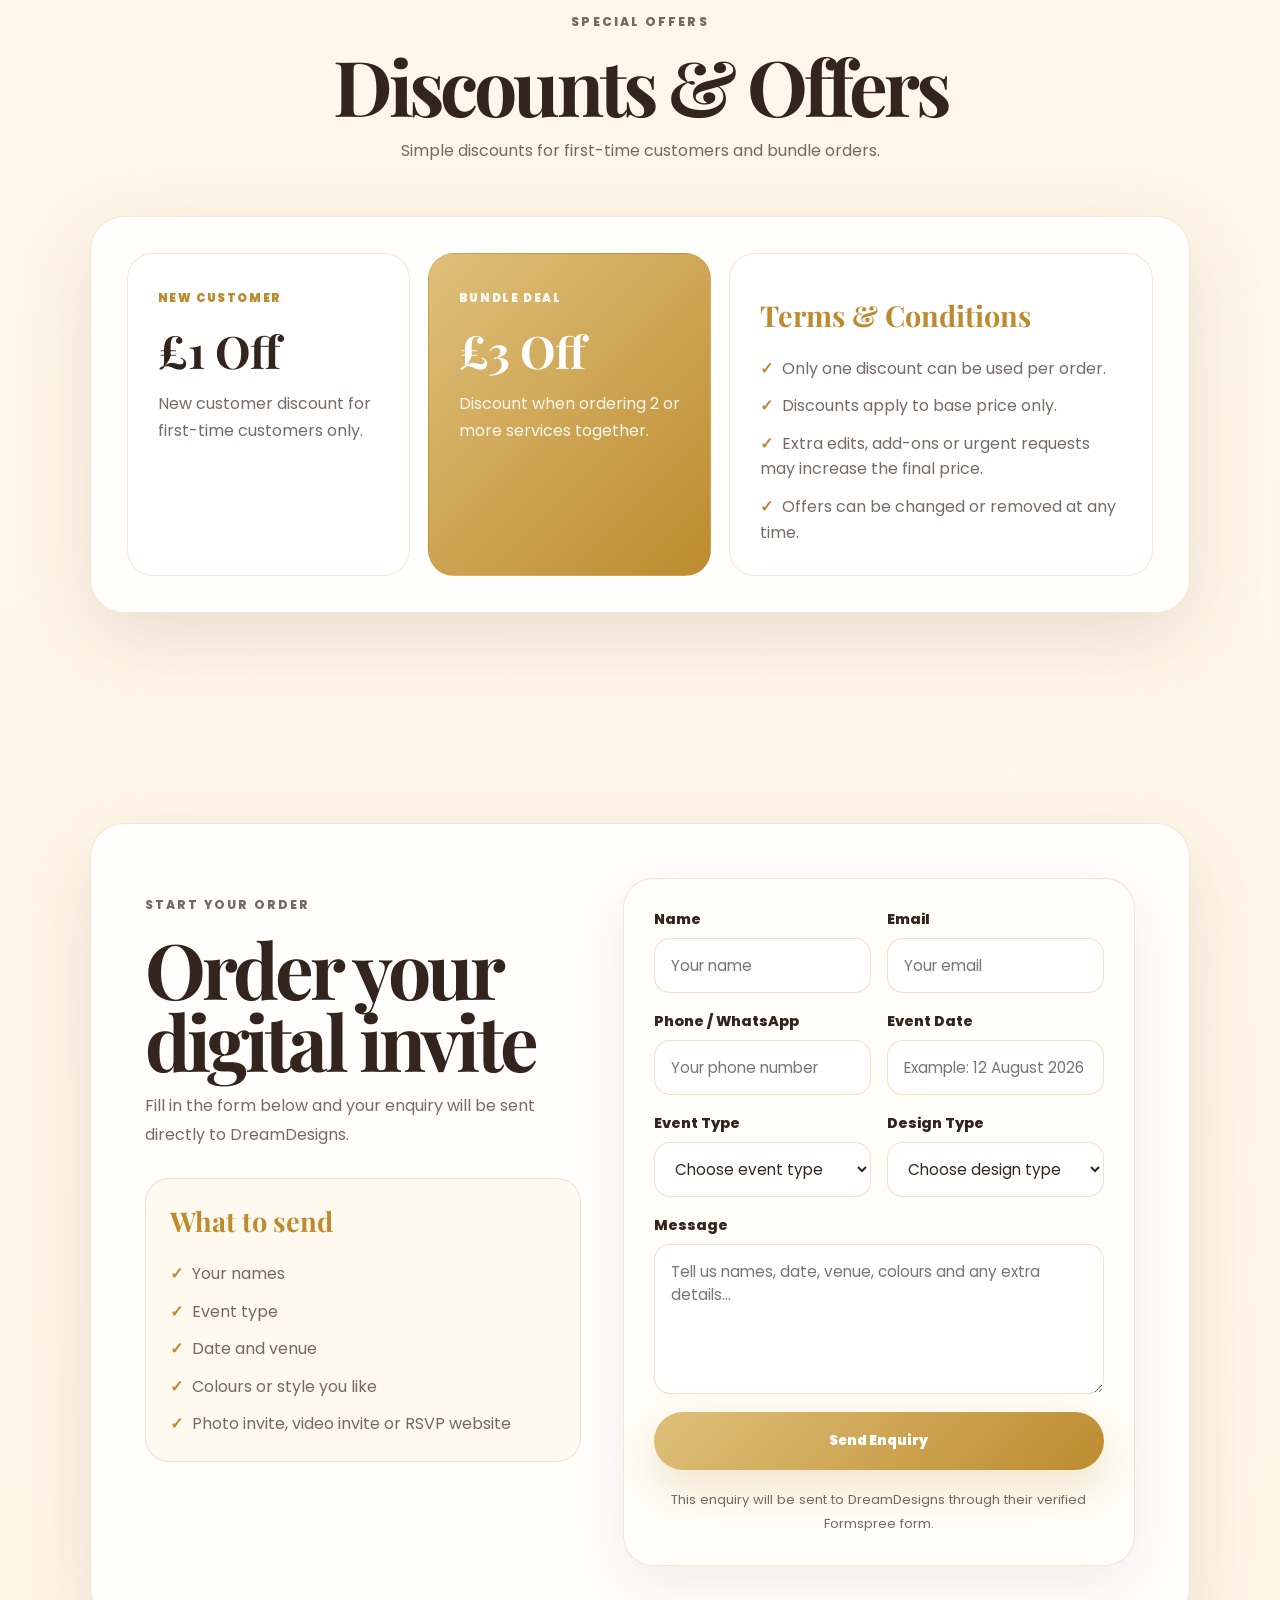
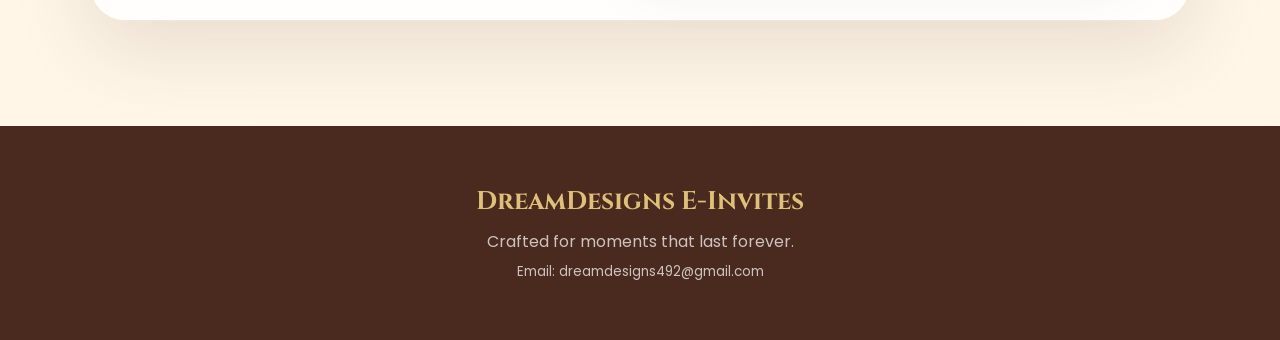
==== commit ee780edc: "Add files via upload" ====
--- a/index.html
+++ b/index.html
@@ -231,12 +231,13 @@
           <span>Nikkah Invite</span>
         </button>
         <button class="gallery-card reveal" data-title="Custom Invite">
-  <img src="imagesphoto-extra-1.jpg.png" alt="Custom invite">
+ <button class="gallery-card reveal" data-title="Custom Invite">
+  <img src="imagesphoto-custom-1.jpg.png" alt="Custom invite">
   <span>Custom Invite</span>
 </button>
 
 <button class="gallery-card reveal" data-title="Custom Invite">
-  <img src="imagesphoto-extra-2.jpg.png" alt="Custom invite">
+  <img src="imagesphoto-custom-2.jpg.png" alt="Custom invite">
   <span>Custom Invite</span>
 </button>
       </div>
--- a/style.css
+++ b/style.css
@@ -1313,4 +1313,256 @@
     top: 14px;
     right: 14px;
   }
+}
+/* FINAL MOBILE FIX */
+@media (max-width: 760px) {
+  html,
+  body {
+    overflow-x: hidden;
+  }
+
+  .header {
+    top: 10px;
+    width: calc(100% - 22px);
+    min-height: 62px;
+    padding: 10px 14px;
+    border-radius: 20px;
+  }
+
+  .logo span {
+    font-size: 1rem;
+  }
+
+  .logo small {
+    font-size: 0.48rem;
+    letter-spacing: 0.18em;
+  }
+
+  .menu-btn {
+    display: grid;
+    place-items: center;
+  }
+
+  .nav {
+    position: absolute;
+    top: 76px;
+    left: 0;
+    right: 0;
+    display: none;
+    flex-direction: column;
+    gap: 8px;
+    padding: 16px;
+    border-radius: 20px;
+    background: rgba(255, 253, 247, 0.98);
+    border: 1px solid var(--line);
+    box-shadow: var(--shadow);
+  }
+
+  .nav.active {
+    display: flex;
+  }
+
+  .nav a {
+    width: 100%;
+    text-align: center;
+    padding: 13px 14px;
+  }
+
+  .hero {
+    min-height: 100svh;
+    padding: 0 18px;
+  }
+
+  .hero-content {
+    padding: 120px 0 55px;
+  }
+
+  .hero h1 {
+    font-size: clamp(2.8rem, 17vw, 4.4rem);
+    line-height: 0.9;
+    letter-spacing: -0.08em;
+  }
+
+  .hero h2 {
+    font-size: 1.18rem;
+    line-height: 1.3;
+    margin-top: 18px;
+  }
+
+  .hero p {
+    font-size: 0.94rem;
+    line-height: 1.7;
+    max-width: 95%;
+  }
+
+  .hero-actions {
+    flex-direction: column;
+    gap: 12px;
+    margin-top: 26px;
+  }
+
+  .btn {
+    width: 100%;
+  }
+
+  .hero-pills {
+    gap: 8px;
+    margin-top: 22px;
+  }
+
+  .hero-pills span {
+    font-size: 0.78rem;
+    padding: 9px 11px;
+  }
+
+  .feature-strip {
+    margin: -18px 16px 0;
+    grid-template-columns: 1fr;
+    padding: 18px;
+    border-radius: 24px;
+  }
+
+  .feature-strip div {
+    border-right: 0;
+    border-bottom: 1px solid var(--line);
+  }
+
+  .feature-strip div:last-child {
+    border-bottom: 0;
+  }
+
+  .section {
+    padding: 72px 18px;
+  }
+
+  .section-head {
+    margin-bottom: 32px;
+  }
+
+  .section-head h2,
+  .video-section h2,
+  .rsvp-section h2,
+  .contact-card h2 {
+    font-size: clamp(2.25rem, 12vw, 3.35rem);
+    line-height: 0.96;
+  }
+
+  .collection-grid,
+  .gallery-grid,
+  .pricing-grid {
+    grid-template-columns: 1fr;
+    gap: 18px;
+  }
+
+  .gallery-card {
+    min-height: auto;
+    height: auto;
+    padding: 12px 12px 76px;
+    border-radius: 24px;
+  }
+
+  .gallery-card img {
+    height: auto;
+    max-height: 560px;
+    object-fit: contain;
+    border-radius: 18px;
+  }
+
+  .gallery-card span {
+    left: 14px;
+    right: 14px;
+    bottom: 14px;
+  }
+
+  .video-layout {
+    padding: 22px;
+    border-radius: 26px;
+    grid-template-columns: 1fr;
+  }
+
+  .video-phone {
+    max-width: 100%;
+    width: 100%;
+    padding: 10px;
+    border-radius: 26px;
+  }
+
+  .video-phone video {
+    height: auto;
+    max-height: 78vh;
+    aspect-ratio: 9 / 16;
+    object-fit: contain;
+    border-radius: 20px;
+  }
+
+  .video-info h3 {
+    font-size: 2rem;
+  }
+
+  .rsvp-section {
+    margin: 0 18px;
+    padding: 26px 20px;
+    grid-template-columns: 1fr;
+    border-radius: 26px;
+  }
+
+  .phone-preview {
+    min-height: 360px;
+  }
+
+  .offers-panel {
+    grid-template-columns: 1fr;
+    padding: 22px;
+    border-radius: 26px;
+  }
+
+  .pricing-grid article.featured {
+    transform: none;
+  }
+
+  .contact-card {
+    grid-template-columns: 1fr;
+    padding: 24px 18px;
+    border-radius: 26px;
+    gap: 24px;
+  }
+
+  .contact-note {
+    padding: 20px;
+    border-radius: 20px;
+  }
+
+  .form {
+    padding: 20px;
+    border-radius: 22px;
+  }
+
+  .form-row {
+    grid-template-columns: 1fr;
+    gap: 14px;
+  }
+
+  .form input,
+  .form select,
+  .form textarea {
+    font-size: 16px;
+  }
+
+  .lightbox {
+    padding: 16px;
+  }
+
+  .lightbox-content {
+    width: 100%;
+  }
+
+  .lightbox-content img {
+    max-height: 78vh;
+    border-radius: 18px;
+  }
+
+  .lightbox-close {
+    top: 14px;
+    right: 14px;
+  }
 }
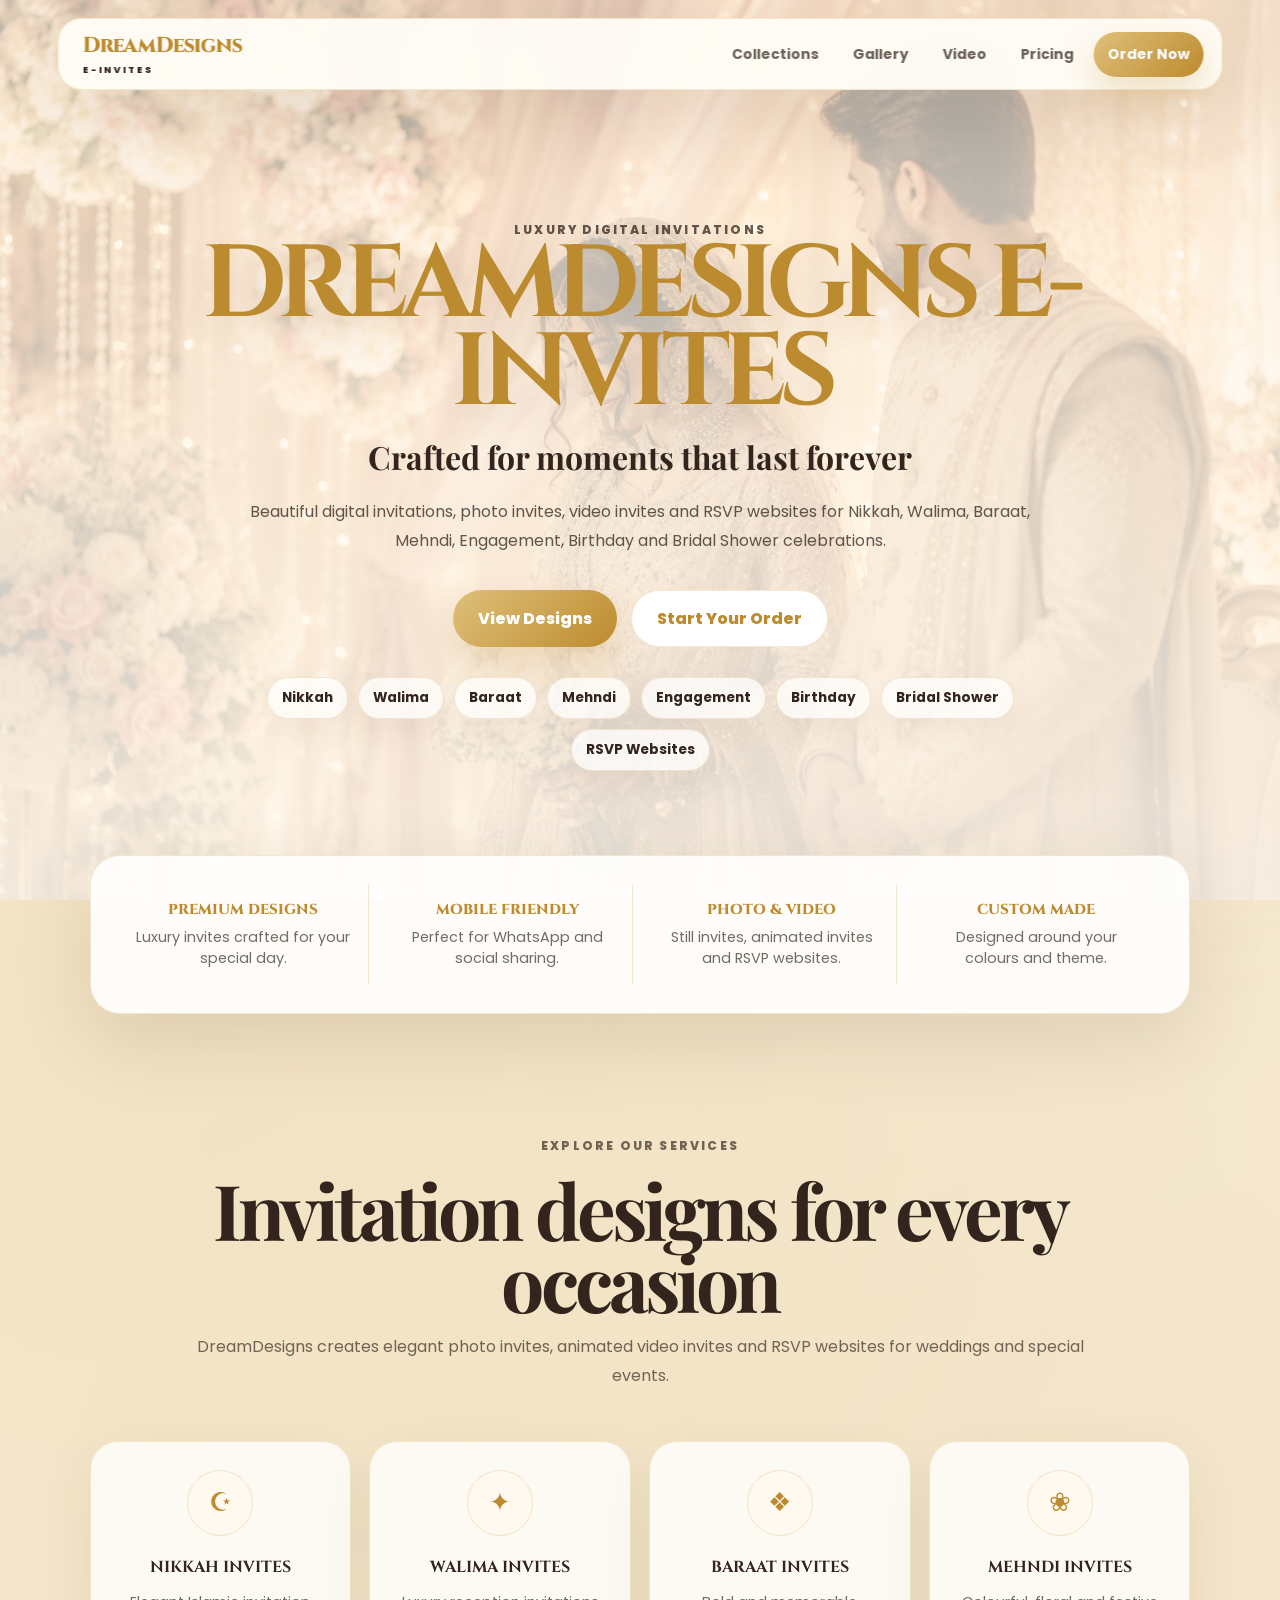
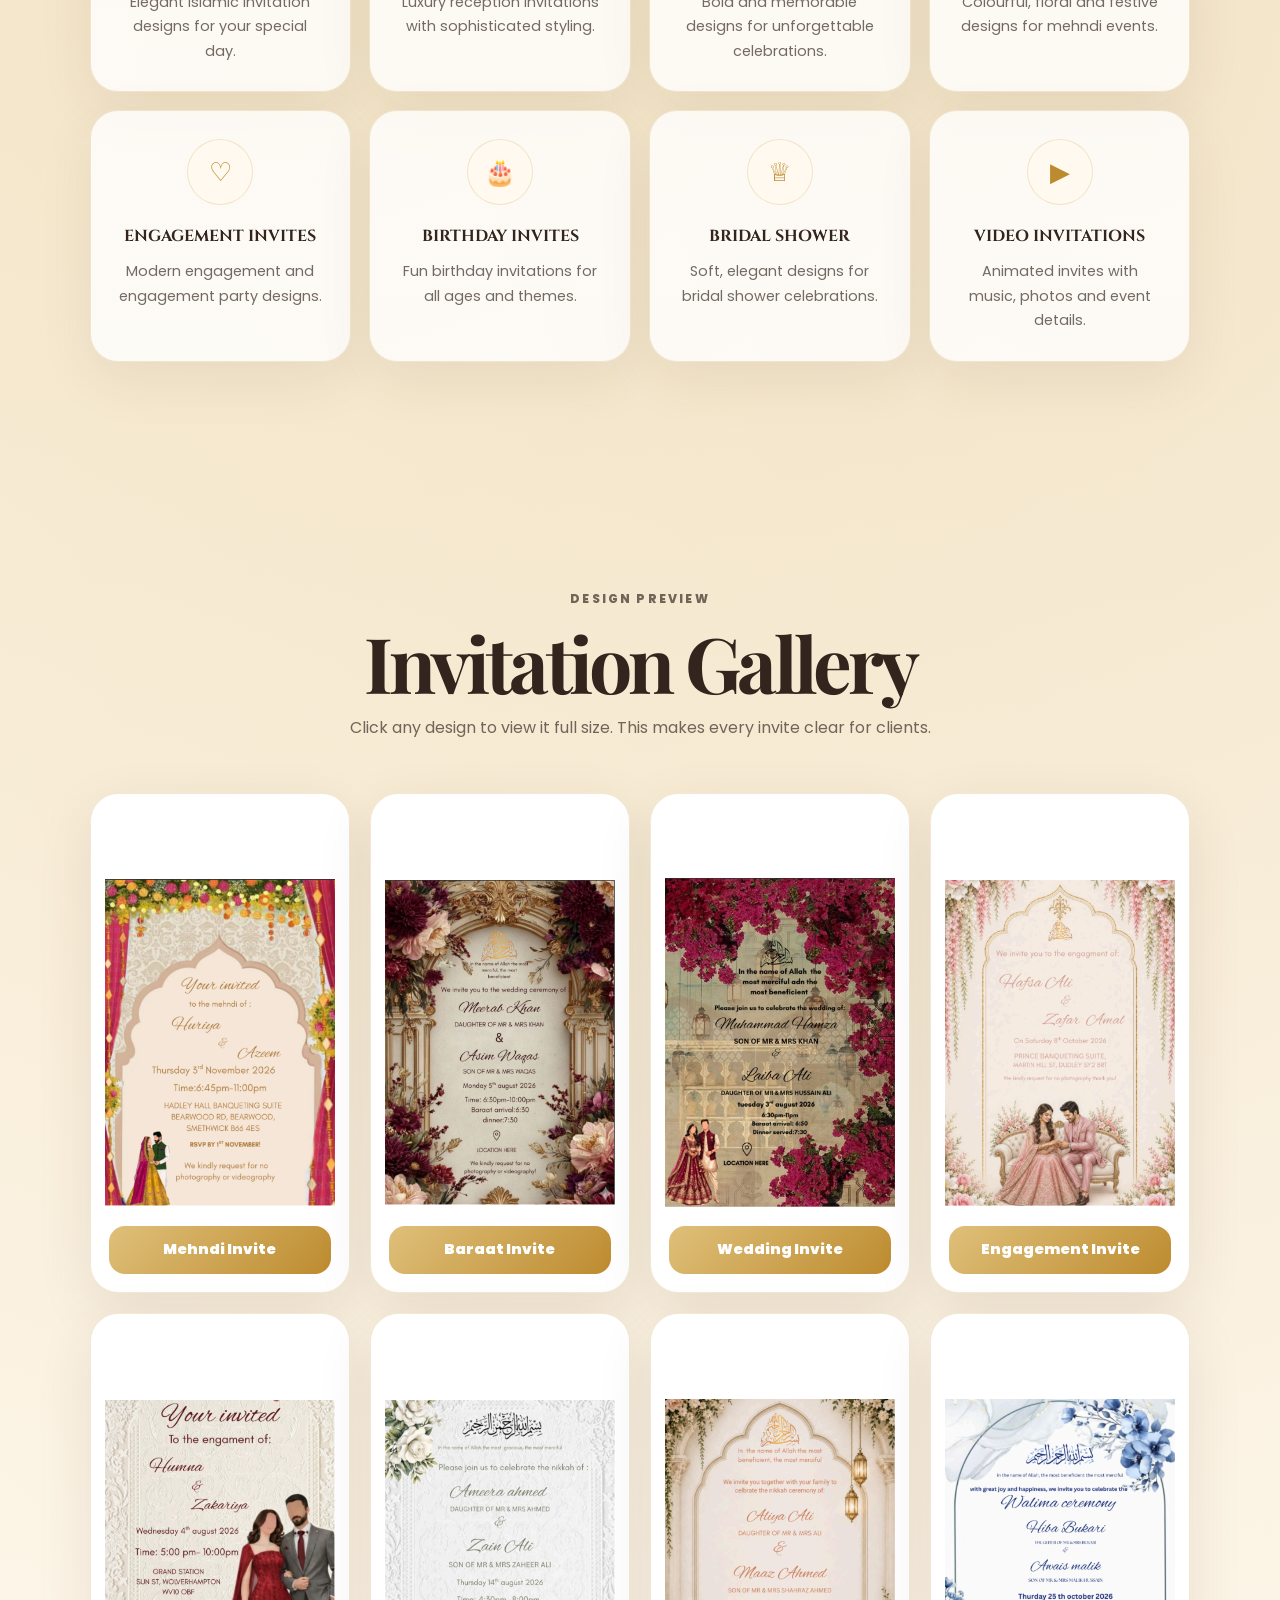
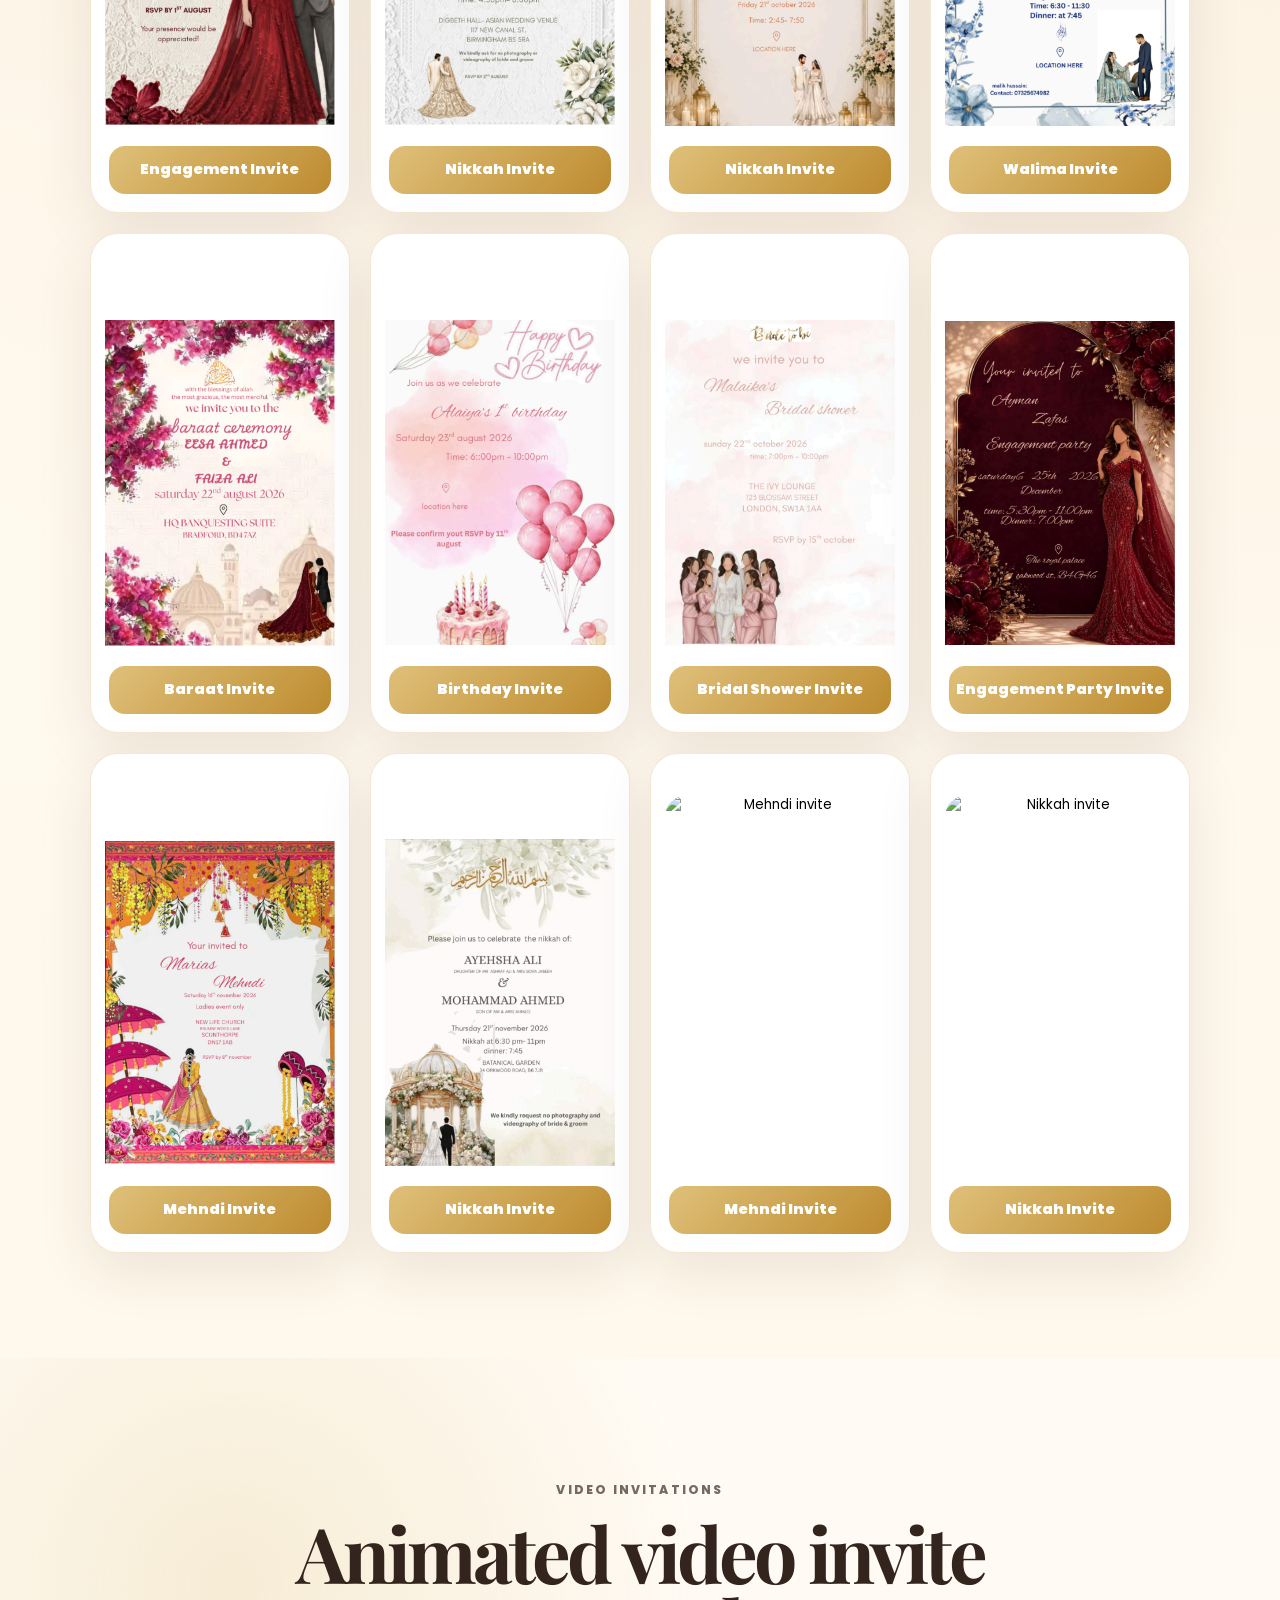
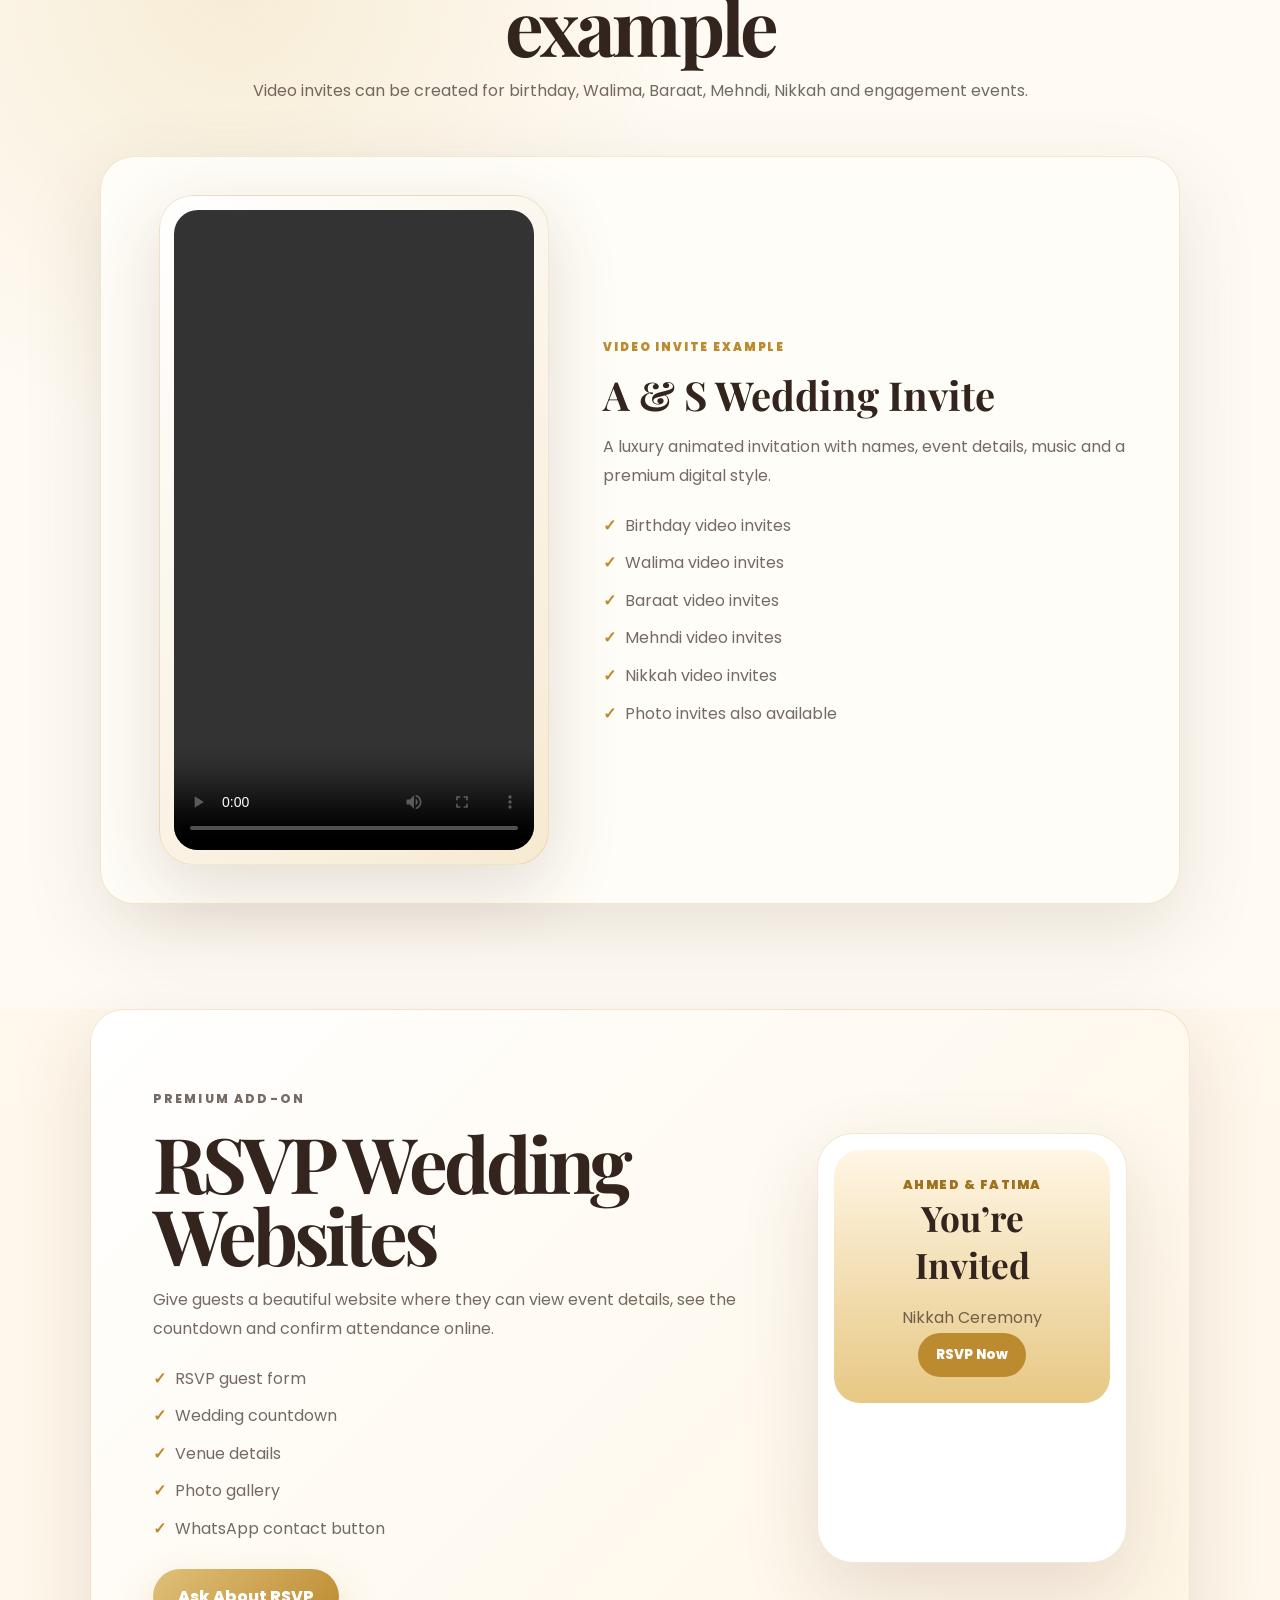
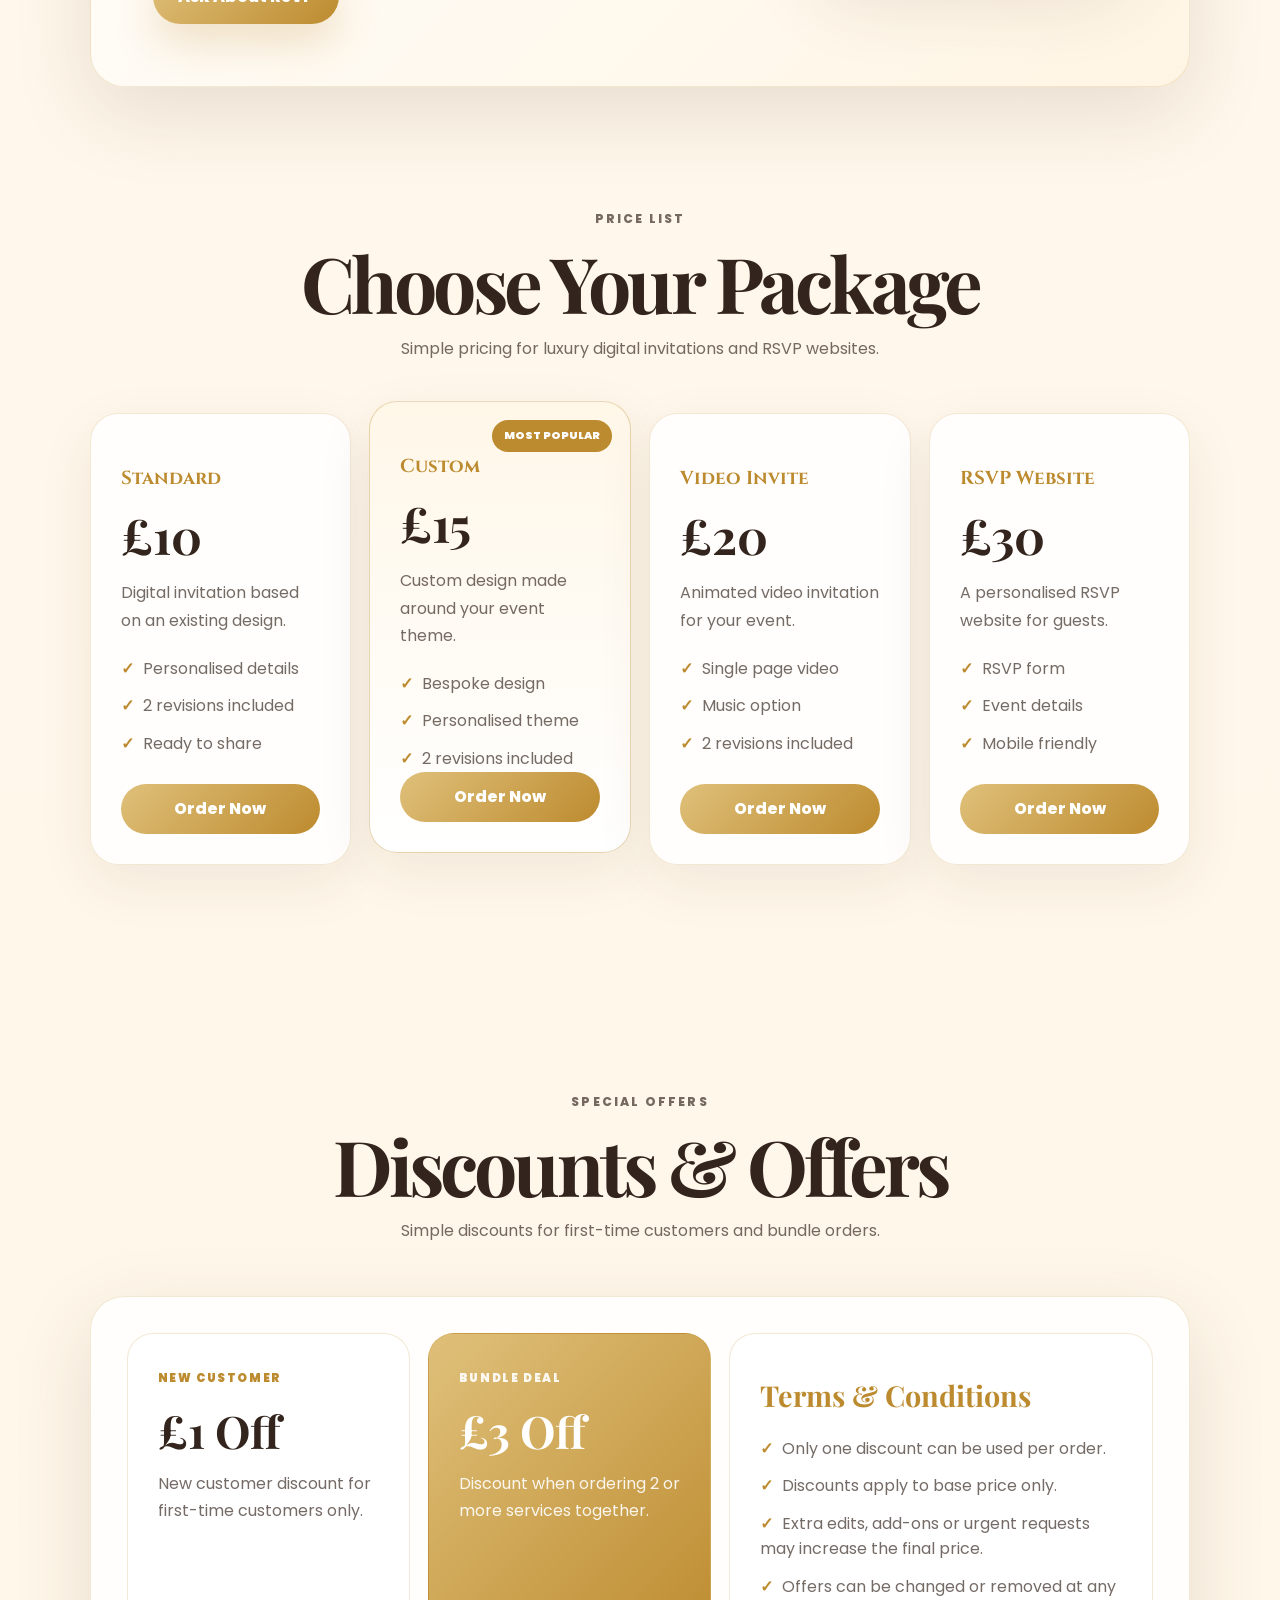
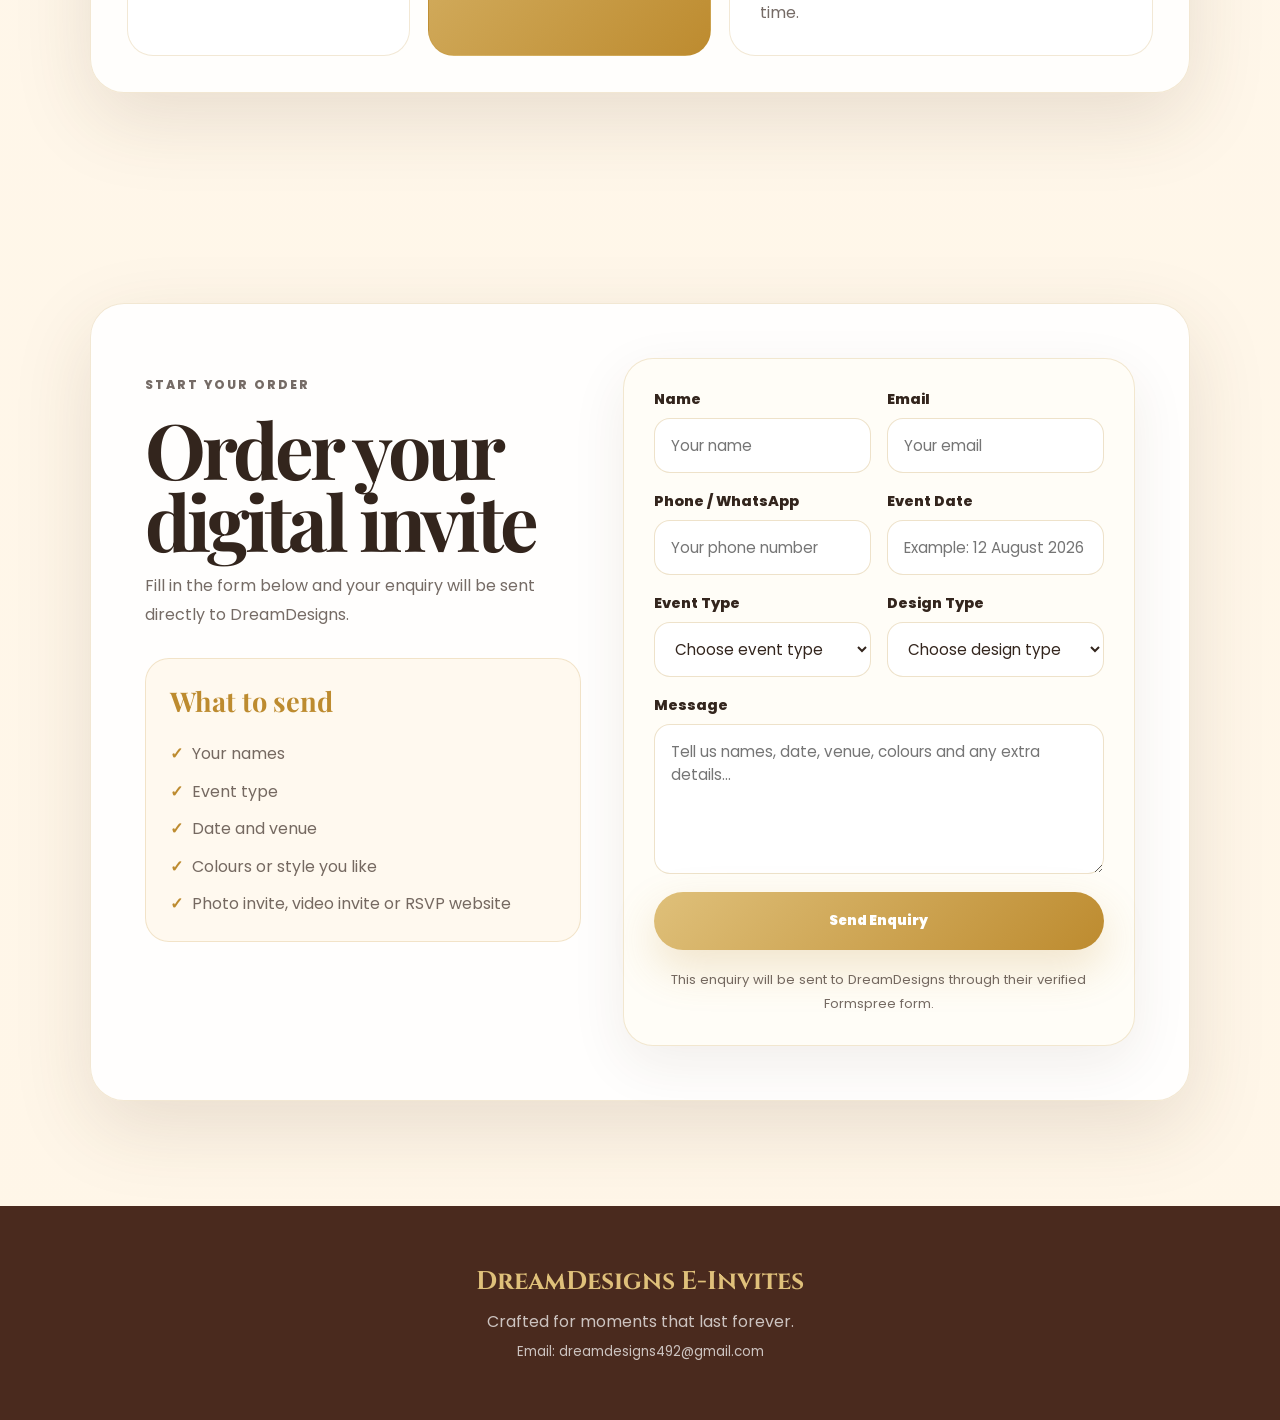
==== commit 60cac7a3: "Add files via upload" ====
--- a/index.html
+++ b/index.html
@@ -151,98 +151,97 @@
       </div>
     </section>
 
-    <section class="section gallery" id="gallery">
-      <div class="section-head center reveal">
-        <p class="eyebrow">Design Preview</p>
-        <h2>Invitation Gallery</h2>
-        <p>
-          Click any design to view it full size. This makes every invite clear for clients.
-        </p>
-      </div>
-
-      <div class="gallery-grid">
-        <button class="gallery-card reveal" data-title="Mehndi Invite">
-          <img src="imagesphoto-mehndi-1.jpg.png" alt="Mehndi invite">
-          <span>Mehndi Invite</span>
-        </button>
-
-        <button class="gallery-card reveal" data-title="Baraat Invite">
-          <img src="imagesphoto-baraat-1.jpg.png" alt="Baraat invite">
-          <span>Baraat Invite</span>
-        </button>
-
-        <button class="gallery-card reveal" data-title="Wedding Invite">
-          <img src="imagesphoto-wedding.jpg.png" alt="Wedding invite">
-          <span>Wedding Invite</span>
-        </button>
-
-        <button class="gallery-card reveal" data-title="Engagement Invite">
-          <img src="imagesphoto-engagement-1.jpg.png" alt="Engagement invite">
-          <span>Engagement Invite</span>
-        </button>
-
-        <button class="gallery-card reveal" data-title="Engagement Invite">
-          <img src="imagesphoto-engagement-2.jpg.png" alt="Engagement invite">
-          <span>Engagement Invite</span>
-        </button>
-
-        <button class="gallery-card reveal" data-title="Nikkah Invite">
-          <img src="imagesphoto-nikkah-1.jpg.png" alt="Nikkah invite">
-          <span>Nikkah Invite</span>
-        </button>
-
-        <button class="gallery-card reveal" data-title="Nikkah Invite">
-          <img src="imagesphoto-nikkah-2.jpg.png" alt="Nikkah invite">
-          <span>Nikkah Invite</span>
-        </button>
-
-        <button class="gallery-card reveal" data-title="Walima Invite">
-          <img src="imagesphoto-walima.jpg.png" alt="Walima invite">
-          <span>Walima Invite</span>
-        </button>
-
-        <button class="gallery-card reveal" data-title="Baraat Invite">
-          <img src="imagesphoto-baraat-2.jpg.png" alt="Baraat invite">
-          <span>Baraat Invite</span>
-        </button>
-
-        <button class="gallery-card reveal" data-title="Birthday Invite">
-          <img src="imagesphoto-birthday.jpg.png" alt="Birthday invite">
-          <span>Birthday Invite</span>
-        </button>
-
-        <button class="gallery-card reveal" data-title="Bridal Shower Invite">
-          <img src="imagesphoto-bridal-shower.jpg.png" alt="Bridal shower invite">
-          <span>Bridal Shower Invite</span>
-        </button>
-
-        <button class="gallery-card reveal" data-title="Engagement Party Invite">
-          <img src="imagesphoto-engagement-party.jpg.png" alt="Engagement party invite">
-          <span>Engagement Party Invite</span>
-        </button>
-
-        <button class="gallery-card reveal" data-title="Mehndi Invite">
-          <img src="imagesphoto-mehndi-2.jpg.png" alt="Mehndi invite">
-          <span>Mehndi Invite</span>
-        </button>
-
-        <button class="gallery-card reveal" data-title="Nikkah Invite">
-          <img src="imagesphoto-nikkah-3.jpg.png" alt="Nikkah invite">
-          <span>Nikkah Invite</span>
-        </button>
-        <button class="gallery-card reveal" data-title="Custom Invite">
- <button class="gallery-card reveal" data-title="Custom Invite">
-  <img src="imagesphoto-custom-1.jpg.png" alt="Custom invite">
-  <span>Custom Invite</span>
-</button>
-
-<button class="gallery-card reveal" data-title="Custom Invite">
-  <img src="imagesphoto-custom-2.jpg.png" alt="Custom invite">
-  <span>Custom Invite</span>
-</button>
-      </div>
-      
-    </section>
+   <section class="section gallery" id="gallery">
+  <div class="section-head center reveal">
+    <p class="eyebrow">Design Preview</p>
+    <h2>Invitation Gallery</h2>
+    <p>
+      Click any design to view it full size. This makes every invite clear for clients.
+    </p>
+  </div>
+
+  <div class="gallery-grid">
+    <button class="gallery-card reveal" data-title="Mehndi Invite">
+      <img src="imagesphoto-mehndi-1.jpg.png" alt="Mehndi invite">
+      <span>Mehndi Invite</span>
+    </button>
+
+    <button class="gallery-card reveal" data-title="Baraat Invite">
+      <img src="imagesphoto-baraat-1.jpg.png" alt="Baraat invite">
+      <span>Baraat Invite</span>
+    </button>
+
+    <button class="gallery-card reveal" data-title="Wedding Invite">
+      <img src="imagesphoto-wedding.jpg.png" alt="Wedding invite">
+      <span>Wedding Invite</span>
+    </button>
+
+    <button class="gallery-card reveal" data-title="Engagement Invite">
+      <img src="imagesphoto-engagement-1.jpg.png" alt="Engagement invite">
+      <span>Engagement Invite</span>
+    </button>
+
+    <button class="gallery-card reveal" data-title="Engagement Invite">
+      <img src="imagesphoto-engagement-2.jpg.png" alt="Engagement invite">
+      <span>Engagement Invite</span>
+    </button>
+
+    <button class="gallery-card reveal" data-title="Nikkah Invite">
+      <img src="imagesphoto-nikkah-1.jpg.png" alt="Nikkah invite">
+      <span>Nikkah Invite</span>
+    </button>
+
+    <button class="gallery-card reveal" data-title="Nikkah Invite">
+      <img src="imagesphoto-nikkah-2.jpg.png" alt="Nikkah invite">
+      <span>Nikkah Invite</span>
+    </button>
+
+    <button class="gallery-card reveal" data-title="Walima Invite">
+      <img src="imagesphoto-walima.jpg.png" alt="Walima invite">
+      <span>Walima Invite</span>
+    </button>
+
+    <button class="gallery-card reveal" data-title="Baraat Invite">
+      <img src="imagesphoto-baraat-2.jpg.png" alt="Baraat invite">
+      <span>Baraat Invite</span>
+    </button>
+
+    <button class="gallery-card reveal" data-title="Birthday Invite">
+      <img src="imagesphoto-birthday.jpg.png" alt="Birthday invite">
+      <span>Birthday Invite</span>
+    </button>
+
+    <button class="gallery-card reveal" data-title="Bridal Shower Invite">
+      <img src="imagesphoto-bridal-shower.jpg.png" alt="Bridal shower invite">
+      <span>Bridal Shower Invite</span>
+    </button>
+
+    <button class="gallery-card reveal" data-title="Engagement Party Invite">
+      <img src="imagesphoto-engagement-party.jpg.png" alt="Engagement party invite">
+      <span>Engagement Party Invite</span>
+    </button>
+
+    <button class="gallery-card reveal" data-title="Mehndi Invite">
+      <img src="imagesphoto-mehndi-2.jpg.png" alt="Mehndi invite">
+      <span>Mehndi Invite</span>
+    </button>
+
+    <button class="gallery-card reveal" data-title="Nikkah Invite">
+      <img src="imagesphoto-nikkah-3.jpg.png" alt="Nikkah invite">
+      <span>Nikkah Invite</span>
+    </button>
+
+    <button class="gallery-card reveal" data-title="Mehndi Invite">
+      <img src="imagesphoto-mehndi-3.jpg.png" alt="Mehndi invite">
+      <span>Mehndi Invite</span>
+    </button>
+
+    <button class="gallery-card reveal" data-title="Nikkah Invite">
+      <img src="imagesphoto-nikkah-4.jpg.png" alt="Nikkah invite">
+      <span>Nikkah Invite</span>
+    </button>
+  </div>
+</section>
 
     <section class="section video-section" id="video">
       <div class="section-head center reveal">
--- a/style.css
+++ b/style.css
@@ -1565,4 +1565,256 @@
     top: 14px;
     right: 14px;
   }
+}
+/* FINAL MOBILE FIX */
+@media (max-width: 760px) {
+  html,
+  body {
+    overflow-x: hidden;
+  }
+
+  .header {
+    top: 10px;
+    width: calc(100% - 22px);
+    min-height: 62px;
+    padding: 10px 14px;
+    border-radius: 20px;
+  }
+
+  .logo span {
+    font-size: 1rem;
+  }
+
+  .logo small {
+    font-size: 0.48rem;
+    letter-spacing: 0.18em;
+  }
+
+  .menu-btn {
+    display: grid;
+    place-items: center;
+  }
+
+  .nav {
+    position: absolute;
+    top: 76px;
+    left: 0;
+    right: 0;
+    display: none;
+    flex-direction: column;
+    gap: 8px;
+    padding: 16px;
+    border-radius: 20px;
+    background: rgba(255, 253, 247, 0.98);
+    border: 1px solid var(--line);
+    box-shadow: var(--shadow);
+  }
+
+  .nav.active {
+    display: flex;
+  }
+
+  .nav a {
+    width: 100%;
+    text-align: center;
+    padding: 13px 14px;
+  }
+
+  .hero {
+    min-height: 100svh;
+    padding: 0 18px;
+  }
+
+  .hero-content {
+    padding: 120px 0 55px;
+  }
+
+  .hero h1 {
+    font-size: clamp(2.8rem, 17vw, 4.4rem);
+    line-height: 0.9;
+    letter-spacing: -0.08em;
+  }
+
+  .hero h2 {
+    font-size: 1.18rem;
+    line-height: 1.3;
+    margin-top: 18px;
+  }
+
+  .hero p {
+    font-size: 0.94rem;
+    line-height: 1.7;
+    max-width: 95%;
+  }
+
+  .hero-actions {
+    flex-direction: column;
+    gap: 12px;
+    margin-top: 26px;
+  }
+
+  .btn {
+    width: 100%;
+  }
+
+  .hero-pills {
+    gap: 8px;
+    margin-top: 22px;
+  }
+
+  .hero-pills span {
+    font-size: 0.78rem;
+    padding: 9px 11px;
+  }
+
+  .feature-strip {
+    margin: -18px 16px 0;
+    grid-template-columns: 1fr;
+    padding: 18px;
+    border-radius: 24px;
+  }
+
+  .feature-strip div {
+    border-right: 0;
+    border-bottom: 1px solid var(--line);
+  }
+
+  .feature-strip div:last-child {
+    border-bottom: 0;
+  }
+
+  .section {
+    padding: 72px 18px;
+  }
+
+  .section-head {
+    margin-bottom: 32px;
+  }
+
+  .section-head h2,
+  .video-section h2,
+  .rsvp-section h2,
+  .contact-card h2 {
+    font-size: clamp(2.25rem, 12vw, 3.35rem);
+    line-height: 0.96;
+  }
+
+  .collection-grid,
+  .gallery-grid,
+  .pricing-grid {
+    grid-template-columns: 1fr;
+    gap: 18px;
+  }
+
+  .gallery-card {
+    min-height: auto;
+    height: auto;
+    padding: 12px 12px 76px;
+    border-radius: 24px;
+  }
+
+  .gallery-card img {
+    height: auto;
+    max-height: 560px;
+    object-fit: contain;
+    border-radius: 18px;
+  }
+
+  .gallery-card span {
+    left: 14px;
+    right: 14px;
+    bottom: 14px;
+  }
+
+  .video-layout {
+    padding: 22px;
+    border-radius: 26px;
+    grid-template-columns: 1fr;
+  }
+
+  .video-phone {
+    max-width: 100%;
+    width: 100%;
+    padding: 10px;
+    border-radius: 26px;
+  }
+
+  .video-phone video {
+    height: auto;
+    max-height: 78vh;
+    aspect-ratio: 9 / 16;
+    object-fit: contain;
+    border-radius: 20px;
+  }
+
+  .video-info h3 {
+    font-size: 2rem;
+  }
+
+  .rsvp-section {
+    margin: 0 18px;
+    padding: 26px 20px;
+    grid-template-columns: 1fr;
+    border-radius: 26px;
+  }
+
+  .phone-preview {
+    min-height: 360px;
+  }
+
+  .offers-panel {
+    grid-template-columns: 1fr;
+    padding: 22px;
+    border-radius: 26px;
+  }
+
+  .pricing-grid article.featured {
+    transform: none;
+  }
+
+  .contact-card {
+    grid-template-columns: 1fr;
+    padding: 24px 18px;
+    border-radius: 26px;
+    gap: 24px;
+  }
+
+  .contact-note {
+    padding: 20px;
+    border-radius: 20px;
+  }
+
+  .form {
+    padding: 20px;
+    border-radius: 22px;
+  }
+
+  .form-row {
+    grid-template-columns: 1fr;
+    gap: 14px;
+  }
+
+  .form input,
+  .form select,
+  .form textarea {
+    font-size: 16px;
+  }
+
+  .lightbox {
+    padding: 16px;
+  }
+
+  .lightbox-content {
+    width: 100%;
+  }
+
+  .lightbox-content img {
+    max-height: 78vh;
+    border-radius: 18px;
+  }
+
+  .lightbox-close {
+    top: 14px;
+    right: 14px;
+  }
 }
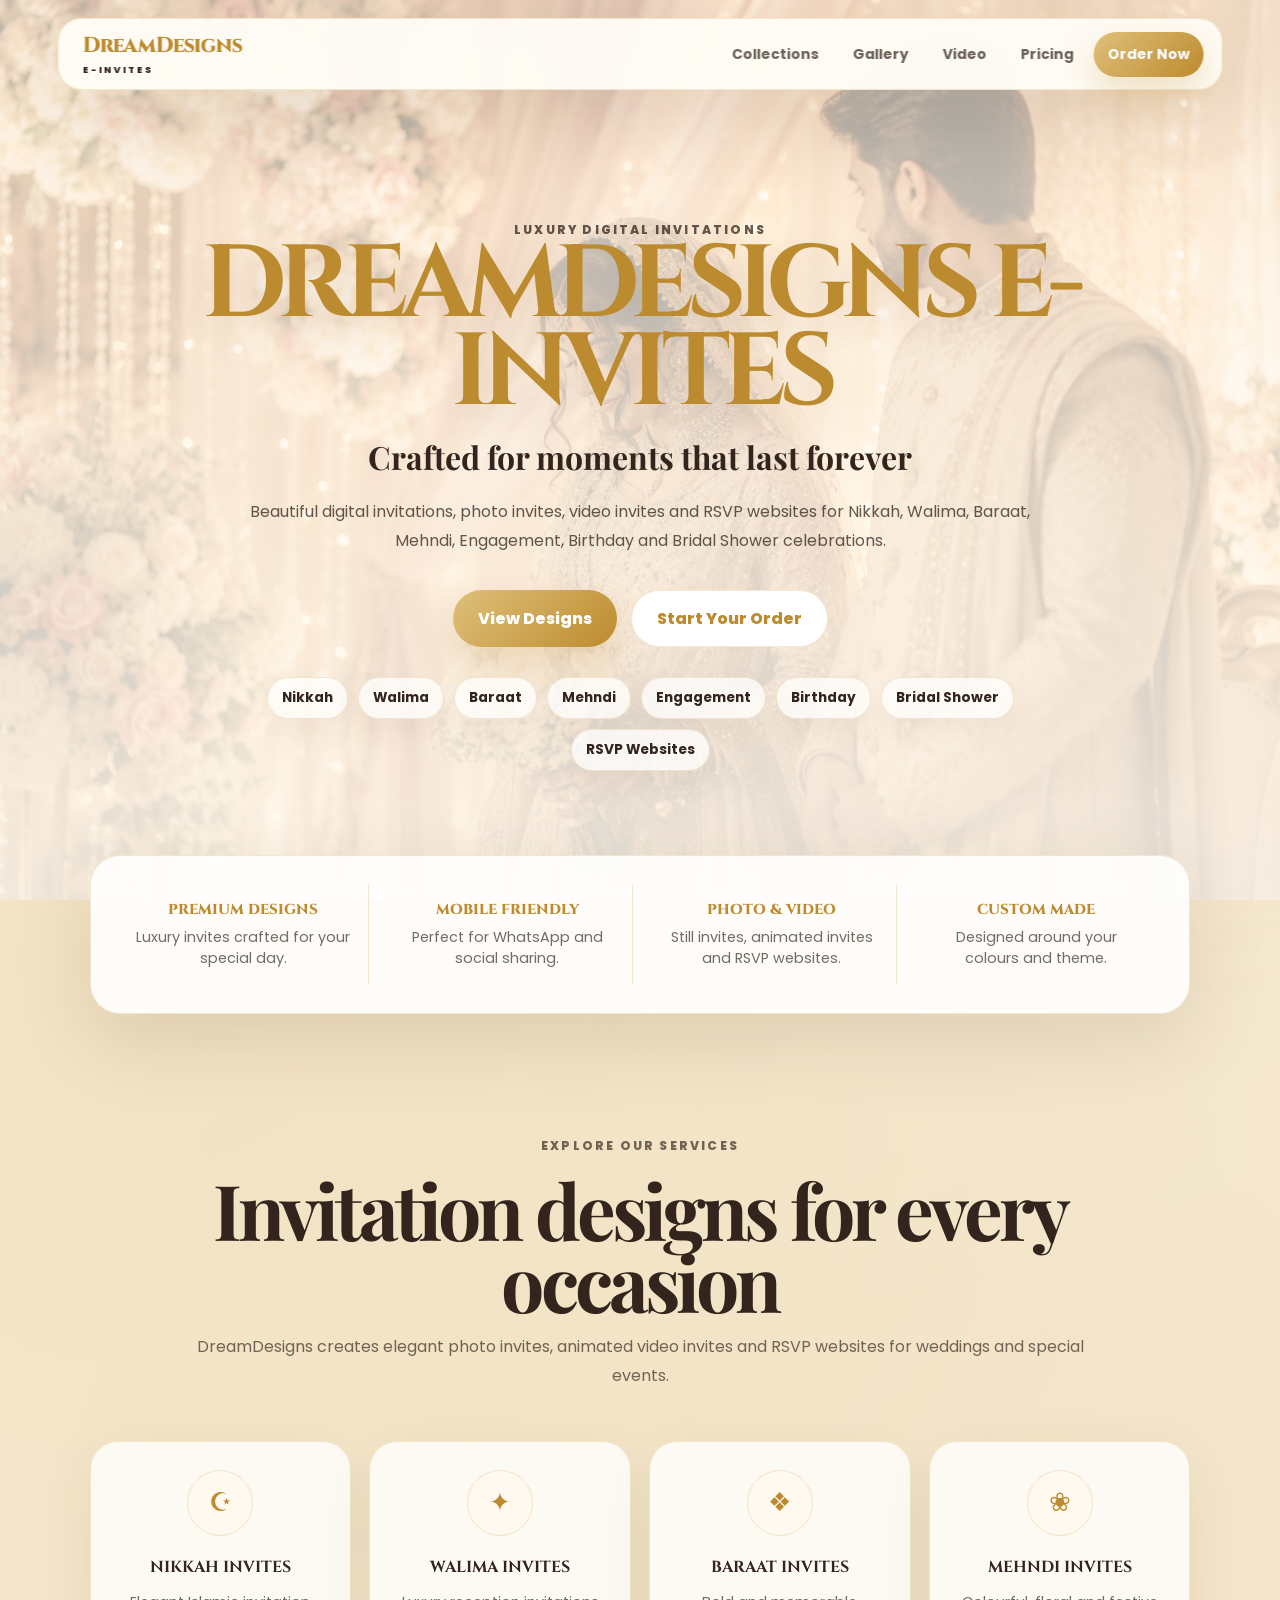
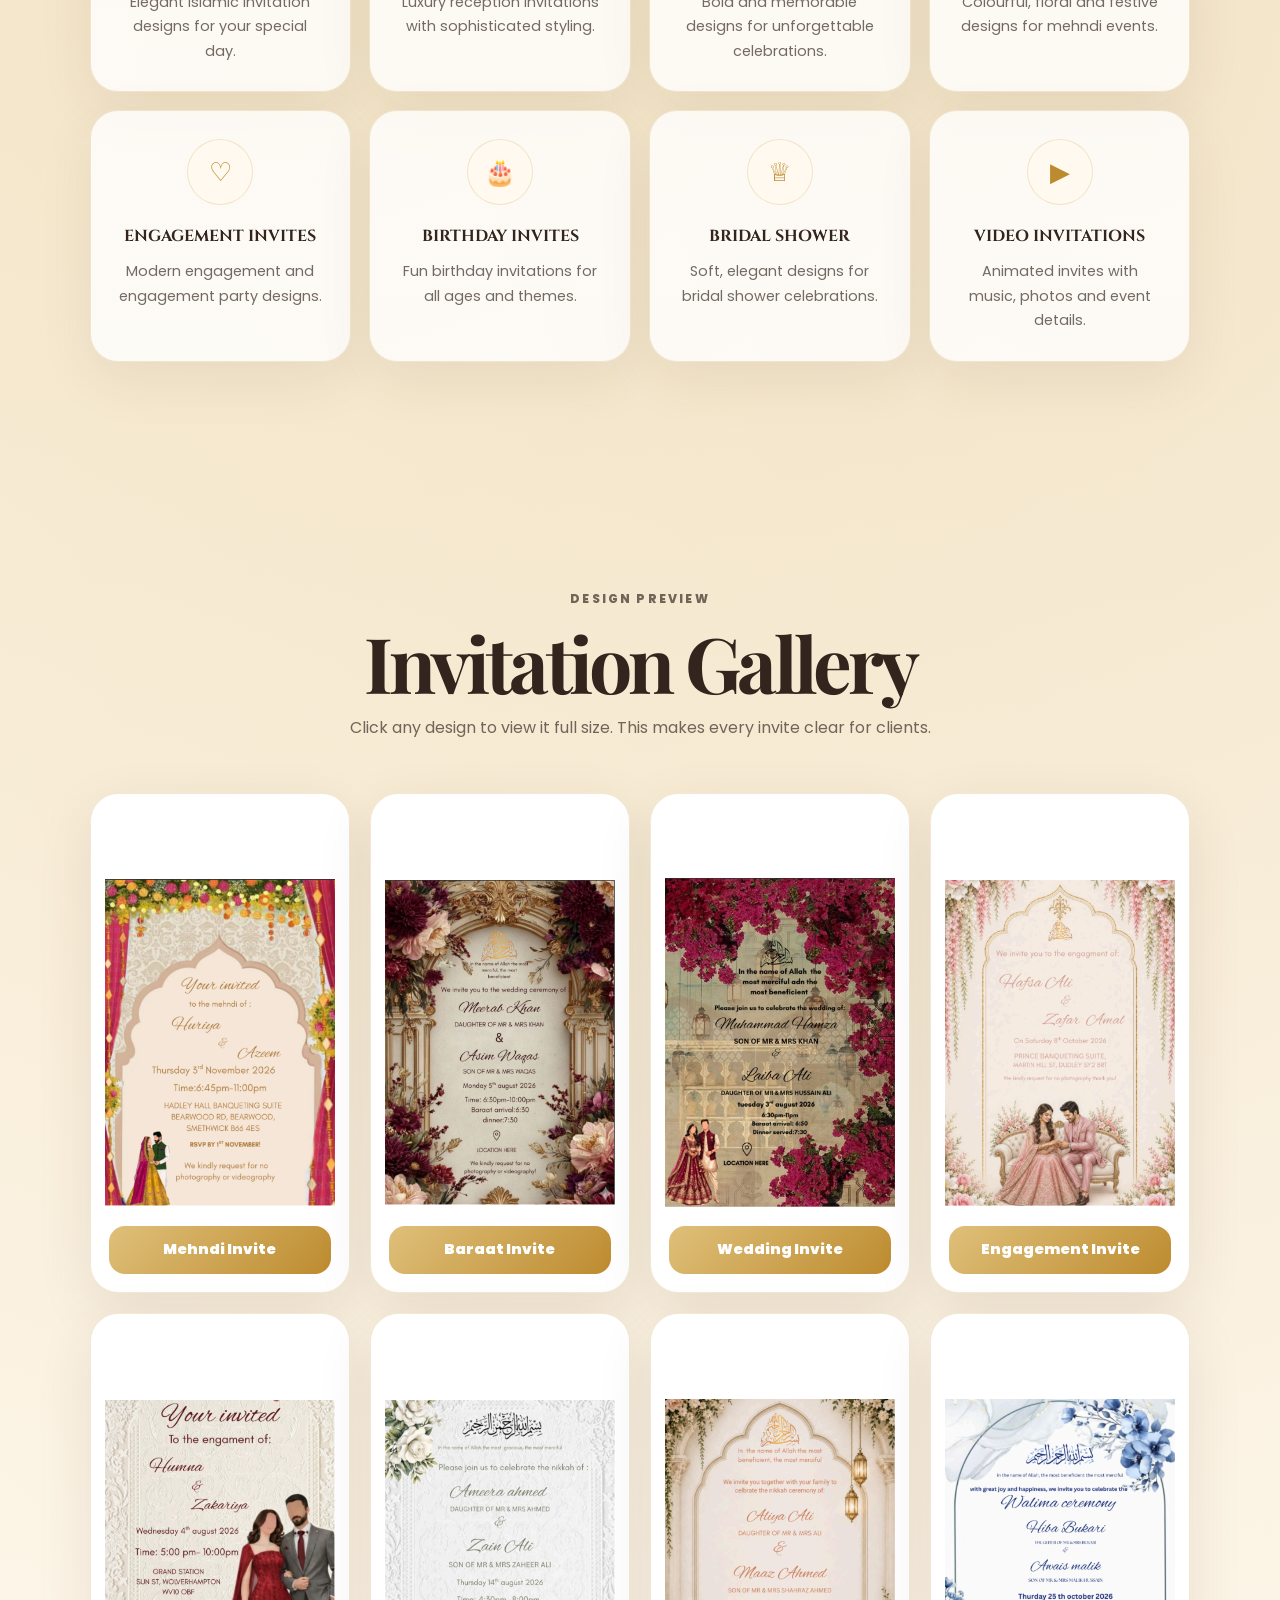
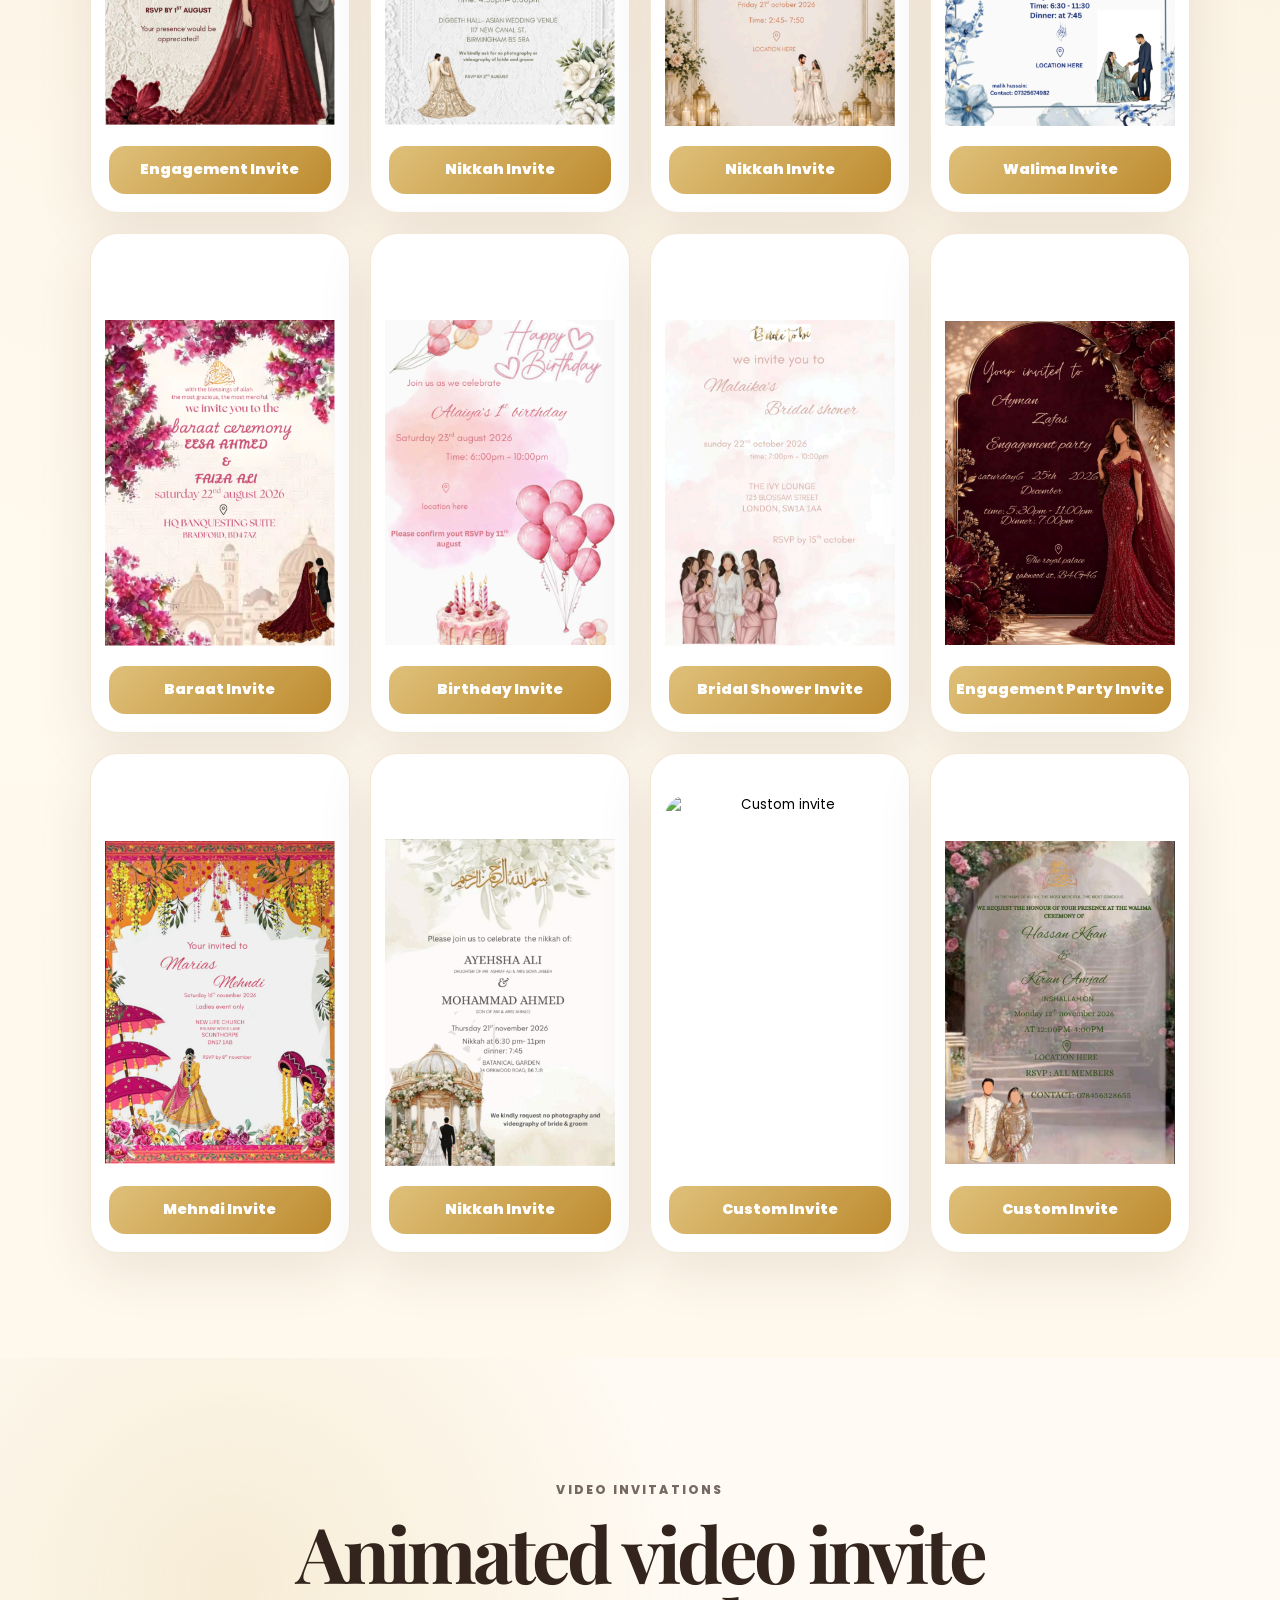
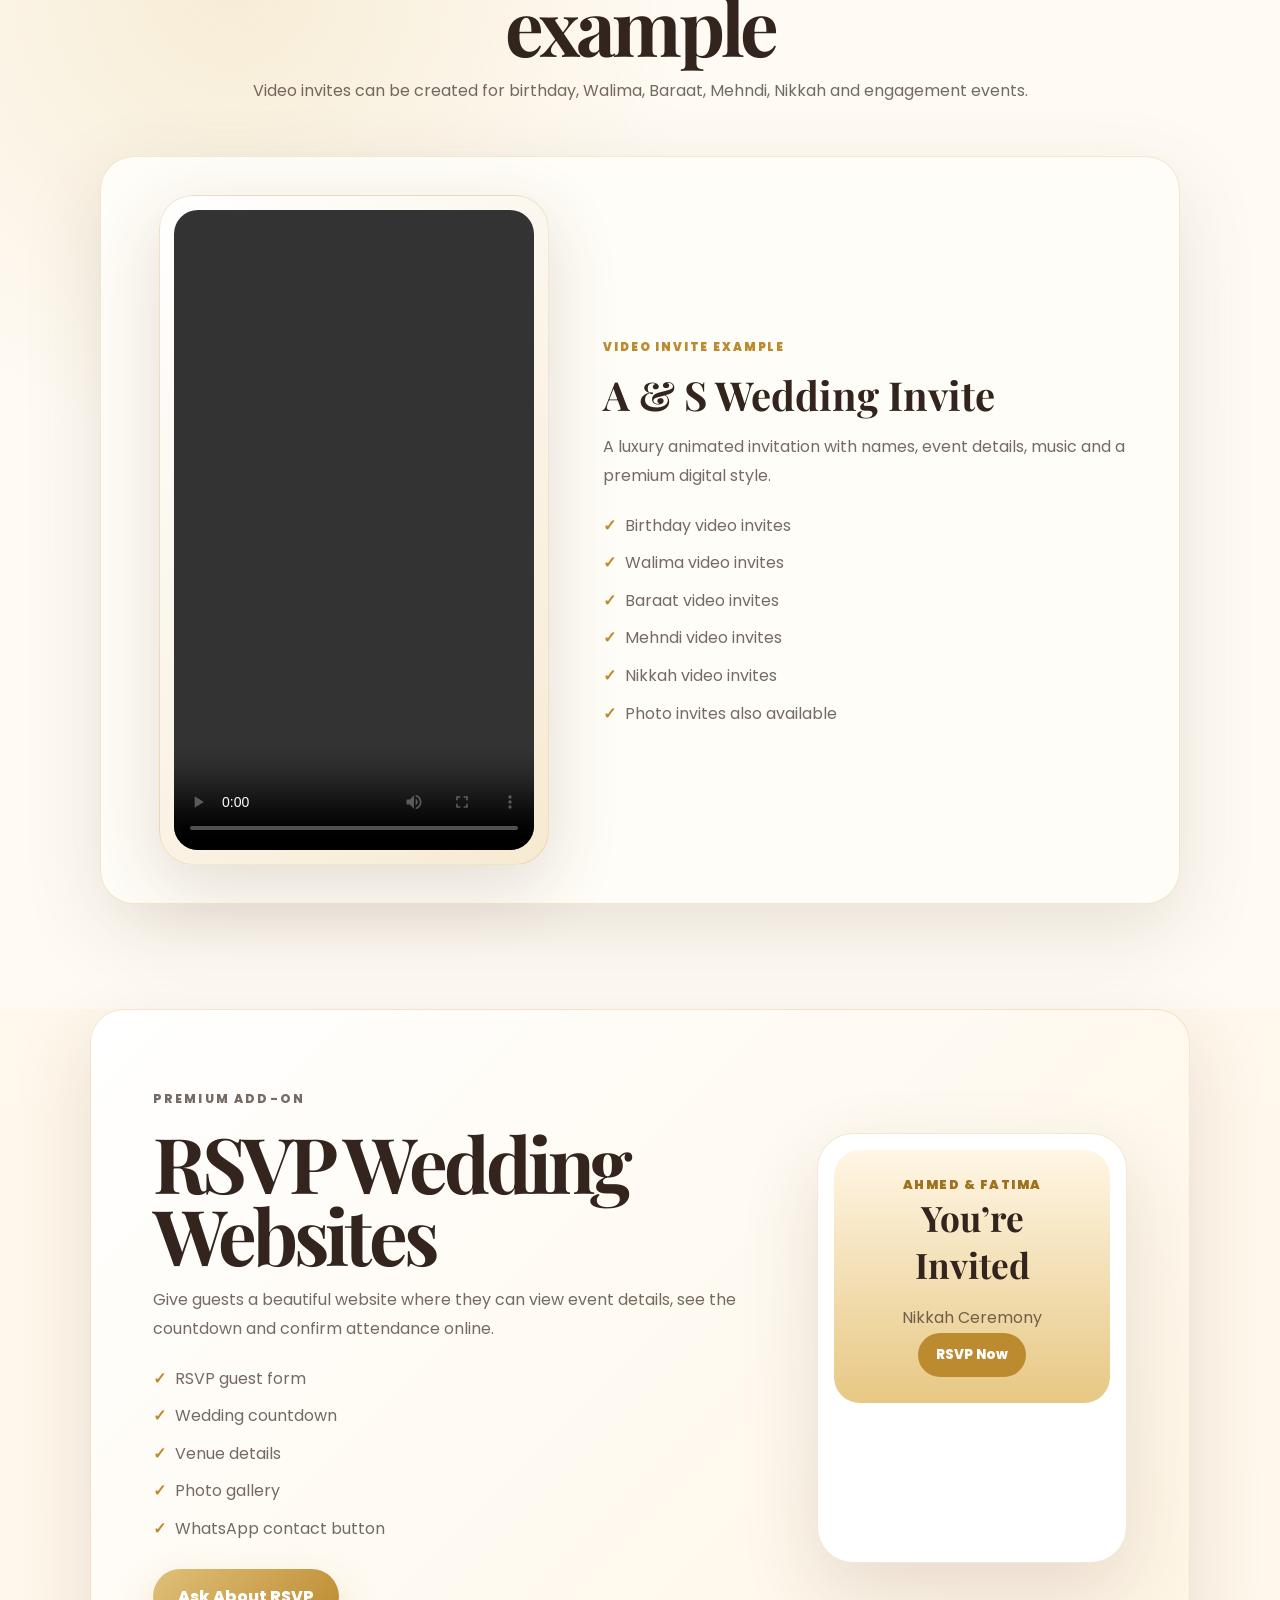
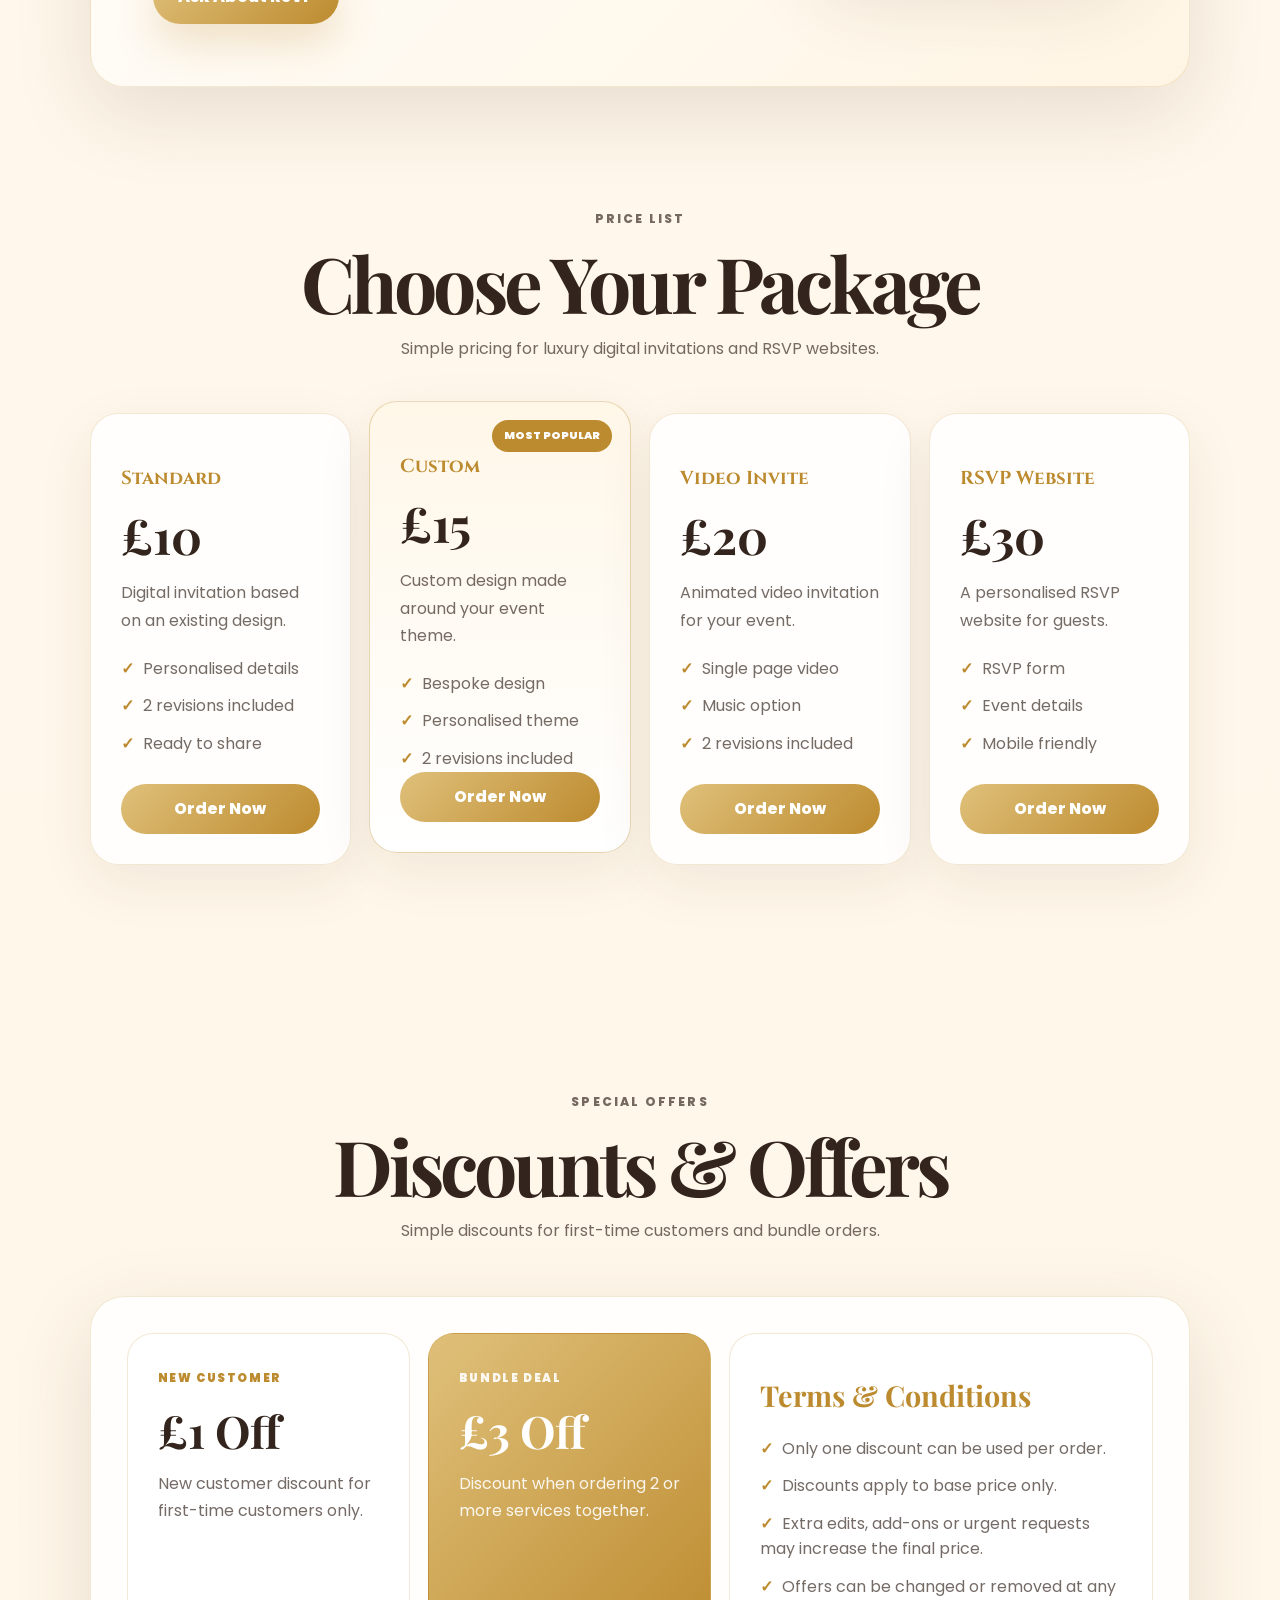
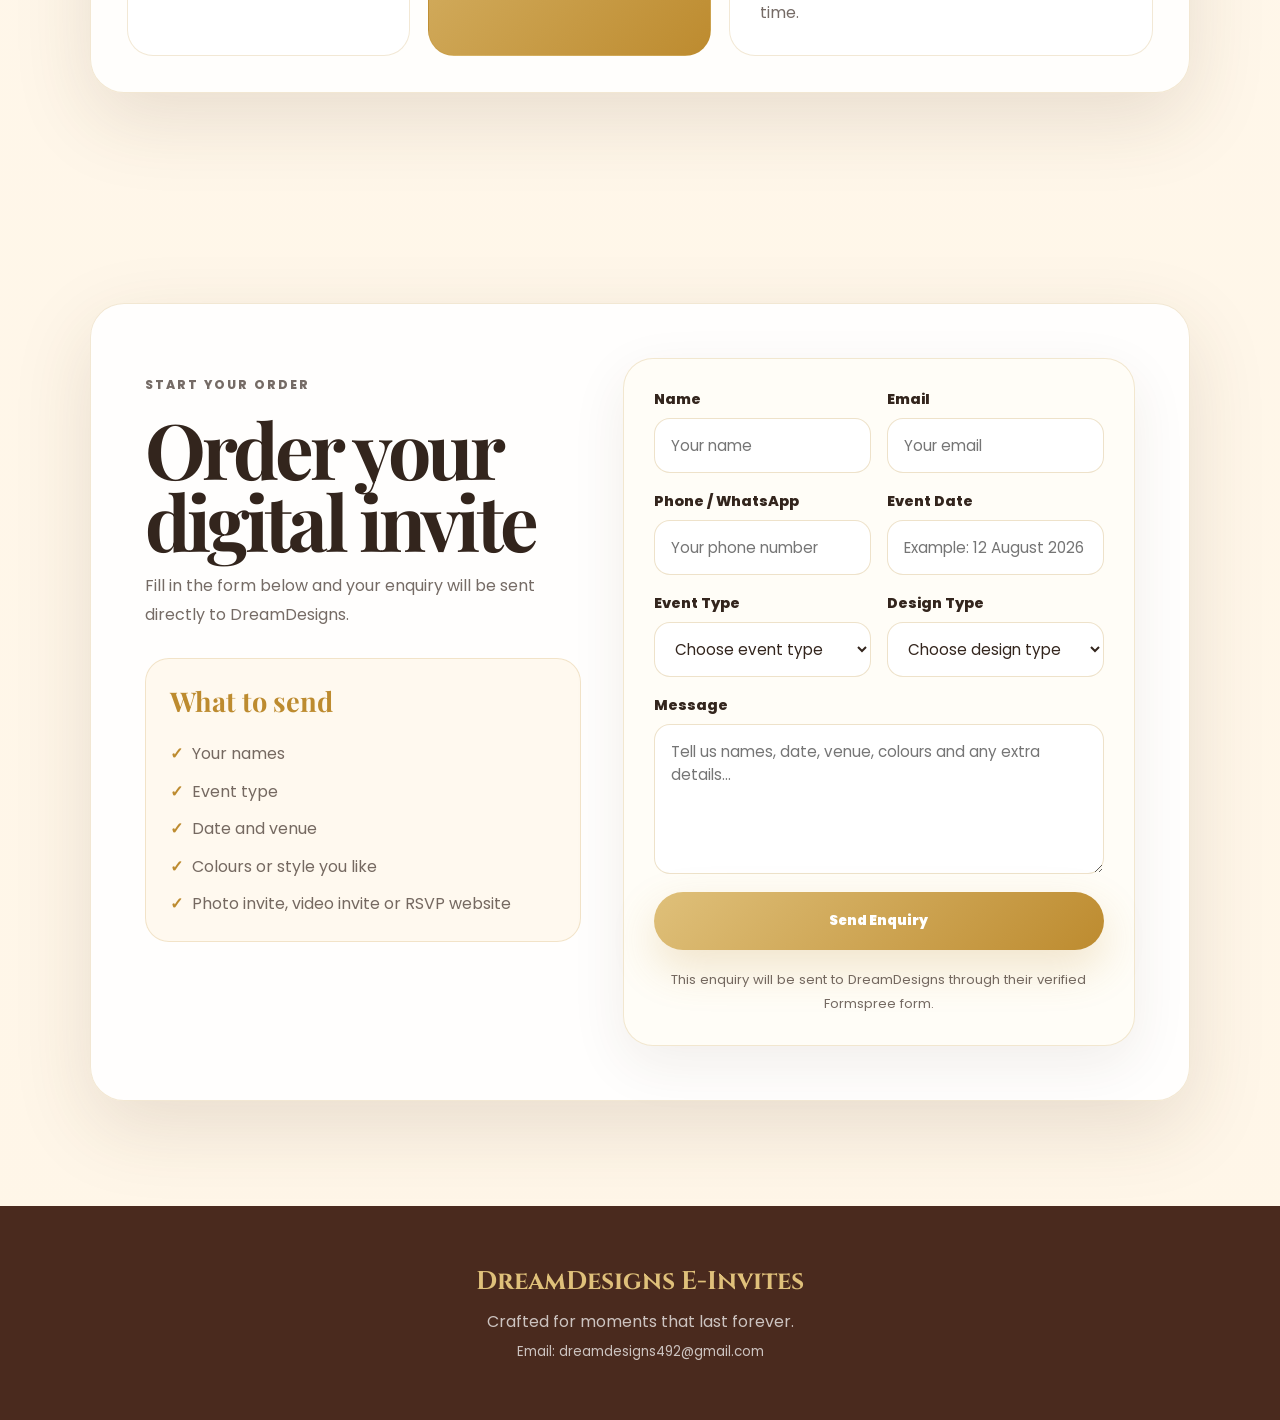
==== commit 138bd6d1: "Add files via upload" ====
--- a/index.html
+++ b/index.html
@@ -231,15 +231,15 @@
       <span>Nikkah Invite</span>
     </button>
 
-    <button class="gallery-card reveal" data-title="Mehndi Invite">
-      <img src="imagesphoto-mehndi-3.jpg.png" alt="Mehndi invite">
-      <span>Mehndi Invite</span>
-    </button>
-
-    <button class="gallery-card reveal" data-title="Nikkah Invite">
-      <img src="imagesphoto-nikkah-4.jpg.png" alt="Nikkah invite">
-      <span>Nikkah Invite</span>
-    </button>
+ <button class="gallery-card reveal" data-title="Custom Invite">
+  <img src="imagesphoto-extra-1.jpg.png" alt="Custom invite">
+  <span>Custom Invite</span>
+</button>
+
+<button class="gallery-card reveal" data-title="Custom Invite">
+  <img src="imagesphoto-extra-2.jpg.png.png" alt="Custom invite">
+  <span>Custom Invite</span>
+</button>
   </div>
 </section>
 
--- a/style.css
+++ b/style.css
@@ -33,6 +33,7 @@
     linear-gradient(180deg, #fffaf1, #fff6e8);
   overflow-x: hidden;
 }
+
 
 a {
   color: inherit;
@@ -1817,4 +1818,115 @@
     top: 14px;
     right: 14px;
   }
+}
+/* FINAL PHONE + LOGO FIX */
+@media (max-width: 760px) {
+  .header {
+    top: 10px !important;
+    width: calc(100% - 20px) !important;
+    min-height: 58px !important;
+    padding: 9px 12px !important;
+    border-radius: 18px !important;
+  }
+
+  .logo span {
+    font-size: 0.92rem !important;
+    letter-spacing: -0.04em !important;
+  }
+
+  .logo small {
+    font-size: 0.44rem !important;
+    letter-spacing: 0.16em !important;
+  }
+
+  .hero {
+    min-height: 100svh !important;
+    padding: 0 18px !important;
+  }
+
+  .hero-content {
+    padding: 115px 0 48px !important;
+  }
+
+  .hero h1 {
+    font-size: clamp(2.3rem, 14vw, 3.6rem) !important;
+    line-height: 0.92 !important;
+    letter-spacing: -0.07em !important;
+  }
+
+  .hero h2 {
+    font-size: 1.05rem !important;
+    line-height: 1.28 !important;
+  }
+
+  .hero p {
+    font-size: 0.9rem !important;
+    line-height: 1.65 !important;
+  }
+
+  .hero-actions {
+    flex-direction: column !important;
+    gap: 10px !important;
+  }
+
+  .btn {
+    width: 100% !important;
+  }
+
+  .hero-pills {
+    gap: 7px !important;
+  }
+
+  .hero-pills span {
+    font-size: 0.73rem !important;
+    padding: 8px 10px !important;
+  }
+
+  .section {
+    padding: 68px 16px !important;
+  }
+
+  .section-head h2,
+  .video-section h2,
+  .rsvp-section h2,
+  .contact-card h2 {
+    font-size: clamp(2.15rem, 11vw, 3.1rem) !important;
+    line-height: 0.98 !important;
+  }
+
+  .gallery-grid,
+  .collection-grid,
+  .pricing-grid {
+    grid-template-columns: 1fr !important;
+  }
+
+  .gallery-card {
+    min-height: auto !important;
+    padding: 12px 12px 76px !important;
+    border-radius: 24px !important;
+  }
+
+  .gallery-card img {
+    height: auto !important;
+    max-height: 560px !important;
+    object-fit: contain !important;
+  }
+
+  .video-layout,
+  .contact-card,
+  .offers-panel {
+    grid-template-columns: 1fr !important;
+    padding: 24px 18px !important;
+  }
+
+  .video-phone video {
+    height: auto !important;
+    max-height: 78vh !important;
+    aspect-ratio: 9 / 16 !important;
+    object-fit: contain !important;
+  }
+
+  .form-row {
+    grid-template-columns: 1fr !important;
+  }
 }
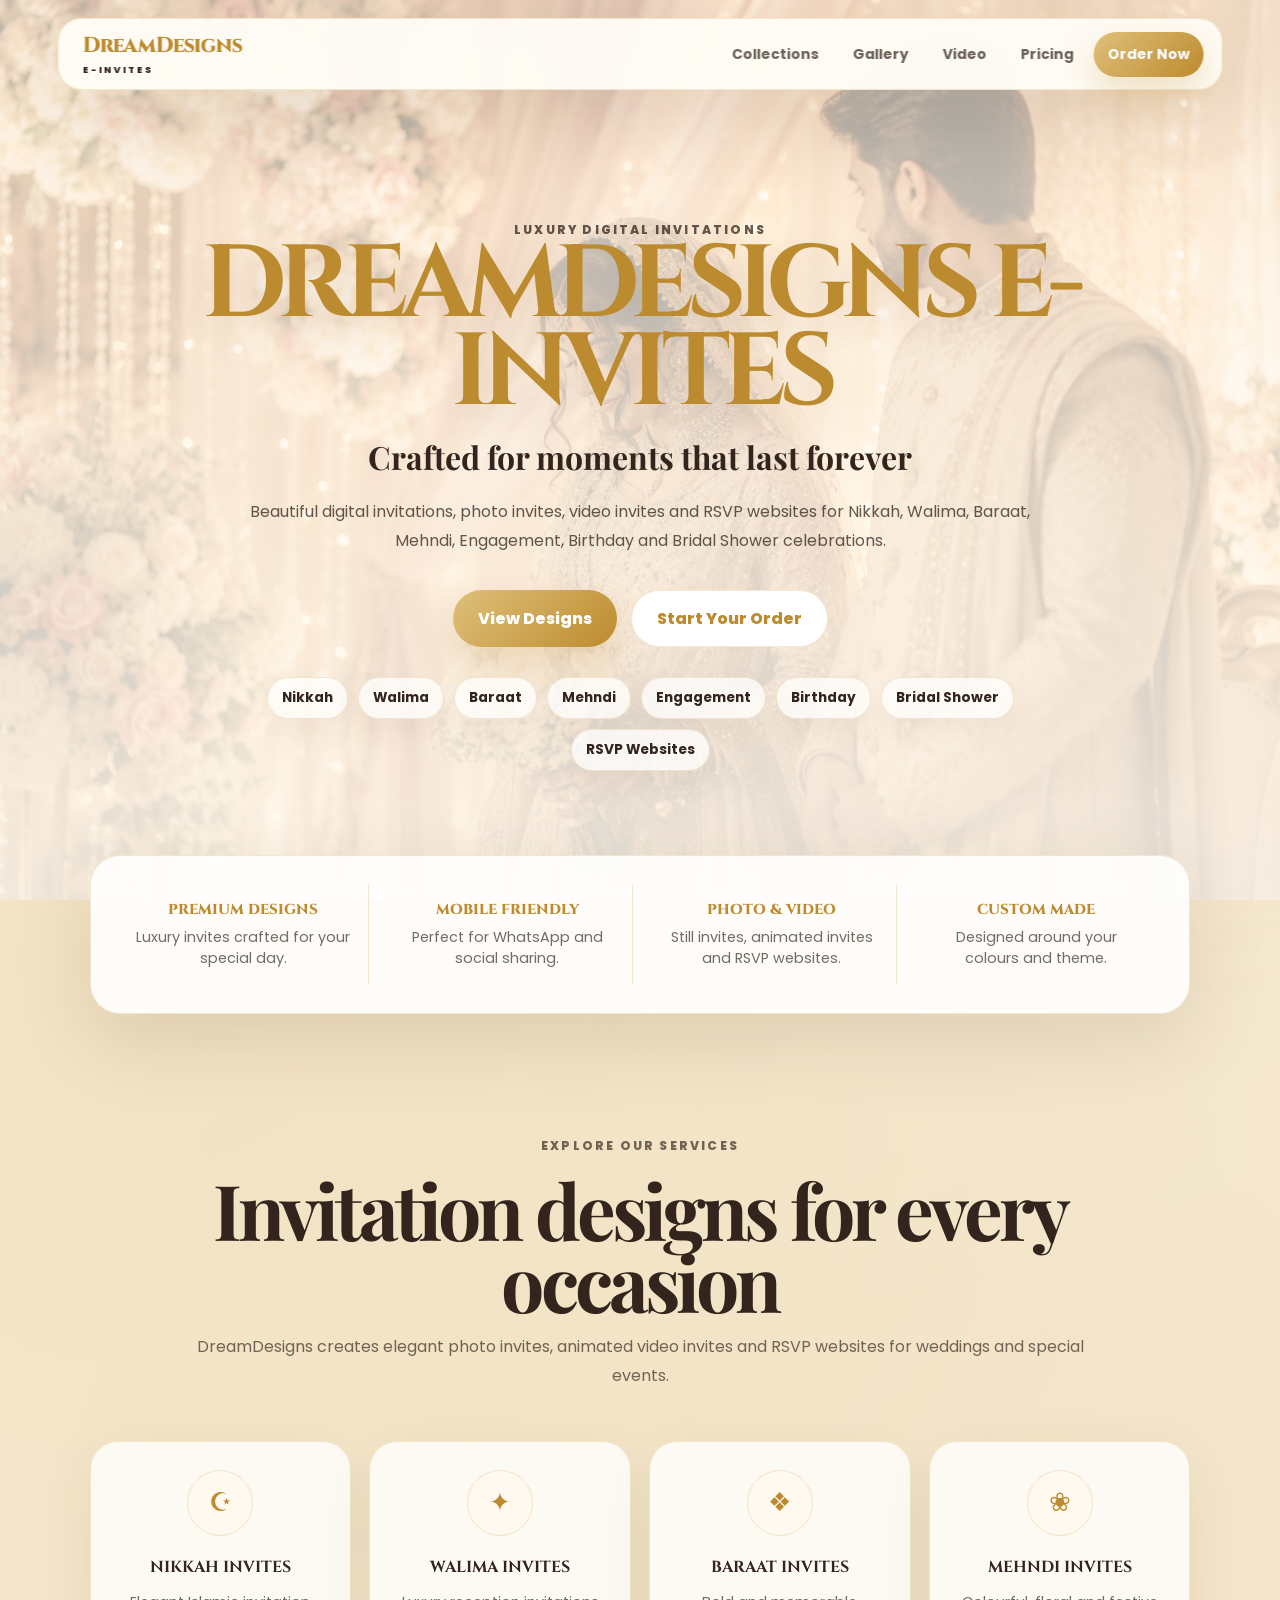
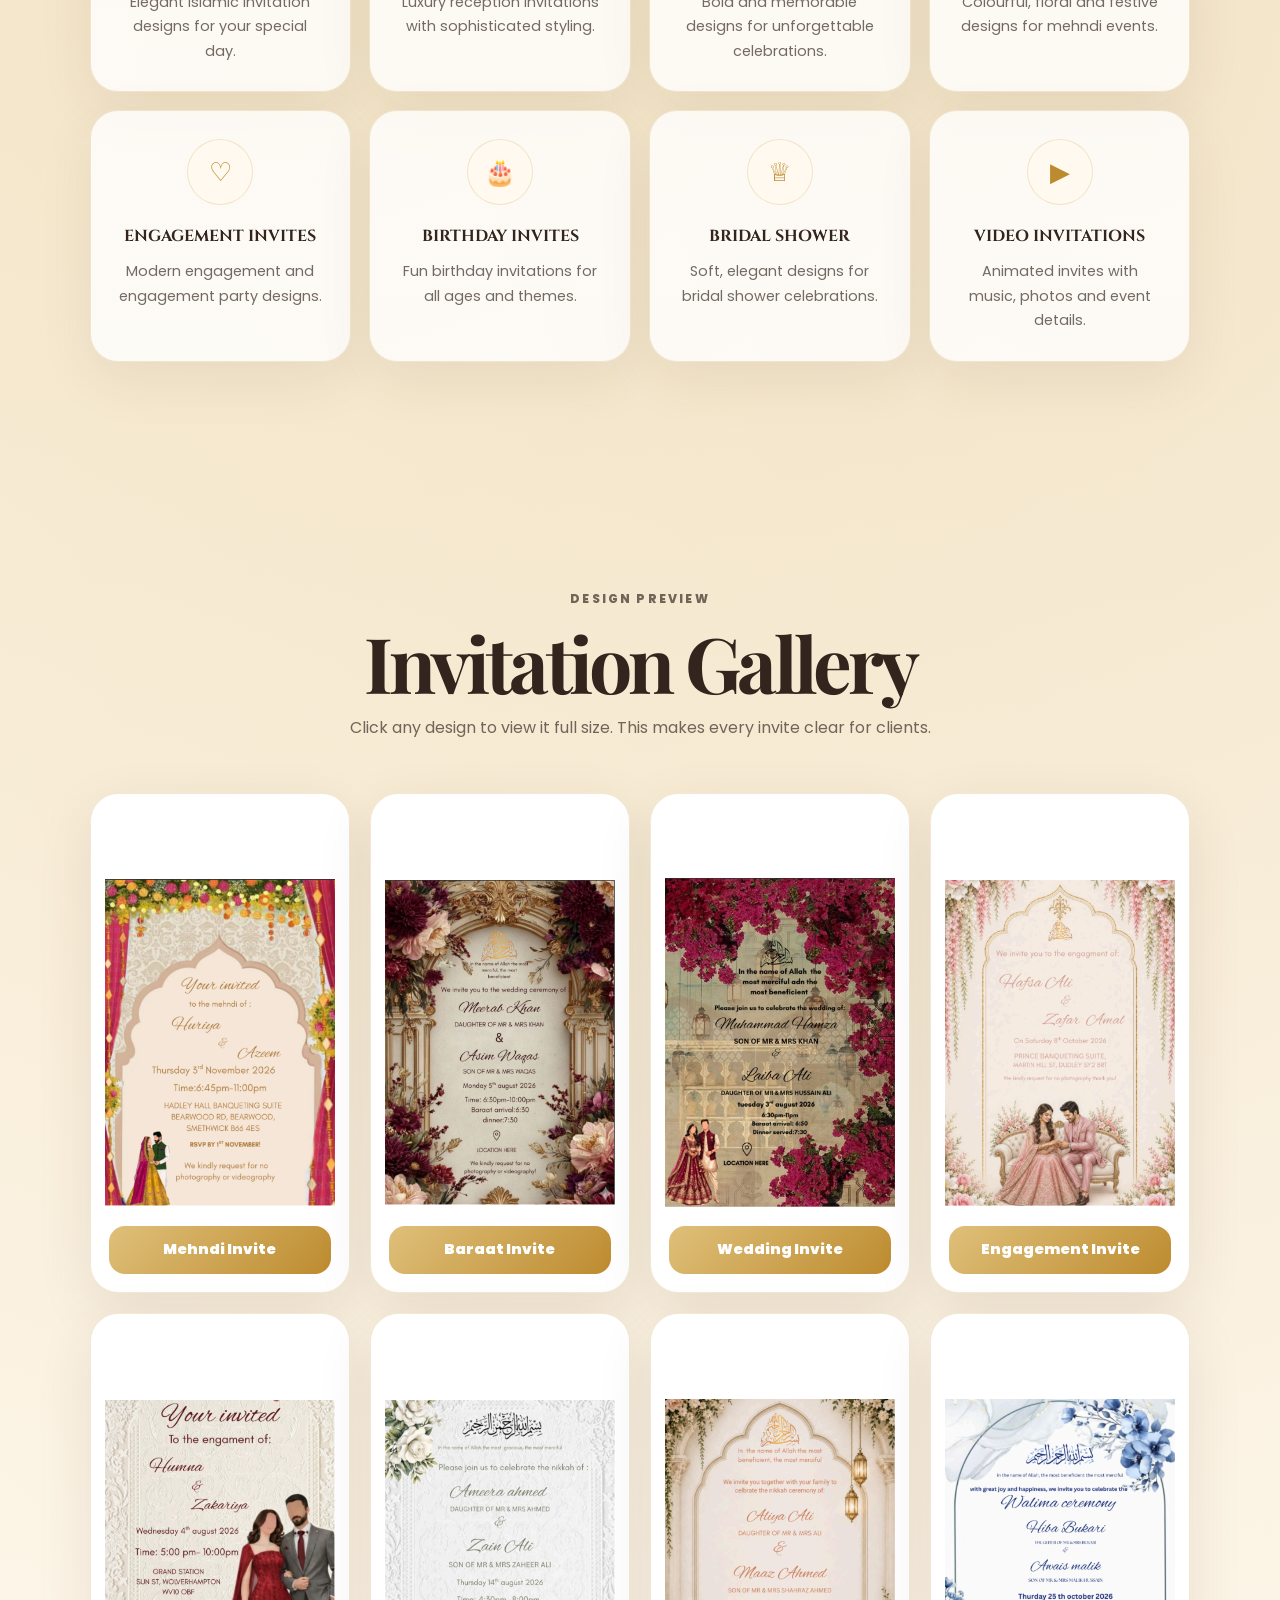
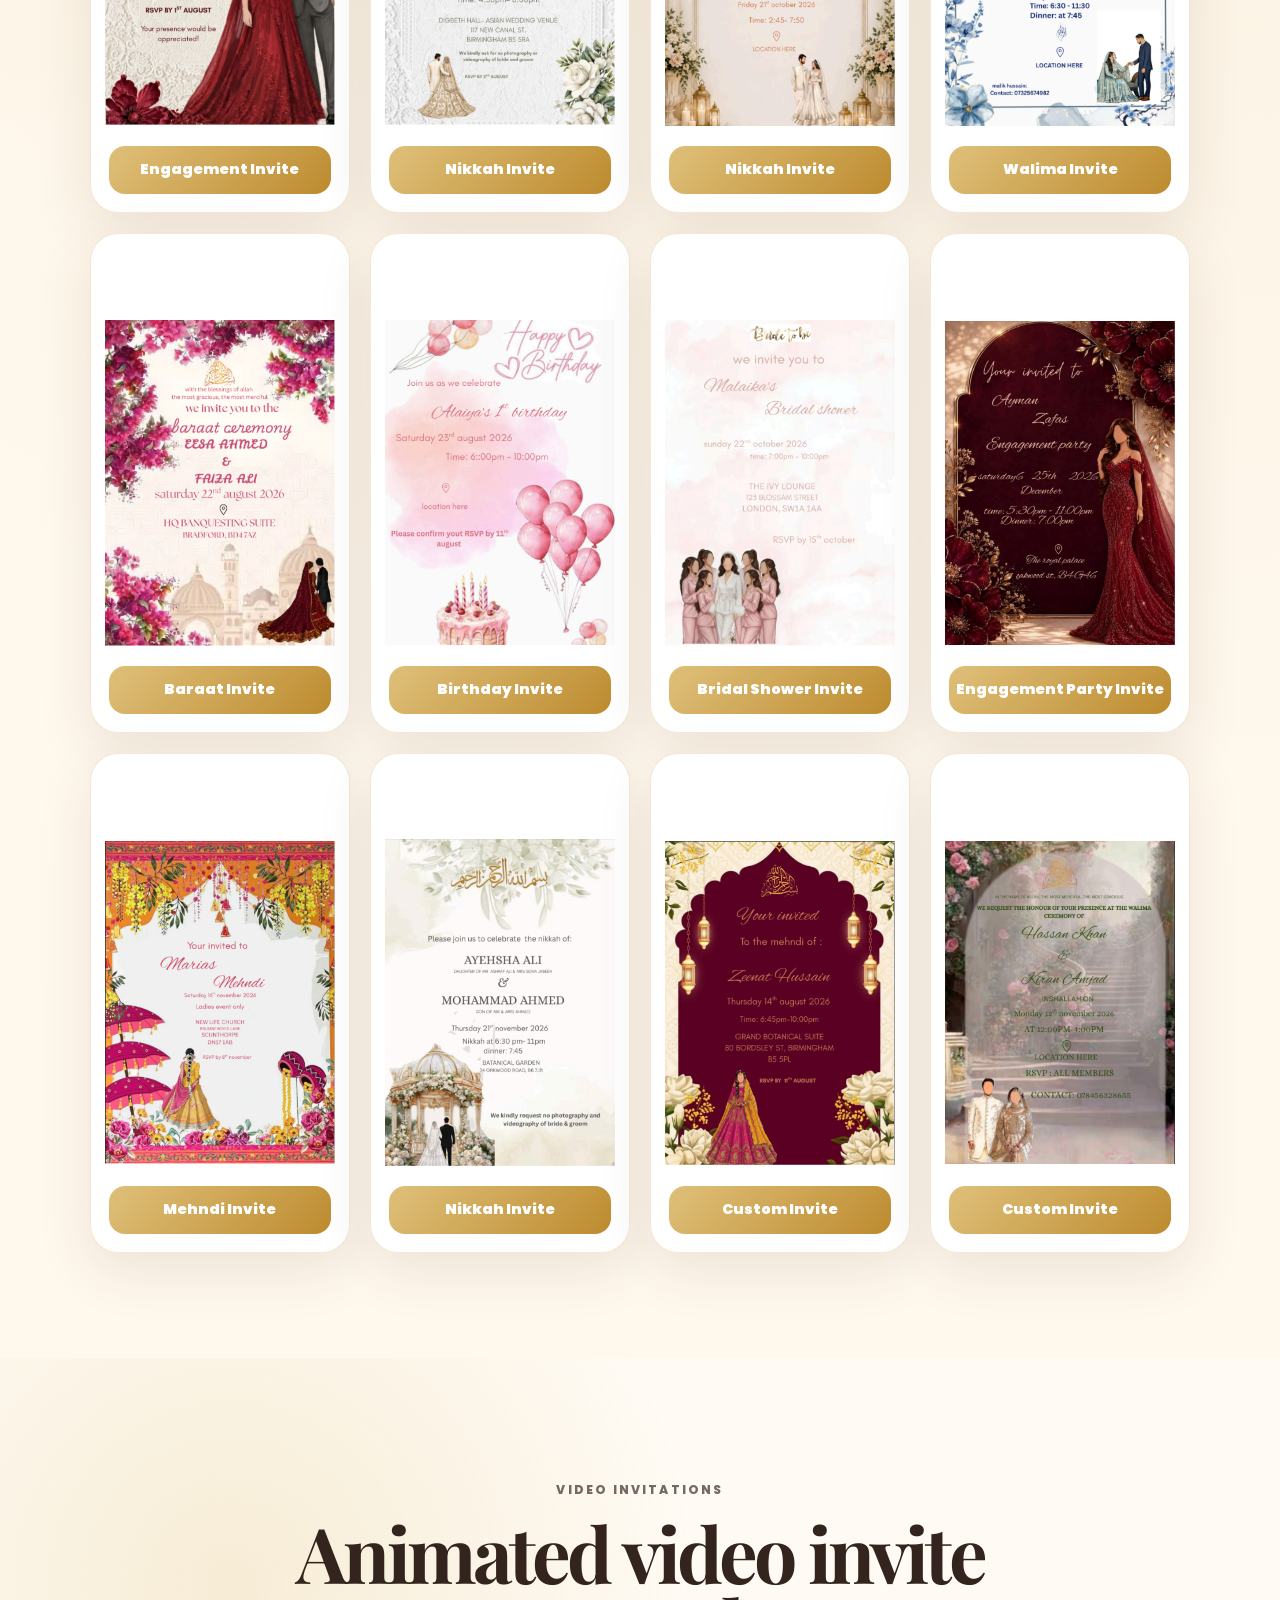
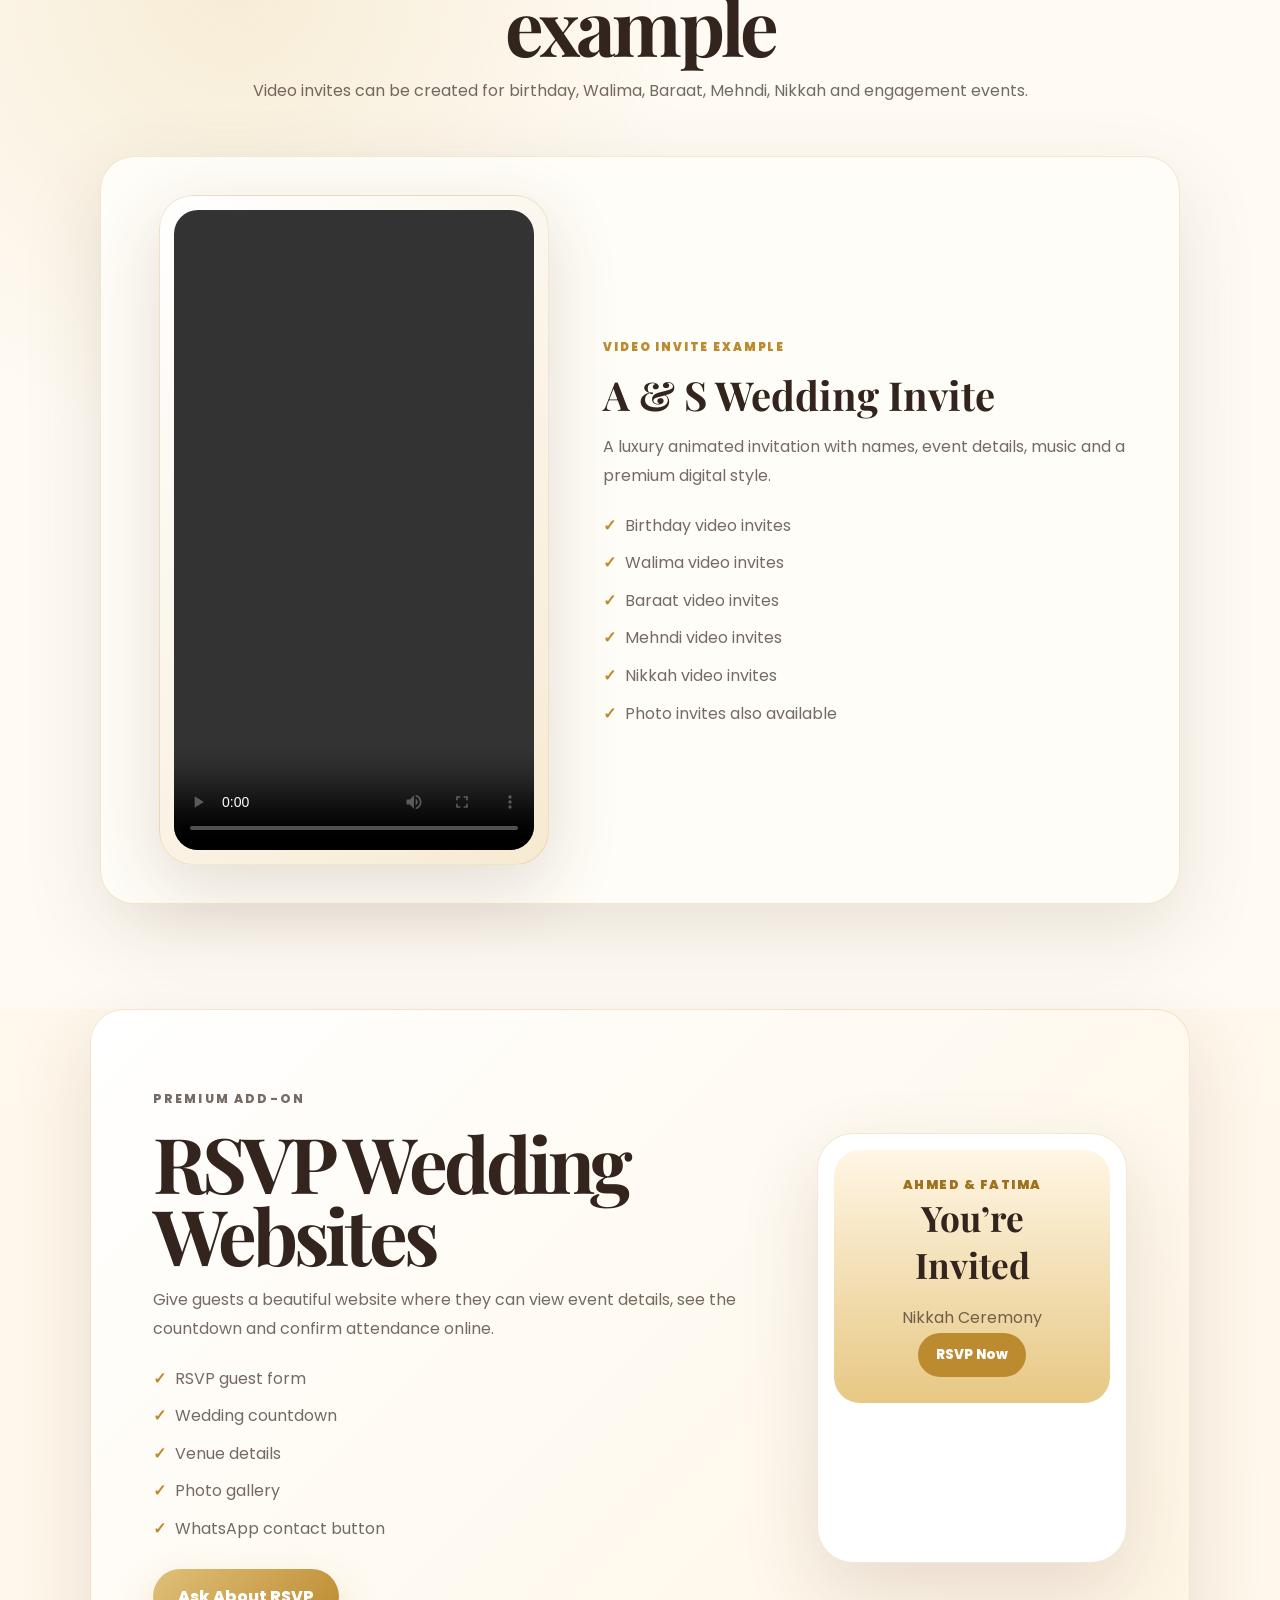
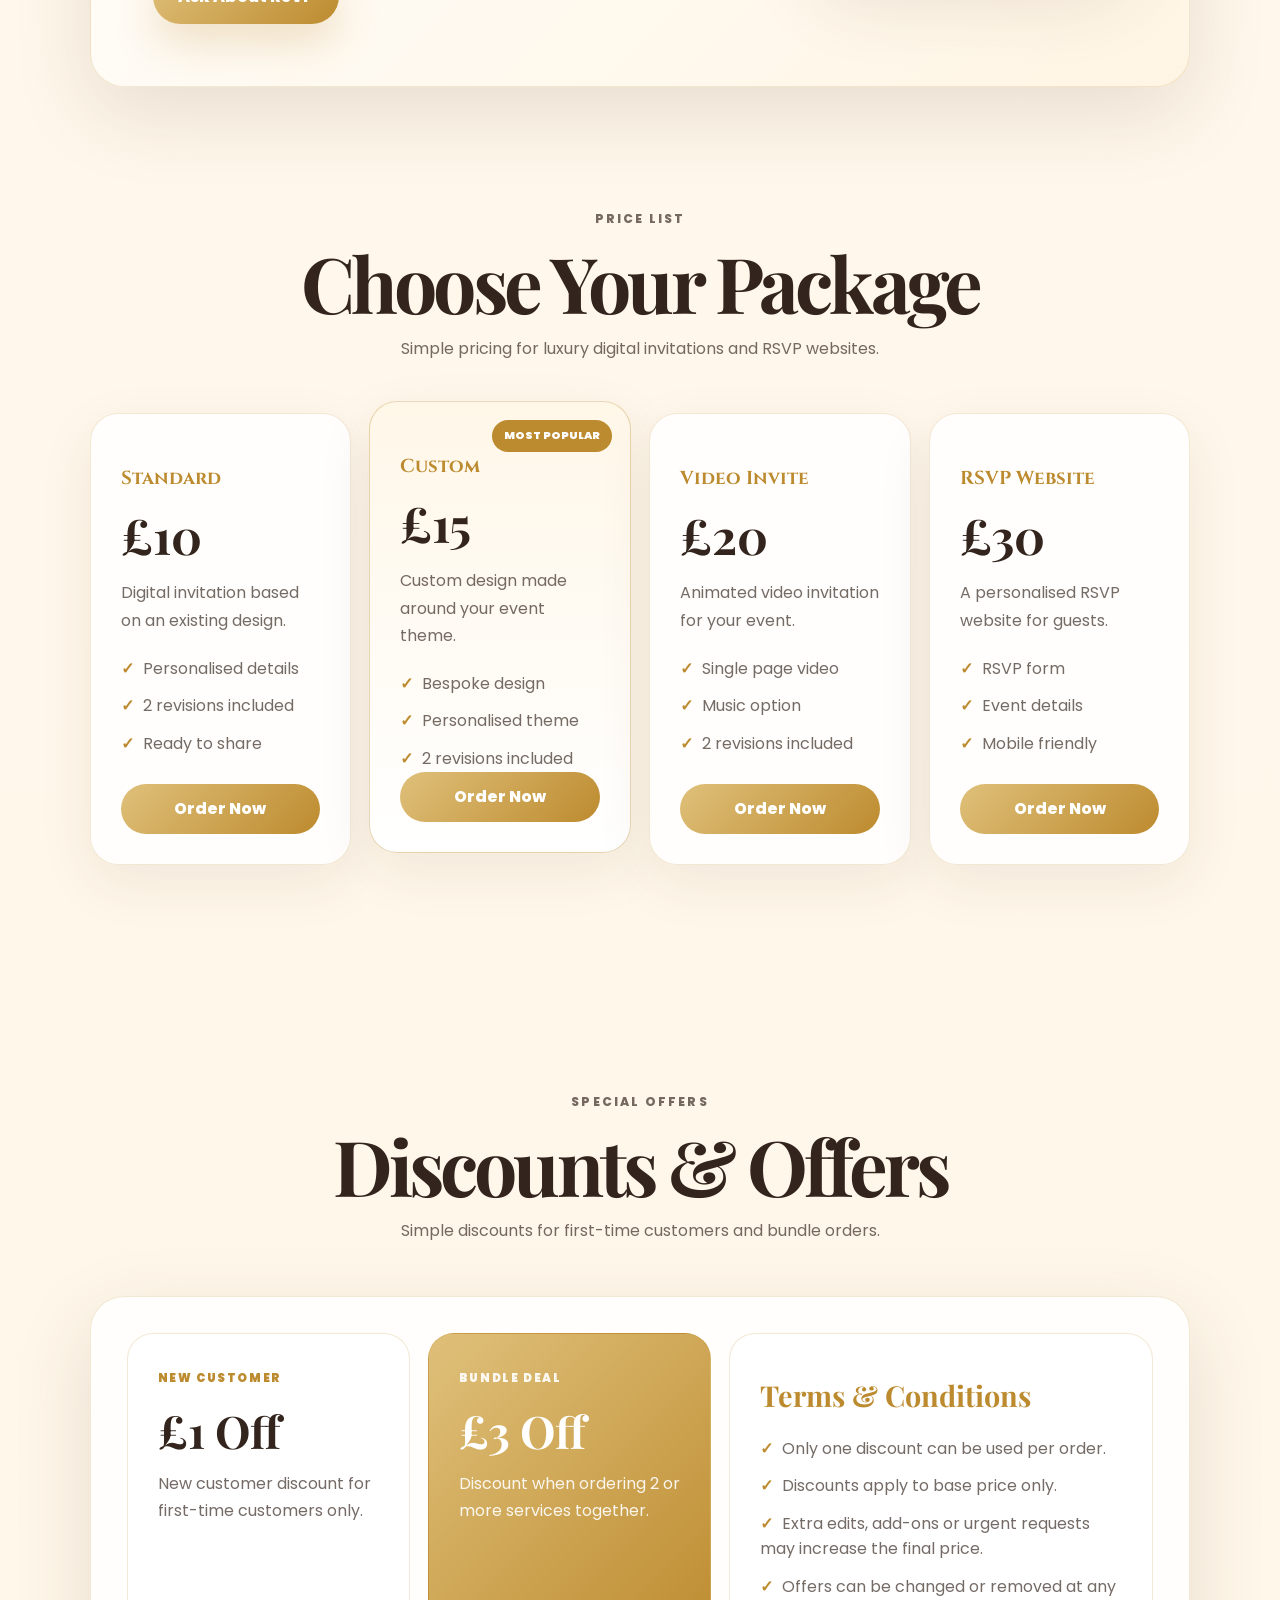
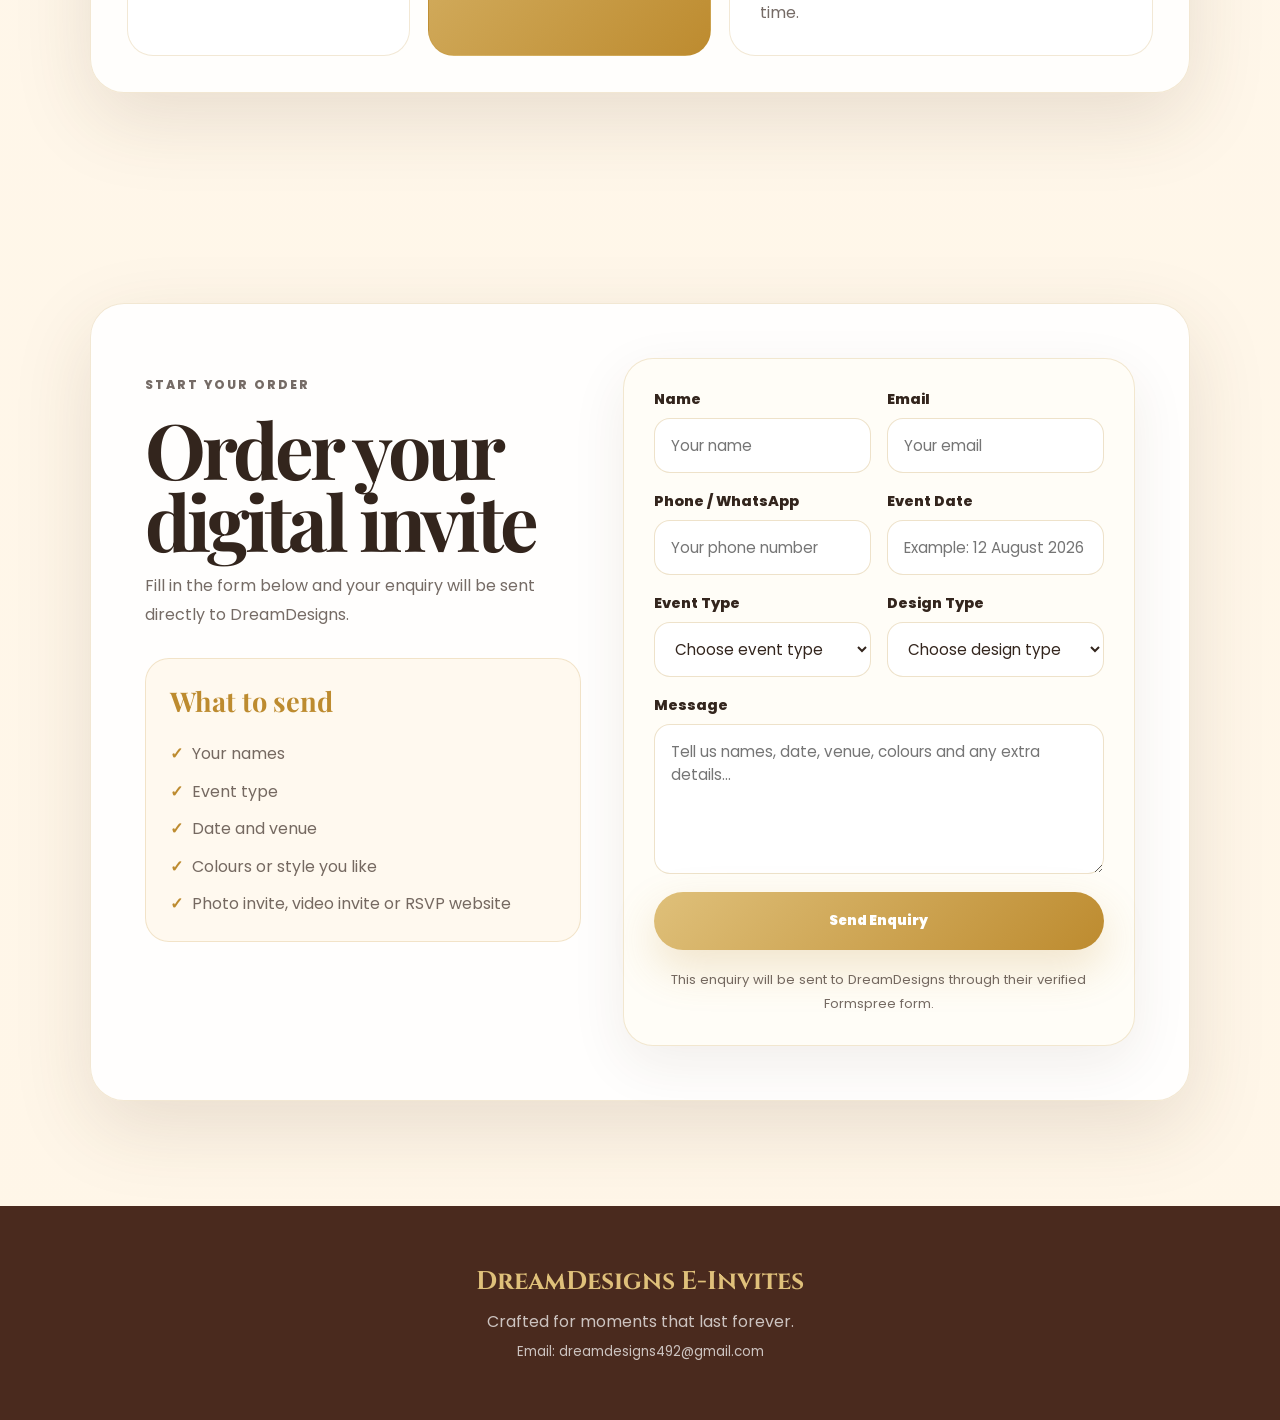
==== commit 0673d11c: "Add files via upload" ====
--- a/index.html
+++ b/index.html
@@ -232,15 +232,22 @@
     </button>
 
  <button class="gallery-card reveal" data-title="Custom Invite">
-  <img src="imagesphoto-extra-1.jpg.png" alt="Custom invite">
+  <img
+    src="imagesphoto-extra-1.jpg.png"
+    onerror="this.onerror=null; this.src='imagesphoto-extra-1.jpg.png.png';"
+    alt="Custom invite"
+  >
   <span>Custom Invite</span>
 </button>
 
 <button class="gallery-card reveal" data-title="Custom Invite">
-  <img src="imagesphoto-extra-2.jpg.png.png" alt="Custom invite">
+  <img
+    src="imagesphoto-extra-2.jpg.png.png"
+    onerror="this.onerror=null; this.src='imagesphoto-extra-2.jpg.png';"
+    alt="Custom invite"
+  >
   <span>Custom Invite</span>
 </button>
-  </div>
 </section>
 
     <section class="section video-section" id="video">
--- a/style.css
+++ b/style.css
@@ -1929,4 +1929,376 @@
   .form-row {
     grid-template-columns: 1fr !important;
   }
+}
+/* FINAL MOBILE FIX */
+@media (max-width: 760px) {
+  html,
+  body {
+    overflow-x: hidden !important;
+  }
+
+  .header {
+    top: 10px !important;
+    left: 50% !important;
+    width: calc(100% - 22px) !important;
+    min-height: 58px !important;
+    padding: 9px 12px !important;
+    border-radius: 18px !important;
+  }
+
+  .logo span {
+    font-size: 0.92rem !important;
+    letter-spacing: -0.04em !important;
+  }
+
+  .logo small {
+    font-size: 0.44rem !important;
+    letter-spacing: 0.16em !important;
+  }
+
+  .menu-btn {
+    display: grid !important;
+    place-items: center !important;
+  }
+
+  .nav {
+    position: absolute !important;
+    top: 72px !important;
+    left: 0 !important;
+    right: 0 !important;
+    display: none !important;
+    flex-direction: column !important;
+    gap: 8px !important;
+    padding: 16px !important;
+    border-radius: 20px !important;
+    background: rgba(255, 253, 247, 0.98) !important;
+    border: 1px solid var(--line) !important;
+    box-shadow: var(--shadow) !important;
+  }
+
+  .nav.active {
+    display: flex !important;
+  }
+
+  .nav a {
+    width: 100% !important;
+    text-align: center !important;
+    padding: 13px 14px !important;
+  }
+
+  .hero {
+    min-height: 100svh !important;
+    padding: 0 18px !important;
+  }
+
+  .hero-content {
+    padding: 112px 0 48px !important;
+  }
+
+  .hero h1 {
+    font-size: clamp(2.25rem, 13vw, 3.5rem) !important;
+    line-height: 0.92 !important;
+    letter-spacing: -0.07em !important;
+    max-width: 100% !important;
+  }
+
+  .hero h2 {
+    font-size: 1.05rem !important;
+    line-height: 1.3 !important;
+    margin-top: 16px !important;
+  }
+
+  .hero p {
+    font-size: 0.9rem !important;
+    line-height: 1.65 !important;
+    max-width: 95% !important;
+  }
+
+  .hero-actions {
+    flex-direction: column !important;
+    gap: 10px !important;
+    margin-top: 24px !important;
+  }
+
+  .btn {
+    width: 100% !important;
+  }
+
+  .hero-pills {
+    gap: 7px !important;
+    margin-top: 20px !important;
+  }
+
+  .hero-pills span {
+    font-size: 0.73rem !important;
+    padding: 8px 10px !important;
+  }
+
+  .feature-strip {
+    margin: -18px 16px 0 !important;
+    grid-template-columns: 1fr !important;
+    padding: 18px !important;
+    border-radius: 24px !important;
+  }
+
+  .feature-strip div {
+    border-right: 0 !important;
+    border-bottom: 1px solid var(--line) !important;
+  }
+
+  .feature-strip div:last-child {
+    border-bottom: 0 !important;
+  }
+
+  .section {
+    padding: 68px 16px !important;
+  }
+
+  .section-head {
+    margin-bottom: 32px !important;
+  }
+
+  .section-head h2,
+  .video-section h2,
+  .rsvp-section h2,
+  .contact-card h2 {
+    font-size: clamp(2.1rem, 10.5vw, 3rem) !important;
+    line-height: 0.98 !important;
+  }
+
+  .collection-grid,
+  .gallery-grid,
+  .pricing-grid {
+    grid-template-columns: 1fr !important;
+    gap: 18px !important;
+  }
+
+  .gallery-card {
+    min-height: auto !important;
+    padding: 12px 12px 76px !important;
+    border-radius: 24px !important;
+  }
+
+  .gallery-card img {
+    width: 100% !important;
+    height: auto !important;
+    max-height: 560px !important;
+    object-fit: contain !important;
+    border-radius: 18px !important;
+  }
+
+  .gallery-card span {
+    left: 14px !important;
+    right: 14px !important;
+    bottom: 14px !important;
+  }
+
+  .video-layout,
+  .contact-card,
+  .offers-panel,
+  .rsvp-section {
+    grid-template-columns: 1fr !important;
+    padding: 24px 18px !important;
+    border-radius: 24px !important;
+  }
+
+  .rsvp-section {
+    margin: 0 16px !important;
+  }
+
+  .video-phone {
+    width: 100% !important;
+    max-width: 100% !important;
+  }
+
+  .video-phone video {
+    height: auto !important;
+    max-height: 78vh !important;
+    aspect-ratio: 9 / 16 !important;
+    object-fit: contain !important;
+  }
+
+  .form-row {
+    grid-template-columns: 1fr !important;
+  }
+
+  .form {
+    padding: 20px !important;
+    border-radius: 22px !important;
+  }
+
+  .form input,
+  .form select,
+  .form textarea {
+    font-size: 16px !important;
+  }
+}
+/* FINAL PHONE LAYOUT FIX */
+@media (max-width: 760px) {
+  html,
+  body {
+    width: 100%;
+    overflow-x: hidden !important;
+  }
+
+  .header {
+    top: 10px !important;
+    width: calc(100% - 20px) !important;
+    min-height: 58px !important;
+    padding: 9px 12px !important;
+    border-radius: 18px !important;
+  }
+
+  .logo span {
+    font-size: 0.9rem !important;
+  }
+
+  .logo small {
+    font-size: 0.42rem !important;
+    letter-spacing: 0.14em !important;
+  }
+
+  .menu-btn {
+    display: grid !important;
+    place-items: center !important;
+  }
+
+  .nav {
+    position: absolute !important;
+    top: 72px !important;
+    left: 0 !important;
+    right: 0 !important;
+    display: none !important;
+    flex-direction: column !important;
+    padding: 14px !important;
+    border-radius: 18px !important;
+    background: rgba(255, 253, 247, 0.98) !important;
+    border: 1px solid var(--line) !important;
+    box-shadow: var(--shadow) !important;
+  }
+
+  .nav.active {
+    display: flex !important;
+  }
+
+  .nav a {
+    width: 100% !important;
+    text-align: center !important;
+  }
+
+  .hero {
+    min-height: 100svh !important;
+    padding: 0 16px !important;
+  }
+
+  .hero-content {
+    padding: 112px 0 48px !important;
+  }
+
+  .hero h1 {
+    font-size: clamp(2.15rem, 12vw, 3.4rem) !important;
+    line-height: 0.92 !important;
+    letter-spacing: -0.06em !important;
+  }
+
+  .hero h2 {
+    font-size: 1.05rem !important;
+    line-height: 1.3 !important;
+  }
+
+  .hero p {
+    font-size: 0.9rem !important;
+    line-height: 1.65 !important;
+  }
+
+  .hero-actions {
+    flex-direction: column !important;
+  }
+
+  .btn {
+    width: 100% !important;
+  }
+
+  .hero-pills span {
+    font-size: 0.72rem !important;
+    padding: 8px 10px !important;
+  }
+
+  .feature-strip {
+    margin: -16px 16px 0 !important;
+    grid-template-columns: 1fr !important;
+    padding: 18px !important;
+  }
+
+  .section {
+    padding: 66px 16px !important;
+  }
+
+  .section-head h2,
+  .video-section h2,
+  .rsvp-section h2,
+  .contact-card h2 {
+    font-size: clamp(2.05rem, 10vw, 3rem) !important;
+    line-height: 0.98 !important;
+  }
+
+  .collection-grid,
+  .gallery-grid,
+  .pricing-grid,
+  .video-layout,
+  .contact-card,
+  .offers-panel {
+    grid-template-columns: 1fr !important;
+  }
+
+  .gallery-card {
+    min-height: auto !important;
+    padding: 12px 12px 76px !important;
+    border-radius: 24px !important;
+  }
+
+  .gallery-card img {
+    width: 100% !important;
+    height: auto !important;
+    max-height: 560px !important;
+    object-fit: contain !important;
+  }
+
+  .video-layout,
+  .contact-card,
+  .offers-panel,
+  .rsvp-section {
+    padding: 24px 18px !important;
+    border-radius: 24px !important;
+  }
+
+  .rsvp-section {
+    margin: 0 16px !important;
+  }
+
+  .video-phone {
+    width: 100% !important;
+    max-width: 100% !important;
+  }
+
+  .video-phone video {
+    height: auto !important;
+    max-height: 78vh !important;
+    aspect-ratio: 9 / 16 !important;
+    object-fit: contain !important;
+  }
+
+  .form-row {
+    grid-template-columns: 1fr !important;
+  }
+
+  .form {
+    padding: 20px !important;
+  }
+
+  .form input,
+  .form select,
+  .form textarea {
+    font-size: 16px !important;
+  }
 }
